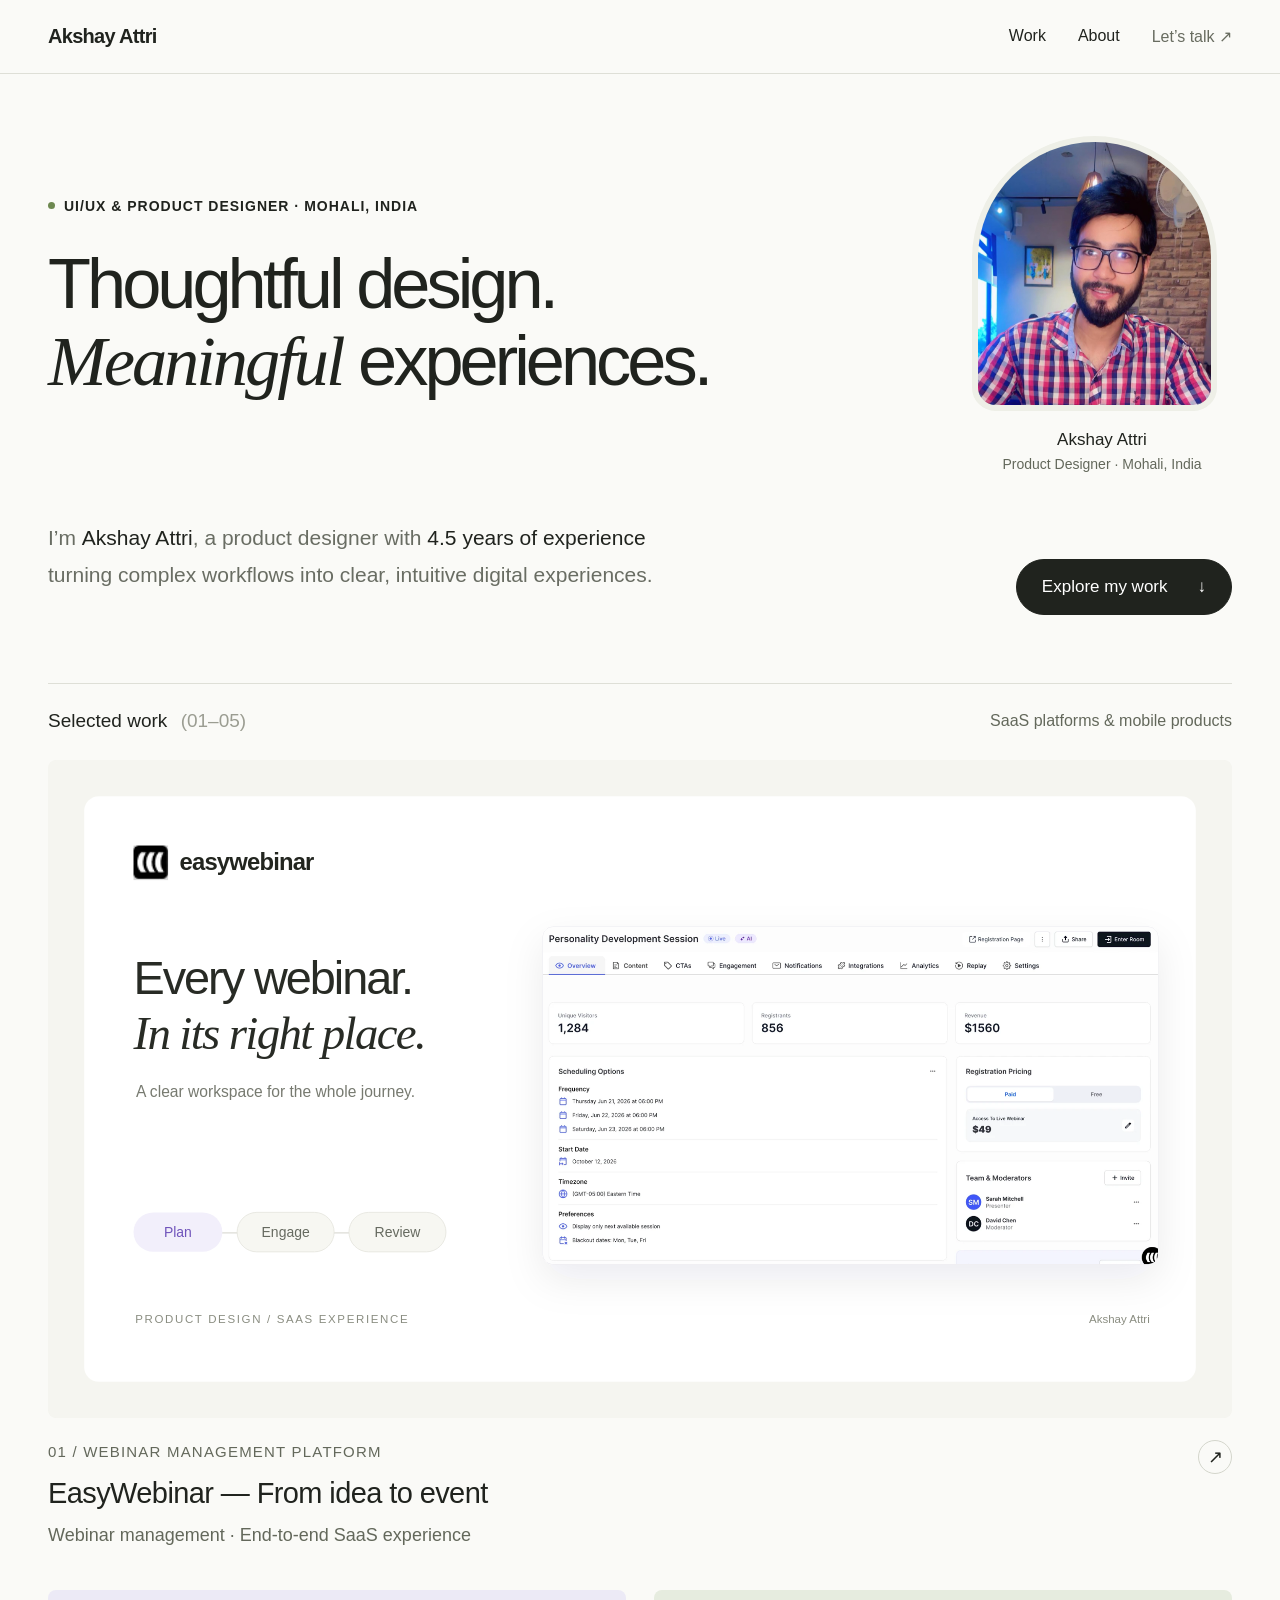
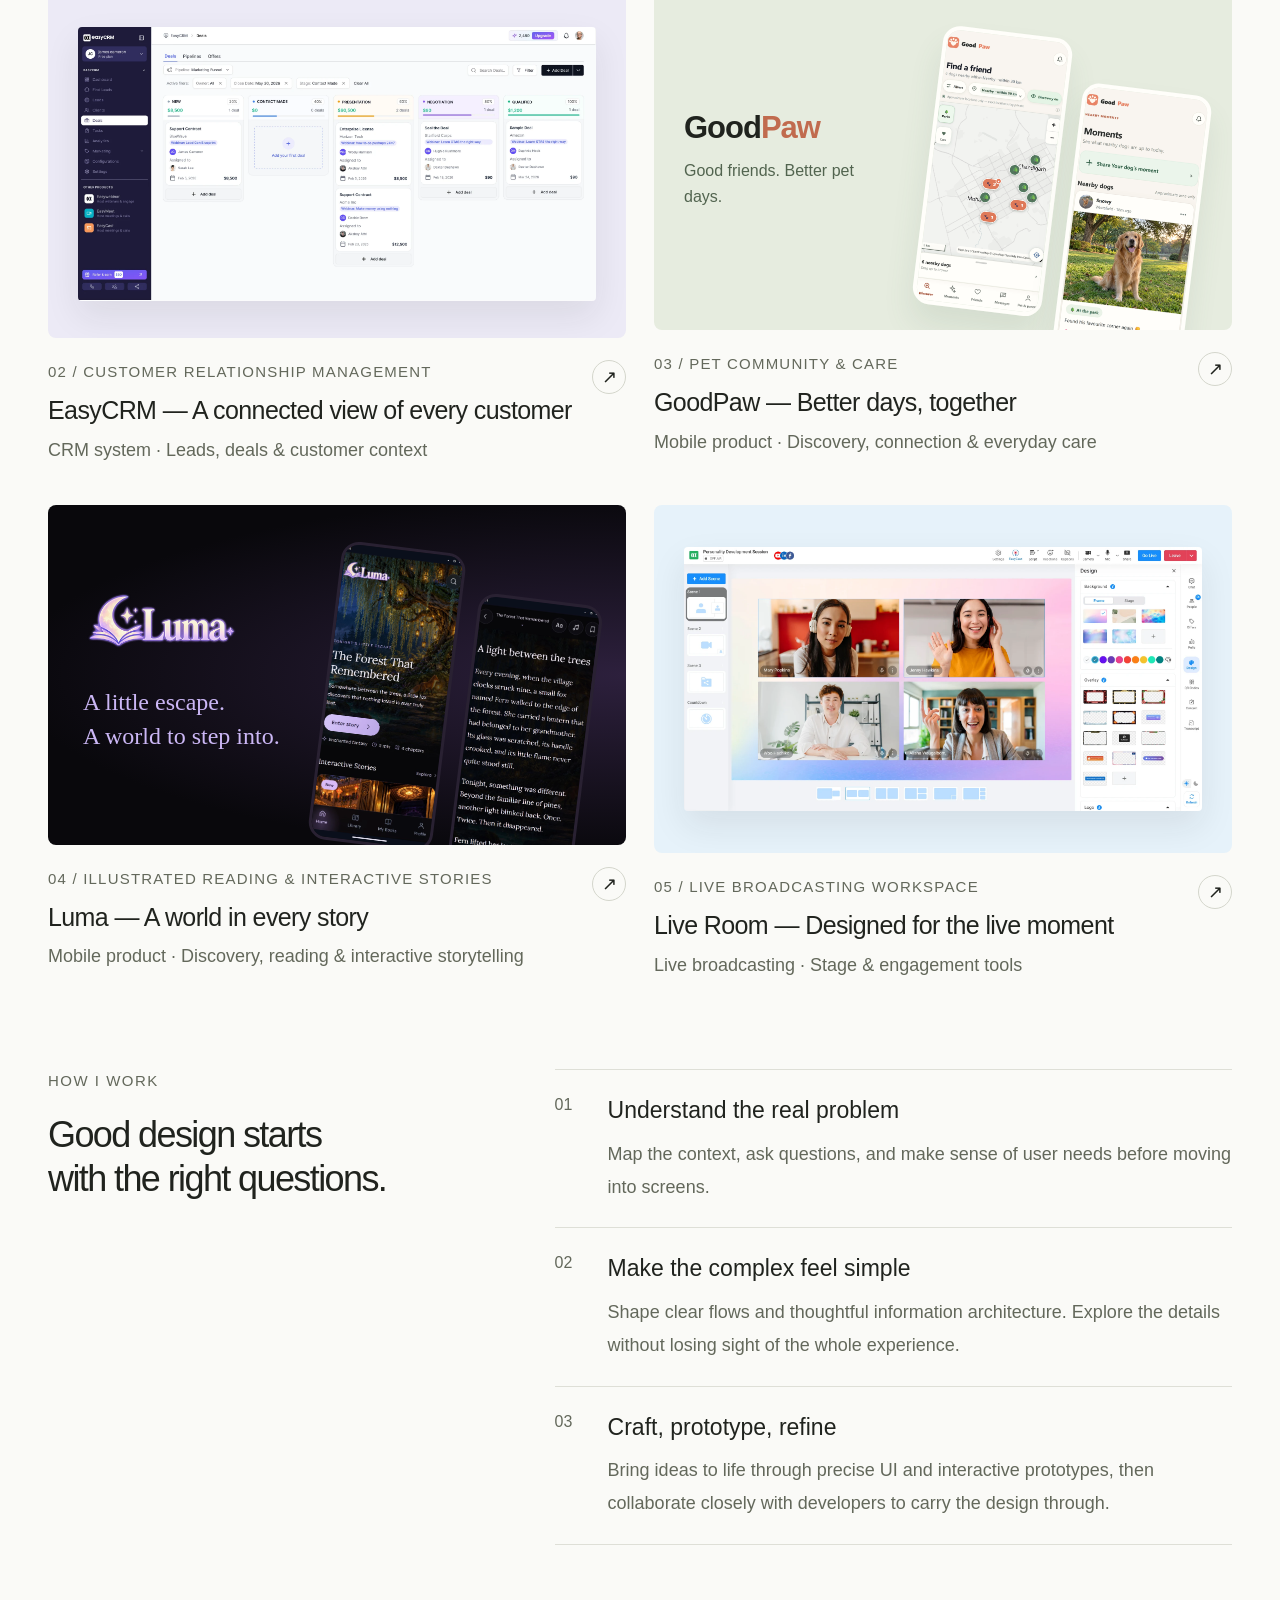
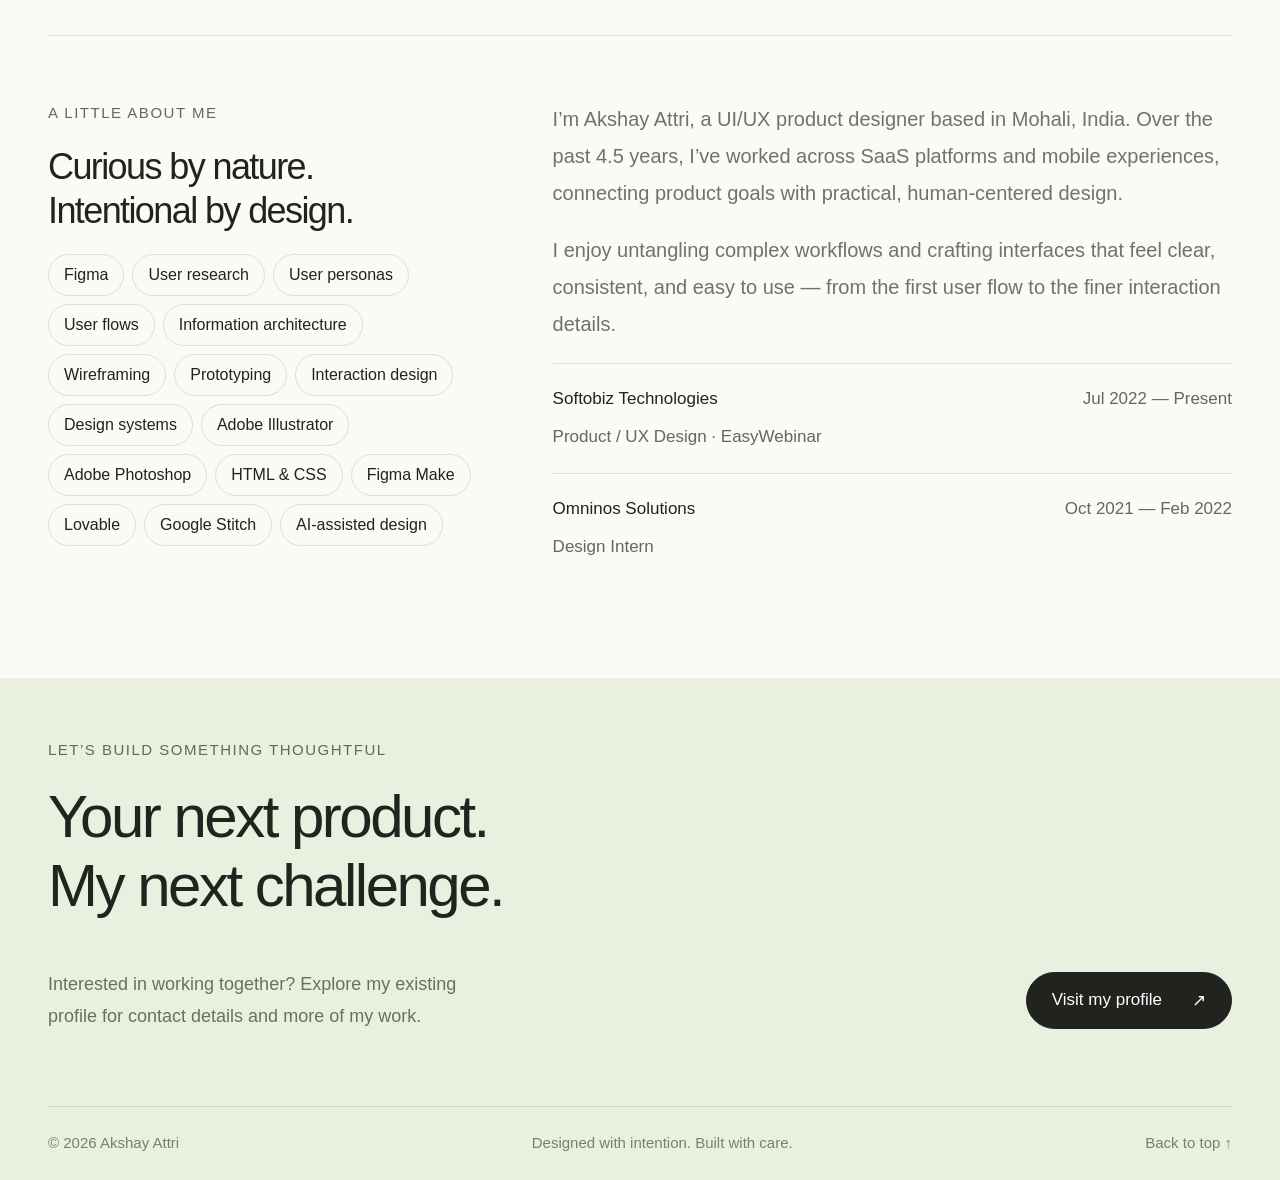
==== index.html @ a73fc848 "Update portfolio case studies, screen showcases, and project order" ====
<!doctype html><html lang="en"><head><meta charset="UTF-8"><meta name="viewport" content="width=device-width,initial-scale=1"><meta name="description" content="Akshay Attri, UI/UX Product Designer with 4.5 years of experience. Explore selected SaaS and mobile design projects."><title>Akshay Attri — Product Designer</title><style>
:root{--ink:#20231e;--muted:#74766e;--paper:#fafaf7;--line:#dedfd7;--accent:#d9f27e}*{box-sizing:border-box}html{scroll-behavior:smooth;scroll-padding-top:90px}body{margin:0;background:var(--paper);color:var(--ink);font-family:Arial,Helvetica,sans-serif;-webkit-font-smoothing:antialiased}a{color:inherit;text-decoration:none}button{font:inherit;cursor:pointer}header{position:sticky;top:0;z-index:5;background:#fafaf7ed;backdrop-filter:blur(16px);border-bottom:1px solid var(--line)}nav{max-width:1280px;margin:auto;padding:25px 48px;display:flex;align-items:center;justify-content:space-between}.brand{font-size:19px;font-weight:700;letter-spacing:-.7px}.brand span{display:inline-grid;place-items:center;width:28px;height:28px;background:var(--ink);color:white;border-radius:50%;margin-right:9px;font-size:15px;letter-spacing:-1px}.links{display:flex;gap:32px;font-size:16px}.links a:hover{text-decoration:underline;text-underline-offset:6px}.links a:last-child{color:#686c60}main{max-width:1280px;margin:auto;padding:0 48px}.hero{padding:80px 0 68px;position:relative}.eyebrow{font-size:15px;text-transform:uppercase;letter-spacing:1.7px;font-weight:600;display:flex;gap:9px;align-items:center}.dot{width:7px;height:7px;border-radius:50%;background:#6d8850}.hero h1{font-size:clamp(48px,6.6vw,84px);font-weight:500;letter-spacing:-5px;line-height:1.06;max-width:920px;margin:28px 0}.hero h1 em{font-family:Georgia,serif;font-weight:400;letter-spacing:-4px}.hero-bottom{display:flex;justify-content:space-between;align-items:end}.intro{font-size:18px;line-height:1.75;color:#696d63;max-width:490px}.intro strong{color:var(--ink);font-weight:500}.pill{display:inline-flex;align-items:center;gap:30px;border:1px solid var(--ink);border-radius:40px;padding:15px 23px;font-size:16px}.pill.dark{background:var(--ink);color:white}.pill:hover{background:var(--accent);color:var(--ink)}.section-top{display:flex;justify-content:space-between;align-items:center;border-top:1px solid var(--line);padding:26px 0 28px}.section-top h2{font-size:16px;font-weight:500;margin:0}.section-top small{font-size:15px;color:var(--muted)}.work-grid{display:grid;grid-template-columns:1fr 1fr;gap:40px 28px}.project{display:block;border:0;background:none;text-align:left;padding:0;color:inherit}.project:first-child{grid-column:1/-1}.visual{height:340px;border-radius:8px;overflow:hidden;position:relative;display:flex;align-items:center;justify-content:center;padding:44px;background:#e9e9ef;transition:background .3s}.project:first-child .visual{height:500px;background:#e9e9ef}.project:hover .visual .mock{transform:translateY(-7px) rotate(-1deg)}.project .info{display:flex;justify-content:space-between;gap:14px;padding:20px 0 0}.info h3{font-size:20px;letter-spacing:-.6px;font-weight:500;margin:0 0 8px}.info p{font-size:15px;color:var(--muted);margin:0;line-height:1.5}.arrow{border:1px solid #d4d6cc;border-radius:50%;width:34px;height:34px;display:grid;place-items:center}.mock{transition:transform .3s;box-shadow:0 25px 60px #28273b20;background:white;border:1px solid #ffffffbb;border-radius:7px;width:100%;max-width:880px;font-size:15px;overflow:hidden}.appbar{display:flex;justify-content:space-between;border-bottom:1px solid #ececf1;padding:14px 17px;align-items:center;font-weight:bold;color:#3c3a4b}.appbar i{font-style:normal;color:#7565c7}.app-layout{display:flex;height:310px}.sidebar{width:136px;background:#fbfbfd;padding:18px 12px;border-right:1px solid #eee}.sidebar span{display:block;padding:10px;color:#888}.sidebar span.active{background:#efebfc;color:#6b53b9;border-radius:4px}.stage{background:#f0f0f5;flex:1;padding:20px;display:flex;flex-direction:column}.stage-head{display:flex;justify-content:space-between;margin-bottom:14px;color:#6e6d80}.feed{flex:1;background:linear-gradient(130deg,#364255,#16212d);border-radius:5px;position:relative;display:flex;justify-content:center;align-items:center;overflow:hidden}.person{height:140px;width:140px;border-radius:50%;background:#c6c2b4;position:relative;overflow:hidden}.person:before{content:'';position:absolute;left:47px;top:20px;width:49px;height:62px;background:#b98366;border-radius:46% 46% 42% 42%;box-shadow:0 -12px 0 3px #332e30}.person:after{content:'';position:absolute;bottom:-40px;left:8px;width:126px;height:100px;background:#525c72;border-radius:50%}.feed-label{position:absolute;bottom:12px;left:12px;background:#161f2bbd;color:white;border-radius:3px;padding:7px 12px}.live{position:absolute;top:13px;left:13px;background:#ef6b70;color:white;padding:4px 7px;font-size:15px;border-radius:3px}.controls{display:flex;justify-content:center;gap:10px;padding-top:13px}.controls b{background:white;padding:7px 12px;border-radius:4px;color:#616174}.controls b:last-child{background:#7863cb;color:white}.chat{width:165px;padding:16px 13px}.chat strong{font-size:15px}.chat p{line-height:1.6;color:#8a8995;margin:20px 0}.chat small{color:#625587}.caption{position:absolute;bottom:17px;left:22px;color:#7e7e8b;font-size:15px;letter-spacing:.5px}.phones{gap:18px;background:#e5eddf}.phone{border:5px solid #222a26;border-radius:27px;background:#fffdf6;width:152px;min-width:152px;height:275px;box-shadow:0 15px 30px #425d4820;overflow:hidden;position:relative;padding:20px 10px 10px;font-size:15px;transform:rotate(-8deg)}.phone.second{transform:translateY(20px) rotate(7deg)}.phone .island{position:absolute;top:5px;left:50%;transform:translateX(-50%);width:46px;height:9px;background:#222a26;border-radius:9px}.phone h4{font-size:18px;letter-spacing:-.7px;margin:13px 0 6px}.phone p{font-size:15px;color:#83877b;line-height:1.6}.map{height:140px;background:repeating-linear-gradient(25deg,transparent 0 22px,#fffaf1 23px 29px,transparent 30px 43px),repeating-linear-gradient(120deg,#e1e9d7 0 28px,#fffaf1 29px 34px,#e1e9d7 35px 52px);border-radius:9px;position:relative}.pin{position:absolute;background:#fff;border:3px solid #81966b;border-radius:50%;width:31px;height:31px;display:grid;place-items:center;font-size:17px;left:26px;top:35px}.pin:nth-child(2){top:80px;left:80px}.dog{height:130px;background:#e3d7bd;display:grid;place-items:center;font-size:75px;border-radius:10px}.tag{padding:4px 7px;background:#e9eddf;border-radius:10px;display:inline-block;margin-top:5px}.crm{background:#e5eaf0}.crm .mock{width:460px;min-width:400px;transform:rotate(-5deg);font-size:15px}.kanban{display:flex;gap:8px;background:#f6f8fa;padding:13px;height:180px}.column{flex:1;background:#edf0f3;padding:7px;border-radius:4px}.lead{background:white;padding:10px 7px;margin-top:9px;border-radius:4px;box-shadow:0 2px 4px #00000006}.lead b{display:block;font-size:15px;margin-bottom:8px}.lead small{color:#8b90a0}.bar{height:4px;width:35px;background:#dce7d0;border-radius:2px;margin-top:8px}.approach{padding:90px 0;display:grid;grid-template-columns:1fr 1.6fr;gap:80px}.label{font-size:15px;color:var(--muted);text-transform:uppercase;letter-spacing:1.5px}.approach h2,.about h2{font-size:36px;line-height:1.22;letter-spacing:-1.6px;font-weight:400;margin:20px 0}.steps{border-top:1px solid var(--line)}.step{display:grid;grid-template-columns:35px 1fr;gap:18px;border-bottom:1px solid var(--line);padding:23px 0}.step small{color:var(--muted);padding-top:3px}.step h3{font-size:18px;font-weight:500;margin:0 0 10px}.step p{font-size:16px;line-height:1.7;color:var(--muted);margin:0}.about{border-top:1px solid var(--line);padding:65px 0;display:grid;grid-template-columns:1fr 1.6fr;gap:80px}.about p{font-size:18px;line-height:1.9;color:#707367;margin-top:0}.skills{display:flex;gap:8px;flex-wrap:wrap;margin-top:22px}.skills span{border:1px solid var(--line);border-radius:30px;padding:9px 13px;font-size:15px}.experience{display:flex;justify-content:space-between;gap:15px;border-top:1px solid var(--line);padding:20px 0;font-size:15px}.experience span{color:var(--muted)}footer{background:#eaf0df;margin-top:30px}.footer-inner{max-width:1280px;margin:auto;padding:60px 48px 24px}.footer-inner h2{font-size:clamp(35px,5vw,60px);letter-spacing:-2.5px;font-weight:400;margin:20px 0 30px}.footer-row{display:flex;justify-content:space-between;align-items:center}.footer-note{font-size:15px;color:#66725c;line-height:1.8;max-width:420px}.bottom{border-top:1px solid #cdd6c1;margin-top:55px;padding-top:22px;display:flex;justify-content:space-between;font-size:15px;color:#75816b}dialog{border:1px solid var(--line);padding:0;border-radius:12px;width:min(850px,94vw);max-height:88vh;color:var(--ink);background:var(--paper)}dialog::backdrop{background:#171b19a8;backdrop-filter:blur(5px)}.modal-top{position:sticky;top:0;background:var(--paper);padding:18px 30px;border-bottom:1px solid var(--line);display:flex;justify-content:space-between;align-items:center;z-index:2}.close{border:1px solid var(--line);background:transparent;border-radius:50%;width:32px;height:32px}.case{padding:30px}.case h2{font-size:38px;letter-spacing:-1.4px;margin:10px 0 20px}.case h3{margin-top:30px;font-size:17px}.case p,.case li{color:#707367;font-size:16px;line-height:1.9}.case-meta{display:flex;gap:30px;border-block:1px solid var(--line);padding:20px 0;margin:25px 0;font-size:15px;flex-wrap:wrap}.case-meta span{display:block;color:var(--muted);font-size:15px;margin-bottom:8px;text-transform:uppercase}.notice{background:#eef0e8;padding:15px;border-radius:5px;font-size:15px!important}.case ul{padding-left:18px}a:focus-visible,button:focus-visible{outline:3px solid #7b9651;outline-offset:5px}@media(max-width:700px){nav{padding:19px 22px}.links{gap:18px;font-size:15px}.brand{font-size:18px}.brand span{display:none}main{padding:0 22px}.hero{padding:55px 0}.hero h1{letter-spacing:-2.8px}.hero h1 em{letter-spacing:-2.5px}.hero-bottom{display:block}.intro{font-size:16px;margin-bottom:25px}.work-grid{grid-template-columns:1fr;gap:30px}.project:first-child{grid-column:auto}.project:first-child .visual{height:300px}.visual{height:300px;padding:25px}.project:first-child .mock{min-width:530px;transform:scale(.8)}.project:hover .visual .mock{transform:scale(.8)}.app-layout{height:250px}.chat{display:none}.approach,.about{grid-template-columns:1fr;gap:26px;padding:55px 0}.approach h2,.about h2{font-size:31px}.footer-inner{padding:45px 22px 24px}.footer-row{display:block}.footer-note{margin-bottom:22px}.bottom{gap:20px;line-height:1.7}.section-top small{max-width:130px;text-align:right}.case{padding:22px}.case h2{font-size:30px}.info h3{font-size:18px}}

.case-page{--theme:#7356d8;--wash:#eeebf8}.case-wrap{max-width:1184px;margin:auto;padding:0 48px}.case-header{padding:60px 0 46px}.back{font-size:15px;color:#74766e}.case-header .eyebrow{margin-top:54px;color:var(--theme)}.case-header h1{font-size:clamp(44px,5.5vw,70px);line-height:1.08;letter-spacing:-3.8px;font-weight:400;max-width:950px;margin:22px 0}.case-deck{max-width:650px;font-size:17px;color:#72756d;line-height:1.8}.case-facts{display:grid;grid-template-columns:1fr 1fr 1.5fr;gap:35px;padding-top:30px;margin-top:35px;border-top:1px solid var(--line);font-size:15px;line-height:1.6}.case-facts span{display:block;font-size:15px;letter-spacing:1.4px;color:#898d82;margin-bottom:10px;text-transform:uppercase}.screen-stage{padding:55px;background:var(--wash);border-radius:8px}.screen-stage img{display:block;width:100%;height:auto;border-radius:4px;box-shadow:0 20px 45px #25233117}.image-open{display:block;border:0;background:none;padding:0;width:100%;cursor:zoom-in}.image-open:focus-visible{outline:3px solid var(--theme)}.figure-caption{display:flex;justify-content:space-between;font-size:15px;color:#85897e;padding-top:16px;letter-spacing:.2px;line-height:1.6}.editorial{display:grid;grid-template-columns:1fr 2fr;gap:90px;padding:100px 0}.editorial h2{font-size:36px;font-weight:400;letter-spacing:-1.4px;line-height:1.25;margin:0 0 24px}.editorial p{font-size:18px;line-height:1.9;color:#70756a;margin:0}.challenge{background:var(--ink);color:#fafaf7;padding:65px 70px;border-radius:8px}.challenge .label{color:#c3c9b8}.challenge h2{max-width:790px;font-size:clamp(30px,3.6vw,46px);letter-spacing:-1.6px;line-height:1.25;font-weight:400;margin:25px 0 0}.principles{display:grid;grid-template-columns:repeat(3,1fr);gap:40px;padding:65px 0 90px}.principles small{color:var(--theme);font-size:15px}.principles h3{font-size:18px;font-weight:500;margin:20px 0 12px;letter-spacing:-.4px}.principles p{font-size:16px;line-height:1.85;color:#74786e}.chapter{padding:65px 0 25px;border-top:1px solid var(--line)}.chapter-title{display:grid;grid-template-columns:1fr 2fr;gap:90px;margin-bottom:38px}.chapter-title .label{padding-top:9px;color:var(--theme)}.chapter h2{font-size:35px;letter-spacing:-1.3px;font-weight:400;line-height:1.25;margin:0 0 22px}.chapter p{font-size:16px;line-height:1.9;color:#74786e;max-width:640px;margin:0}.insight{display:grid;grid-template-columns:1fr 2fr;gap:90px;margin:35px 0 65px;padding-left:25px;border-left:2px solid var(--theme)}.insight strong{font-size:15px;font-weight:500}.insight p{font-size:16px;line-height:1.85}.case-end{border-top:1px solid var(--line);padding:75px 0}.case-end .editorial{padding:0}.case-end .evidence{font-size:15px;color:#92968b;margin-top:35px;line-height:1.8}.next-case{display:flex;justify-content:space-between;align-items:center;padding:50px 0;border-top:1px solid var(--line)}.next-case h2{font-size:30px;font-weight:400;letter-spacing:-1px;margin:12px 0}.next-case .arrow{width:50px;height:50px}#lightbox{width:97vw;max-width:1700px;background:#171b19;border:0;padding:45px 12px 12px;max-height:96vh}#lightbox img{width:100%;display:block}#lightbox .close{position:fixed;right:3vw;top:4vh;background:white;z-index:10} .project .visual.actual{height:auto!important;aspect-ratio:1.66;padding:30px;background:var(--cardwash);align-items:center}.project:first-child .visual.actual{aspect-ratio:1.96;padding:48px}.actual img{width:100%;display:block;box-shadow:0 15px 35px #22222216;transition:transform .35s;border-radius:4px}.project:hover .actual img{transform:translateY(-5px)}.project-type{font-size:15px;color:var(--muted);text-transform:uppercase;letter-spacing:1.2px;margin-bottom:10px}.project .info{padding-top:22px}.project:first-child .info h3{font-size:24px}.home-note{margin:35px 0 0;font-size:15px;color:var(--muted)}@media(max-width:700px){.case-wrap{padding:0 22px}.case-header{padding-top:30px}.case-header .eyebrow{margin-top:36px;line-height:1.7}.case-header h1{letter-spacing:-2px;font-size:42px}.case-deck{font-size:18px}.case-facts{grid-template-columns:1fr 1fr;gap:25px}.case-facts div:last-child{grid-column:1/-1}.screen-stage{padding:17px;border-radius:5px}.editorial,.chapter-title,.insight{grid-template-columns:1fr;gap:22px}.editorial{padding:60px 0}.editorial h2,.chapter h2{font-size:29px}.challenge{padding:38px 28px}.principles{grid-template-columns:1fr;gap:22px;padding:40px 0 55px}.principles h3{margin:12px 0 8px}.principles p{margin:0}.chapter{padding-top:45px}.insight{margin-bottom:40px}.figure-caption span:last-child{display:none}.project:first-child .visual.actual,.project .visual.actual{padding:17px;aspect-ratio:1.65}.project:first-child .info h3{font-size:20px}.next-case h2{font-size:24px}.case-end{padding:55px 0}}@media(prefers-reduced-motion:reduce){html{scroll-behavior:auto}*{transition:none!important}}

body{font-size:18px;--muted:#63685b}.intro{font-size:21px;line-height:1.8;max-width:650px}.hero-bottom{gap:35px}.pill{font-size:17px;padding:17px 25px;white-space:nowrap}.links{font-size:16px}.eyebrow,.label{font-size:15px;line-height:1.6}.section-top h2{font-size:19px}.section-top small{font-size:16px}.info p{font-size:18px;line-height:1.6}.project-type{font-size:15px;line-height:1.6}.info h3{font-size:25px;line-height:1.35}.project:first-child .info h3{font-size:29px}.step p{font-size:18px;line-height:1.85}.step h3{font-size:23px;line-height:1.5}.step small{font-size:16px}.about p{font-size:20px;line-height:1.85}.skills span{font-size:16px;padding:11px 15px}.experience{font-size:17px;line-height:1.8}.footer-note{font-size:18px;line-height:1.8}.bottom{font-size:15px;line-height:1.8}.approach{grid-template-columns:1fr 1.5fr;gap:55px}.brand{font-size:20px}.project .info{gap:20px}.footer-row{gap:30px}
@media(max-width:700px){.intro{font-size:20px}.hero-bottom{display:block}.links{font-size:15px;gap:16px}.brand{font-size:18px}.section-top small{font-size:15px;max-width:160px}.project-type{font-size:14px}.info h3,.project:first-child .info h3{font-size:23px}.info p{font-size:17px}.approach,.about{grid-template-columns:1fr;gap:30px}.step p{font-size:18px}.about p{font-size:19px}.experience{flex-direction:column;gap:8px}.footer-note{font-size:18px}.bottom{font-size:15px;flex-wrap:wrap}.eyebrow{font-size:14px;letter-spacing:1px}.skills span{font-size:16px}.pill{font-size:17px}}

/* Personal introduction portrait */
.hero-top{display:grid;grid-template-columns:minmax(0,1fr) 260px;gap:55px;align-items:center}.hero-copy{min-width:0}.hero-copy .eyebrow{font-size:14px;letter-spacing:1px}.hero-copy h1{font-size:clamp(48px,5.5vw,74px);letter-spacing:-4px;line-height:1.1;margin-bottom:24px}.hero-copy h1 em{letter-spacing:-3px}.hero-portrait{margin:0;padding:0 0 8px}.portrait-frame{width:245px;height:275px;overflow:hidden;border-radius:125px 125px 24px 24px;background:#e5e9dc;border:6px solid #eeefe7}.portrait-frame img{display:block;width:100%;height:100%;object-fit:cover;object-position:58% 38%;transform:scale(1.17)}.hero-portrait figcaption{text-align:center;margin-top:15px;line-height:1.6}.hero-portrait figcaption strong{display:block;font-size:17px;font-weight:500}.hero-portrait figcaption span{display:block;color:#63685b;font-size:14px}.hero-bottom{margin-top:14px}.hero{padding-top:62px}
@media(min-width:701px) and (max-width:1000px){.hero-top{grid-template-columns:minmax(0,1fr) 200px;gap:25px}.portrait-frame{width:195px;height:235px}.hero-copy h1{font-size:55px;letter-spacing:-3px}.hero-copy h1 em{letter-spacing:-2.5px}.hero-copy .eyebrow{font-size:14px}}
@media(max-width:700px){.hero-top{display:flex;flex-direction:column-reverse;align-items:flex-start;gap:32px}.hero-portrait{display:flex;gap:18px;align-items:center}.portrait-frame{width:110px;height:125px;border-width:3px;border-radius:60px 60px 18px 18px}.hero-portrait figcaption{text-align:left;margin:0}.hero-portrait figcaption strong{font-size:18px}.hero-portrait figcaption span{font-size:15px;max-width:190px}.hero-copy h1{font-size:clamp(44px,8vw,58px);letter-spacing:-2.7px;margin:22px 0}.hero-copy h1 em{letter-spacing:-2.4px}.hero-copy .eyebrow{font-size:14px}.hero{padding-top:35px}.hero-bottom{margin-top:0}}
.project .visual.goodpaw-cover{background:#e6ecdf;height:auto!important;aspect-ratio:1.7;padding:30px;display:flex;justify-content:space-between;gap:20px}.gp-cover-label{font-size:31px;font-weight:700;letter-spacing:-1px;align-self:center}.gp-cover-label>span{color:#c16b4e}.gp-cover-label small{font-size:16px;display:block;font-weight:400;letter-spacing:0;max-width:170px;line-height:1.6;margin-top:12px;color:#52644f}.gp-cover-phones{display:flex;gap:15px;height:280px;transform:rotate(7deg);align-self:flex-start;margin-top:20px}.gp-cover-phones img{width:130px;height:auto;object-fit:cover;object-position:top;border:4px solid #fffefa;border-radius:17px;box-shadow:0 20px 30px #4d69551c}.gp-cover-phones img:nth-child(2){transform:translateY(40px)}@media(max-width:700px){.project .visual.goodpaw-cover{padding:23px;aspect-ratio:1.55}.gp-cover-label{font-size:25px}.gp-cover-label small{font-size:15px;max-width:130px}.gp-cover-phones{height:250px;gap:10px}.gp-cover-phones img{width:105px}.gp-cover-phones img:nth-child(2){display:none}}.project .visual.luma-cover{height:auto!important;aspect-ratio:1.7;padding:35px;display:flex;gap:25px;justify-content:space-between;background:radial-gradient(ellipse at right,#2d203d,#09080c 75%)}.luma-cover-copy{align-self:center;color:#f1edf7}.luma-cover-copy>img{width:155px;height:85px;object-fit:contain}.luma-cover-copy p{font-family:Georgia,serif;color:#cbb7f5;font-size:24px;line-height:1.4;margin:20px 0}.luma-cover-phones{display:flex;gap:17px;transform:rotate(7deg);height:300px;flex-shrink:0;align-self:flex-start;margin-top:15px}.luma-cover-phones img{width:125px;height:auto;object-fit:cover;object-position:top;border:3px solid #292132;border-radius:18px}.luma-cover-phones img:nth-child(2){transform:translateY(35px)}@media(max-width:700px){.project .visual.luma-cover{padding:25px;aspect-ratio:1.55}.luma-cover-copy>img{width:125px}.luma-cover-copy p{font-size:23px}.luma-cover-phones img{width:105px}.luma-cover-phones img:nth-child(2){display:none}.luma-cover-phones{height:260px}}.project:first-child .visual.actual{padding:0;background:#f5f5f0;aspect-ratio:1.8}.project:first-child .actual img{box-shadow:none;border-radius:8px}@media(max-width:700px){.project:first-child .visual.actual{padding:0;aspect-ratio:1.8}} </style></head><body><header><nav><a class="brand" href="#">Akshay Attri</a><div class="links"><a href="#work">Work</a><a href="#about">About</a><a href="#contact">Let’s talk ↗</a></div></nav></header><main><section class="hero"><div class="hero-top"><div class="hero-copy"><div class="eyebrow"><span class="dot"></span>UI/UX & Product Designer · Mohali, India</div><h1>Thoughtful design.<br><em>Meaningful</em> experiences.</h1></div><figure class="hero-portrait"><div class="portrait-frame"><img src="assets/akshay-attri.jpg" alt="Akshay Attri, UI/UX product designer" width="1600" height="1556" fetchpriority="high"></div><figcaption><strong>Akshay Attri</strong><span>Product Designer · Mohali, India</span></figcaption></figure></div><div class="hero-bottom"><p class="intro">I’m <strong>Akshay Attri</strong>, a product designer with <strong>4.5 years of experience</strong> turning complex workflows into clear, intuitive digital experiences.</p><a class="pill dark" href="#work">Explore my work <span>↓</span></a></div></section><section id="work"><div class="section-top"><h2>Selected work <span style="color:#9b9d92;margin-left:8px">(01–05)</span></h2><small>SaaS platforms & mobile products</small></div><div class="work-grid"><a class="project" href="easywebinar.html"><div class="visual actual" style="--cardwash:#eeebf8"><img src="assets/easywebinar-cover.svg" alt="EasyWebinar: every webinar in its right place — organized overview, scheduling, and engagement" ></div><div class="info"><div><div class="project-type">01 / WEBINAR MANAGEMENT PLATFORM</div><h3>EasyWebinar — From idea to event</h3><p>Webinar management · End-to-end SaaS experience</p></div><span class="arrow">↗</span></div></a><a class="project" href="easycrm.html"><div class="visual actual" style="--cardwash:#eceaf6"><img src="assets/easycrm-hero.webp" alt="EasyCRM product interface" loading="lazy"></div><div class="info"><div><div class="project-type">02 / CUSTOMER RELATIONSHIP MANAGEMENT</div><h3>EasyCRM — A connected view of every customer</h3><p>CRM system · Leads, deals & customer context</p></div><span class="arrow">↗</span></div></a><a class="project" href="goodpaw.html"><div class="visual goodpaw-cover"><div class="gp-cover-label">Good<span>Paw</span><small>Good friends. Better pet days.</small></div><div class="gp-cover-phones"><img loading="lazy" src="assets/goodpaw/discover.webp" alt="GoodPaw nearby discovery"><img loading="lazy" src="assets/goodpaw/moments.webp" alt="GoodPaw Moments"></div></div><div class="info"><div><div class="project-type">03 / PET COMMUNITY & CARE</div><h3>GoodPaw — Better days, together</h3><p>Mobile product · Discovery, connection & everyday care</p></div><span class="arrow">↗</span></div></a><a class="project" href="luma.html"><div class="visual luma-cover"><div class="luma-cover-copy"><img src="assets/luma/logo.png" alt="Luma"><p>A little escape.<br>A world to step into.</p></div><div class="luma-cover-phones"><img loading="lazy" src="assets/luma/home.webp" alt="Luma illustrated home"><img loading="lazy" src="assets/luma/reader.webp" alt="Luma reading experience"></div></div><div class="info"><div><div class="project-type">04 / ILLUSTRATED READING & INTERACTIVE STORIES</div><h3>Luma — A world in every story</h3><p>Mobile product · Discovery, reading & interactive storytelling</p></div><span class="arrow">↗</span></div></a><a class="project" href="liveroom.html"><div class="visual actual" style="--cardwash:#e6f2fa"><img src="assets/liveroom-hero.webp" alt="EasyWebinar Live Room product interface" loading="lazy"></div><div class="info"><div><div class="project-type">05 / LIVE BROADCASTING WORKSPACE</div><h3>Live Room — Designed for the live moment</h3><p>Live broadcasting · Stage & engagement tools</p></div><span class="arrow">↗</span></div></a></div></section><section class="approach"><div><span class="label">How I work</span><h2>Good design starts<br>with the right questions.</h2></div><div class="steps"><div class="step"><small>01</small><div><h3>Understand the real problem</h3><p>Map the context, ask questions, and make sense of user needs before moving into screens.</p></div></div><div class="step"><small>02</small><div><h3>Make the complex feel simple</h3><p>Shape clear flows and thoughtful information architecture. Explore the details without losing sight of the whole experience.</p></div></div><div class="step"><small>03</small><div><h3>Craft, prototype, refine</h3><p>Bring ideas to life through precise UI and interactive prototypes, then collaborate closely with developers to carry the design through.</p></div></div></div></section><section class="about" id="about"><div><span class="label">A little about me</span><h2>Curious by nature.<br>Intentional by design.</h2><div class="skills"><span>Figma</span><span>User research</span><span>User personas</span><span>User flows</span><span>Information architecture</span><span>Wireframing</span><span>Prototyping</span><span>Interaction design</span><span>Design systems</span><span>Adobe Illustrator</span><span>Adobe Photoshop</span><span>HTML & CSS</span><span>Figma Make</span><span>Lovable</span><span>Google Stitch</span><span>AI-assisted design</span></div></div><div><p>I’m Akshay Attri, a UI/UX product designer based in Mohali, India. Over the past 4.5 years, I’ve worked across SaaS platforms and mobile experiences, connecting product goals with practical, human-centered design.</p><p>I enjoy untangling complex workflows and crafting interfaces that feel clear, consistent, and easy to use — from the first user flow to the finer interaction details.</p><div class="experience"><div>Softobiz Technologies<br><span style="display:block;margin-top:8px">Product / UX Design · EasyWebinar</span></div><span>Jul 2022 — Present</span></div><div class="experience"><div>Omninos Solutions<br><span style="display:block;margin-top:8px">Design Intern</span></div><span>Oct 2021 — Feb 2022</span></div></div></section></main><footer id="contact"><div class="footer-inner"><span class="label">Let’s build something thoughtful</span><h2>Your next product.<br>My next challenge.</h2><div class="footer-row"><p class="footer-note">Interested in working together? Explore my existing profile for contact details and more of my work.</p><a class="pill dark" href="https://akshay-attri.lovable.app" target="_blank" rel="noopener">Visit my profile <span>↗</span></a></div><div class="bottom"><span>© <span id="year"></span> Akshay Attri</span><span>Designed with intention. Built with care.</span><a href="#">Back to top ↑</a></div></div></footer><script>document.querySelector("#year").textContent=new Date().getFullYear()</script></body></html>
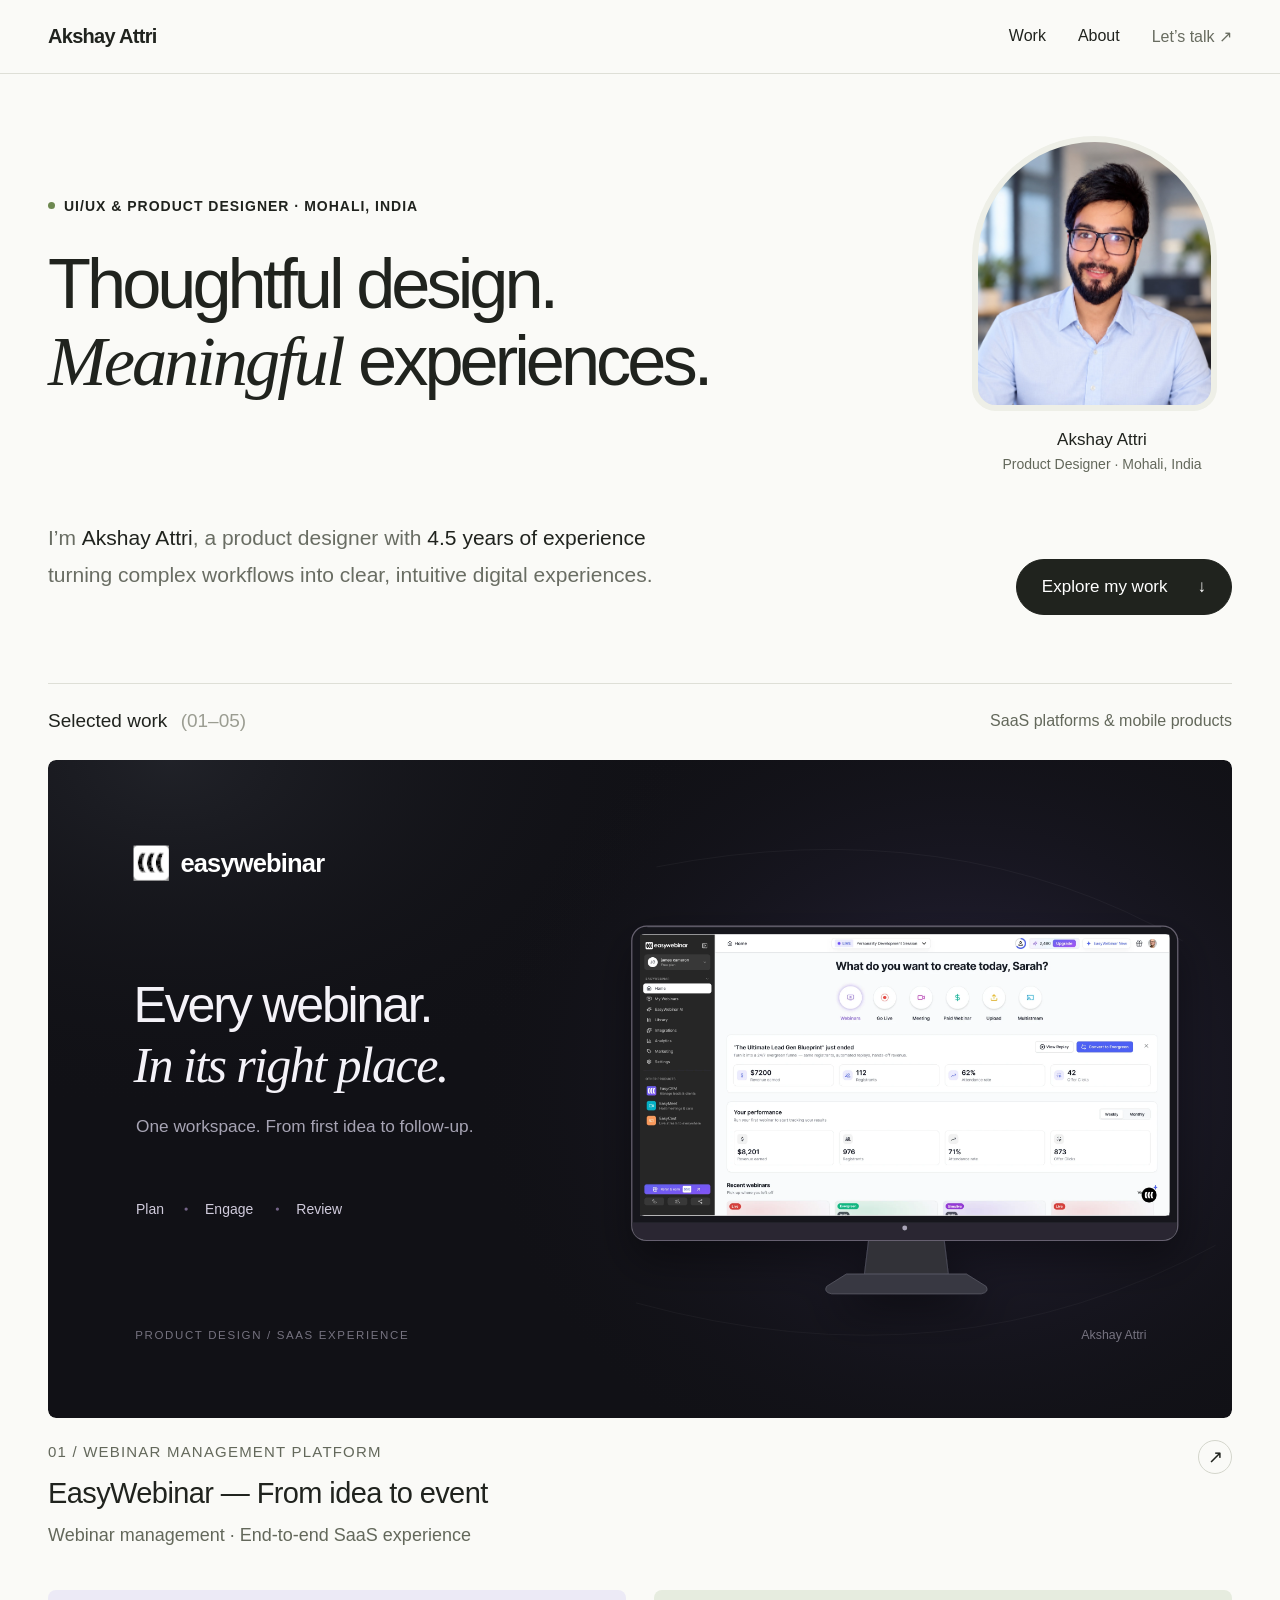
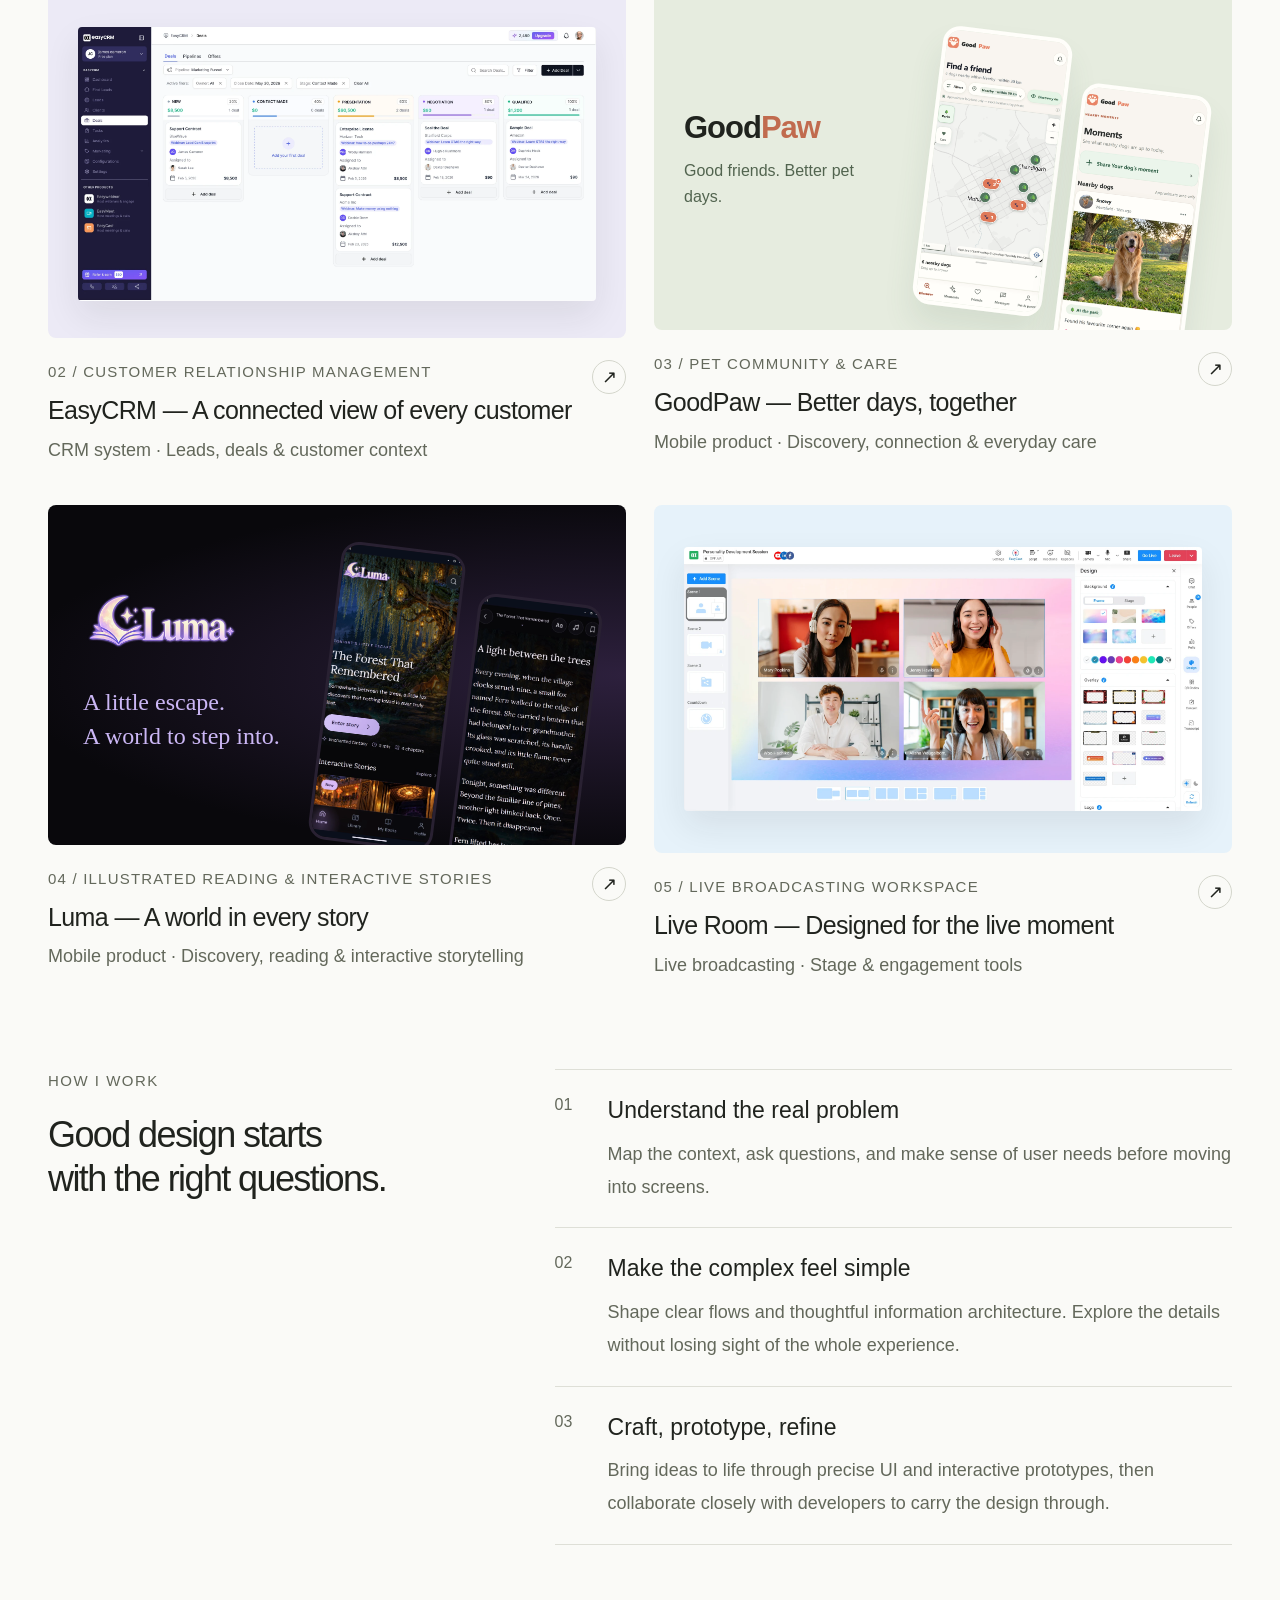
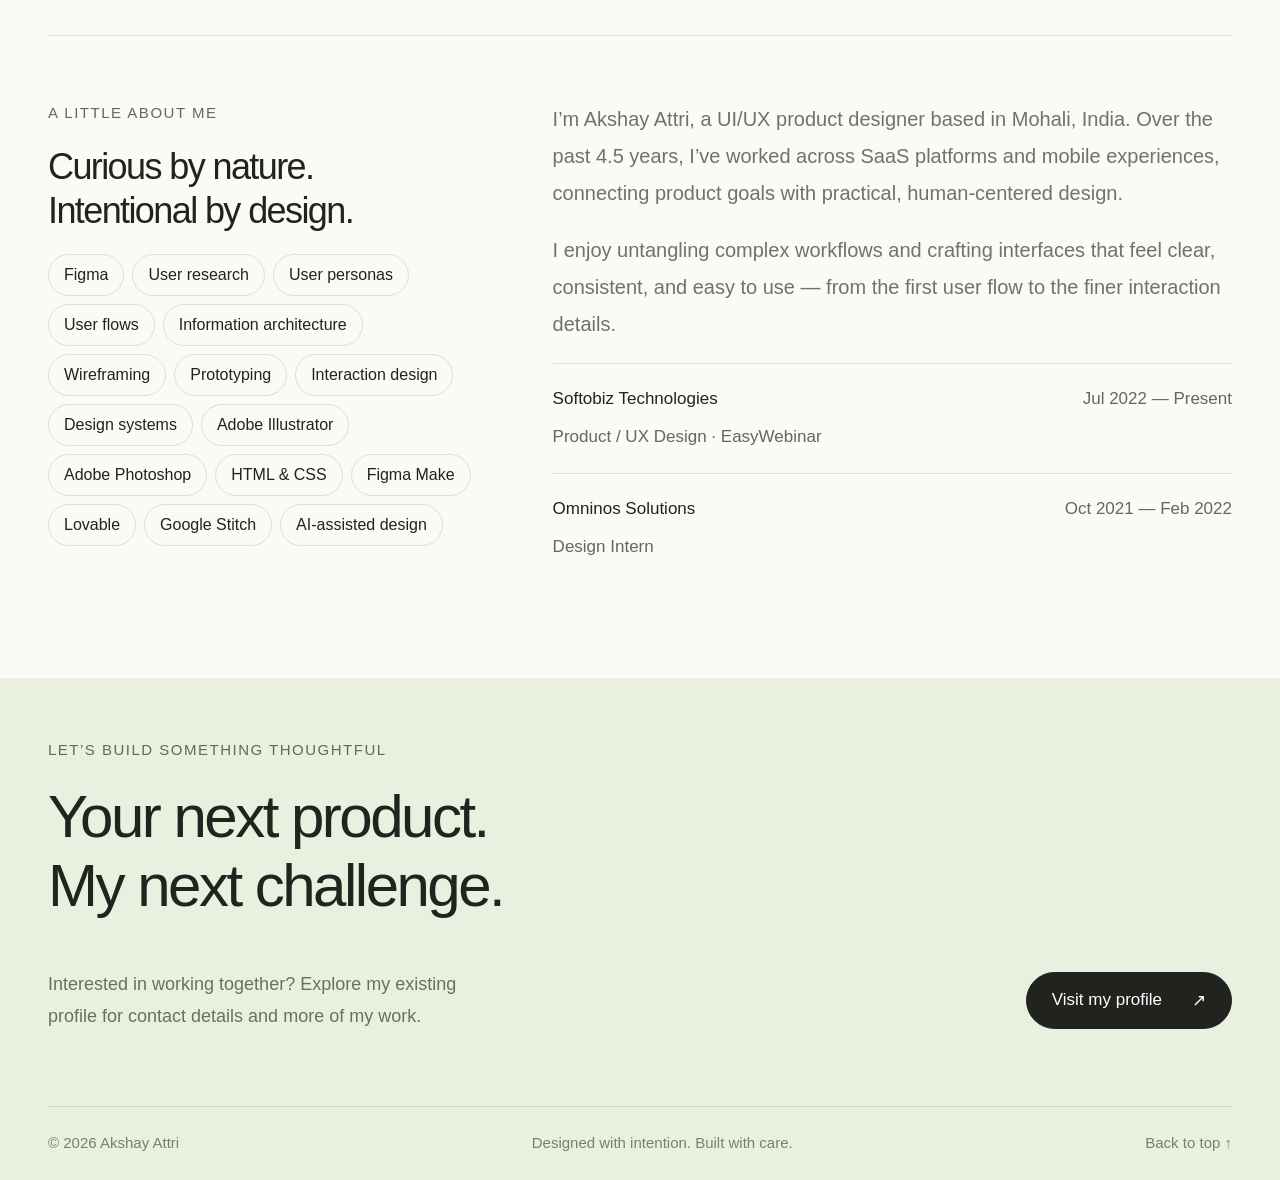
==== commit 8091caf6: "Update Akshay Attri portrait and hero framing" ====
--- a/index.html
+++ b/index.html
@@ -7,7 +7,7 @@
 @media(max-width:700px){.intro{font-size:20px}.hero-bottom{display:block}.links{font-size:15px;gap:16px}.brand{font-size:18px}.section-top small{font-size:15px;max-width:160px}.project-type{font-size:14px}.info h3,.project:first-child .info h3{font-size:23px}.info p{font-size:17px}.approach,.about{grid-template-columns:1fr;gap:30px}.step p{font-size:18px}.about p{font-size:19px}.experience{flex-direction:column;gap:8px}.footer-note{font-size:18px}.bottom{font-size:15px;flex-wrap:wrap}.eyebrow{font-size:14px;letter-spacing:1px}.skills span{font-size:16px}.pill{font-size:17px}}
 
 /* Personal introduction portrait */
-.hero-top{display:grid;grid-template-columns:minmax(0,1fr) 260px;gap:55px;align-items:center}.hero-copy{min-width:0}.hero-copy .eyebrow{font-size:14px;letter-spacing:1px}.hero-copy h1{font-size:clamp(48px,5.5vw,74px);letter-spacing:-4px;line-height:1.1;margin-bottom:24px}.hero-copy h1 em{letter-spacing:-3px}.hero-portrait{margin:0;padding:0 0 8px}.portrait-frame{width:245px;height:275px;overflow:hidden;border-radius:125px 125px 24px 24px;background:#e5e9dc;border:6px solid #eeefe7}.portrait-frame img{display:block;width:100%;height:100%;object-fit:cover;object-position:58% 38%;transform:scale(1.17)}.hero-portrait figcaption{text-align:center;margin-top:15px;line-height:1.6}.hero-portrait figcaption strong{display:block;font-size:17px;font-weight:500}.hero-portrait figcaption span{display:block;color:#63685b;font-size:14px}.hero-bottom{margin-top:14px}.hero{padding-top:62px}
+.hero-top{display:grid;grid-template-columns:minmax(0,1fr) 260px;gap:55px;align-items:center}.hero-copy{min-width:0}.hero-copy .eyebrow{font-size:14px;letter-spacing:1px}.hero-copy h1{font-size:clamp(48px,5.5vw,74px);letter-spacing:-4px;line-height:1.1;margin-bottom:24px}.hero-copy h1 em{letter-spacing:-3px}.hero-portrait{margin:0;padding:0 0 8px}.portrait-frame{width:245px;height:275px;overflow:hidden;border-radius:125px 125px 24px 24px;background:#e5e9dc;border:6px solid #eeefe7}.portrait-frame img{display:block;width:100%;height:100%;object-fit:cover;object-position:50% 35%;transform:scale(1)}.hero-portrait figcaption{text-align:center;margin-top:15px;line-height:1.6}.hero-portrait figcaption strong{display:block;font-size:17px;font-weight:500}.hero-portrait figcaption span{display:block;color:#63685b;font-size:14px}.hero-bottom{margin-top:14px}.hero{padding-top:62px}
 @media(min-width:701px) and (max-width:1000px){.hero-top{grid-template-columns:minmax(0,1fr) 200px;gap:25px}.portrait-frame{width:195px;height:235px}.hero-copy h1{font-size:55px;letter-spacing:-3px}.hero-copy h1 em{letter-spacing:-2.5px}.hero-copy .eyebrow{font-size:14px}}
 @media(max-width:700px){.hero-top{display:flex;flex-direction:column-reverse;align-items:flex-start;gap:32px}.hero-portrait{display:flex;gap:18px;align-items:center}.portrait-frame{width:110px;height:125px;border-width:3px;border-radius:60px 60px 18px 18px}.hero-portrait figcaption{text-align:left;margin:0}.hero-portrait figcaption strong{font-size:18px}.hero-portrait figcaption span{font-size:15px;max-width:190px}.hero-copy h1{font-size:clamp(44px,8vw,58px);letter-spacing:-2.7px;margin:22px 0}.hero-copy h1 em{letter-spacing:-2.4px}.hero-copy .eyebrow{font-size:14px}.hero{padding-top:35px}.hero-bottom{margin-top:0}}
-.project .visual.goodpaw-cover{background:#e6ecdf;height:auto!important;aspect-ratio:1.7;padding:30px;display:flex;justify-content:space-between;gap:20px}.gp-cover-label{font-size:31px;font-weight:700;letter-spacing:-1px;align-self:center}.gp-cover-label>span{color:#c16b4e}.gp-cover-label small{font-size:16px;display:block;font-weight:400;letter-spacing:0;max-width:170px;line-height:1.6;margin-top:12px;color:#52644f}.gp-cover-phones{display:flex;gap:15px;height:280px;transform:rotate(7deg);align-self:flex-start;margin-top:20px}.gp-cover-phones img{width:130px;height:auto;object-fit:cover;object-position:top;border:4px solid #fffefa;border-radius:17px;box-shadow:0 20px 30px #4d69551c}.gp-cover-phones img:nth-child(2){transform:translateY(40px)}@media(max-width:700px){.project .visual.goodpaw-cover{padding:23px;aspect-ratio:1.55}.gp-cover-label{font-size:25px}.gp-cover-label small{font-size:15px;max-width:130px}.gp-cover-phones{height:250px;gap:10px}.gp-cover-phones img{width:105px}.gp-cover-phones img:nth-child(2){display:none}}.project .visual.luma-cover{height:auto!important;aspect-ratio:1.7;padding:35px;display:flex;gap:25px;justify-content:space-between;background:radial-gradient(ellipse at right,#2d203d,#09080c 75%)}.luma-cover-copy{align-self:center;color:#f1edf7}.luma-cover-copy>img{width:155px;height:85px;object-fit:contain}.luma-cover-copy p{font-family:Georgia,serif;color:#cbb7f5;font-size:24px;line-height:1.4;margin:20px 0}.luma-cover-phones{display:flex;gap:17px;transform:rotate(7deg);height:300px;flex-shrink:0;align-self:flex-start;margin-top:15px}.luma-cover-phones img{width:125px;height:auto;object-fit:cover;object-position:top;border:3px solid #292132;border-radius:18px}.luma-cover-phones img:nth-child(2){transform:translateY(35px)}@media(max-width:700px){.project .visual.luma-cover{padding:25px;aspect-ratio:1.55}.luma-cover-copy>img{width:125px}.luma-cover-copy p{font-size:23px}.luma-cover-phones img{width:105px}.luma-cover-phones img:nth-child(2){display:none}.luma-cover-phones{height:260px}}.project:first-child .visual.actual{padding:0;background:#f5f5f0;aspect-ratio:1.8}.project:first-child .actual img{box-shadow:none;border-radius:8px}@media(max-width:700px){.project:first-child .visual.actual{padding:0;aspect-ratio:1.8}} </style></head><body><header><nav><a class="brand" href="#">Akshay Attri</a><div class="links"><a href="#work">Work</a><a href="#about">About</a><a href="#contact">Let’s talk ↗</a></div></nav></header><main><section class="hero"><div class="hero-top"><div class="hero-copy"><div class="eyebrow"><span class="dot"></span>UI/UX & Product Designer · Mohali, India</div><h1>Thoughtful design.<br><em>Meaningful</em> experiences.</h1></div><figure class="hero-portrait"><div class="portrait-frame"><img src="assets/akshay-attri.jpg" alt="Akshay Attri, UI/UX product designer" width="1600" height="1556" fetchpriority="high"></div><figcaption><strong>Akshay Attri</strong><span>Product Designer · Mohali, India</span></figcaption></figure></div><div class="hero-bottom"><p class="intro">I’m <strong>Akshay Attri</strong>, a product designer with <strong>4.5 years of experience</strong> turning complex workflows into clear, intuitive digital experiences.</p><a class="pill dark" href="#work">Explore my work <span>↓</span></a></div></section><section id="work"><div class="section-top"><h2>Selected work <span style="color:#9b9d92;margin-left:8px">(01–05)</span></h2><small>SaaS platforms & mobile products</small></div><div class="work-grid"><a class="project" href="easywebinar.html"><div class="visual actual" style="--cardwash:#eeebf8"><img src="assets/easywebinar-cover.svg" alt="EasyWebinar: every webinar in its right place — organized overview, scheduling, and engagement" ></div><div class="info"><div><div class="project-type">01 / WEBINAR MANAGEMENT PLATFORM</div><h3>EasyWebinar — From idea to event</h3><p>Webinar management · End-to-end SaaS experience</p></div><span class="arrow">↗</span></div></a><a class="project" href="easycrm.html"><div class="visual actual" style="--cardwash:#eceaf6"><img src="assets/easycrm-hero.webp" alt="EasyCRM product interface" loading="lazy"></div><div class="info"><div><div class="project-type">02 / CUSTOMER RELATIONSHIP MANAGEMENT</div><h3>EasyCRM — A connected view of every customer</h3><p>CRM system · Leads, deals & customer context</p></div><span class="arrow">↗</span></div></a><a class="project" href="goodpaw.html"><div class="visual goodpaw-cover"><div class="gp-cover-label">Good<span>Paw</span><small>Good friends. Better pet days.</small></div><div class="gp-cover-phones"><img loading="lazy" src="assets/goodpaw/discover.webp" alt="GoodPaw nearby discovery"><img loading="lazy" src="assets/goodpaw/moments.webp" alt="GoodPaw Moments"></div></div><div class="info"><div><div class="project-type">03 / PET COMMUNITY & CARE</div><h3>GoodPaw — Better days, together</h3><p>Mobile product · Discovery, connection & everyday care</p></div><span class="arrow">↗</span></div></a><a class="project" href="luma.html"><div class="visual luma-cover"><div class="luma-cover-copy"><img src="assets/luma/logo.png" alt="Luma"><p>A little escape.<br>A world to step into.</p></div><div class="luma-cover-phones"><img loading="lazy" src="assets/luma/home.webp" alt="Luma illustrated home"><img loading="lazy" src="assets/luma/reader.webp" alt="Luma reading experience"></div></div><div class="info"><div><div class="project-type">04 / ILLUSTRATED READING & INTERACTIVE STORIES</div><h3>Luma — A world in every story</h3><p>Mobile product · Discovery, reading & interactive storytelling</p></div><span class="arrow">↗</span></div></a><a class="project" href="liveroom.html"><div class="visual actual" style="--cardwash:#e6f2fa"><img src="assets/liveroom-hero.webp" alt="EasyWebinar Live Room product interface" loading="lazy"></div><div class="info"><div><div class="project-type">05 / LIVE BROADCASTING WORKSPACE</div><h3>Live Room — Designed for the live moment</h3><p>Live broadcasting · Stage & engagement tools</p></div><span class="arrow">↗</span></div></a></div></section><section class="approach"><div><span class="label">How I work</span><h2>Good design starts<br>with the right questions.</h2></div><div class="steps"><div class="step"><small>01</small><div><h3>Understand the real problem</h3><p>Map the context, ask questions, and make sense of user needs before moving into screens.</p></div></div><div class="step"><small>02</small><div><h3>Make the complex feel simple</h3><p>Shape clear flows and thoughtful information architecture. Explore the details without losing sight of the whole experience.</p></div></div><div class="step"><small>03</small><div><h3>Craft, prototype, refine</h3><p>Bring ideas to life through precise UI and interactive prototypes, then collaborate closely with developers to carry the design through.</p></div></div></div></section><section class="about" id="about"><div><span class="label">A little about me</span><h2>Curious by nature.<br>Intentional by design.</h2><div class="skills"><span>Figma</span><span>User research</span><span>User personas</span><span>User flows</span><span>Information architecture</span><span>Wireframing</span><span>Prototyping</span><span>Interaction design</span><span>Design systems</span><span>Adobe Illustrator</span><span>Adobe Photoshop</span><span>HTML & CSS</span><span>Figma Make</span><span>Lovable</span><span>Google Stitch</span><span>AI-assisted design</span></div></div><div><p>I’m Akshay Attri, a UI/UX product designer based in Mohali, India. Over the past 4.5 years, I’ve worked across SaaS platforms and mobile experiences, connecting product goals with practical, human-centered design.</p><p>I enjoy untangling complex workflows and crafting interfaces that feel clear, consistent, and easy to use — from the first user flow to the finer interaction details.</p><div class="experience"><div>Softobiz Technologies<br><span style="display:block;margin-top:8px">Product / UX Design · EasyWebinar</span></div><span>Jul 2022 — Present</span></div><div class="experience"><div>Omninos Solutions<br><span style="display:block;margin-top:8px">Design Intern</span></div><span>Oct 2021 — Feb 2022</span></div></div></section></main><footer id="contact"><div class="footer-inner"><span class="label">Let’s build something thoughtful</span><h2>Your next product.<br>My next challenge.</h2><div class="footer-row"><p class="footer-note">Interested in working together? Explore my existing profile for contact details and more of my work.</p><a class="pill dark" href="https://akshay-attri.lovable.app" target="_blank" rel="noopener">Visit my profile <span>↗</span></a></div><div class="bottom"><span>© <span id="year"></span> Akshay Attri</span><span>Designed with intention. Built with care.</span><a href="#">Back to top ↑</a></div></div></footer><script>document.querySelector("#year").textContent=new Date().getFullYear()</script></body></html>+.project .visual.goodpaw-cover{background:#e6ecdf;height:auto!important;aspect-ratio:1.7;padding:30px;display:flex;justify-content:space-between;gap:20px}.gp-cover-label{font-size:31px;font-weight:700;letter-spacing:-1px;align-self:center}.gp-cover-label>span{color:#c16b4e}.gp-cover-label small{font-size:16px;display:block;font-weight:400;letter-spacing:0;max-width:170px;line-height:1.6;margin-top:12px;color:#52644f}.gp-cover-phones{display:flex;gap:15px;height:280px;transform:rotate(7deg);align-self:flex-start;margin-top:20px}.gp-cover-phones img{width:130px;height:auto;object-fit:cover;object-position:top;border:4px solid #fffefa;border-radius:17px;box-shadow:0 20px 30px #4d69551c}.gp-cover-phones img:nth-child(2){transform:translateY(40px)}@media(max-width:700px){.project .visual.goodpaw-cover{padding:23px;aspect-ratio:1.55}.gp-cover-label{font-size:25px}.gp-cover-label small{font-size:15px;max-width:130px}.gp-cover-phones{height:250px;gap:10px}.gp-cover-phones img{width:105px}.gp-cover-phones img:nth-child(2){display:none}}.project .visual.luma-cover{height:auto!important;aspect-ratio:1.7;padding:35px;display:flex;gap:25px;justify-content:space-between;background:radial-gradient(ellipse at right,#2d203d,#09080c 75%)}.luma-cover-copy{align-self:center;color:#f1edf7}.luma-cover-copy>img{width:155px;height:85px;object-fit:contain}.luma-cover-copy p{font-family:Georgia,serif;color:#cbb7f5;font-size:24px;line-height:1.4;margin:20px 0}.luma-cover-phones{display:flex;gap:17px;transform:rotate(7deg);height:300px;flex-shrink:0;align-self:flex-start;margin-top:15px}.luma-cover-phones img{width:125px;height:auto;object-fit:cover;object-position:top;border:3px solid #292132;border-radius:18px}.luma-cover-phones img:nth-child(2){transform:translateY(35px)}@media(max-width:700px){.project .visual.luma-cover{padding:25px;aspect-ratio:1.55}.luma-cover-copy>img{width:125px}.luma-cover-copy p{font-size:23px}.luma-cover-phones img{width:105px}.luma-cover-phones img:nth-child(2){display:none}.luma-cover-phones{height:260px}}.project:first-child .visual.actual{padding:0;background:#f5f5f0;aspect-ratio:1.8}.project:first-child .actual img{box-shadow:none;border-radius:8px}@media(max-width:700px){.project:first-child .visual.actual{padding:0;aspect-ratio:1.8}} </style></head><body><header><nav><a class="brand" href="#">Akshay Attri</a><div class="links"><a href="#work">Work</a><a href="#about">About</a><a href="#contact">Let’s talk ↗</a></div></nav></header><main><section class="hero"><div class="hero-top"><div class="hero-copy"><div class="eyebrow"><span class="dot"></span>UI/UX & Product Designer · Mohali, India</div><h1>Thoughtful design.<br><em>Meaningful</em> experiences.</h1></div><figure class="hero-portrait"><div class="portrait-frame"><img src="assets/akshay-attri.jpg" alt="Akshay Attri, UI/UX product designer" width="1272" height="1236" fetchpriority="high"></div><figcaption><strong>Akshay Attri</strong><span>Product Designer · Mohali, India</span></figcaption></figure></div><div class="hero-bottom"><p class="intro">I’m <strong>Akshay Attri</strong>, a product designer with <strong>4.5 years of experience</strong> turning complex workflows into clear, intuitive digital experiences.</p><a class="pill dark" href="#work">Explore my work <span>↓</span></a></div></section><section id="work"><div class="section-top"><h2>Selected work <span style="color:#9b9d92;margin-left:8px">(01–05)</span></h2><small>SaaS platforms & mobile products</small></div><div class="work-grid"><a class="project" href="easywebinar.html"><div class="visual actual" style="--cardwash:#eeebf8"><img src="assets/easywebinar-cover.svg" alt="EasyWebinar: every webinar in its right place — organized overview, scheduling, and engagement" ></div><div class="info"><div><div class="project-type">01 / WEBINAR MANAGEMENT PLATFORM</div><h3>EasyWebinar — From idea to event</h3><p>Webinar management · End-to-end SaaS experience</p></div><span class="arrow">↗</span></div></a><a class="project" href="easycrm.html"><div class="visual actual" style="--cardwash:#eceaf6"><img src="assets/easycrm-hero.webp" alt="EasyCRM product interface" loading="lazy"></div><div class="info"><div><div class="project-type">02 / CUSTOMER RELATIONSHIP MANAGEMENT</div><h3>EasyCRM — A connected view of every customer</h3><p>CRM system · Leads, deals & customer context</p></div><span class="arrow">↗</span></div></a><a class="project" href="goodpaw.html"><div class="visual goodpaw-cover"><div class="gp-cover-label">Good<span>Paw</span><small>Good friends. Better pet days.</small></div><div class="gp-cover-phones"><img loading="lazy" src="assets/goodpaw/discover.webp" alt="GoodPaw nearby discovery"><img loading="lazy" src="assets/goodpaw/moments.webp" alt="GoodPaw Moments"></div></div><div class="info"><div><div class="project-type">03 / PET COMMUNITY & CARE</div><h3>GoodPaw — Better days, together</h3><p>Mobile product · Discovery, connection & everyday care</p></div><span class="arrow">↗</span></div></a><a class="project" href="luma.html"><div class="visual luma-cover"><div class="luma-cover-copy"><img src="assets/luma/logo.png" alt="Luma"><p>A little escape.<br>A world to step into.</p></div><div class="luma-cover-phones"><img loading="lazy" src="assets/luma/home.webp" alt="Luma illustrated home"><img loading="lazy" src="assets/luma/reader.webp" alt="Luma reading experience"></div></div><div class="info"><div><div class="project-type">04 / ILLUSTRATED READING & INTERACTIVE STORIES</div><h3>Luma — A world in every story</h3><p>Mobile product · Discovery, reading & interactive storytelling</p></div><span class="arrow">↗</span></div></a><a class="project" href="liveroom.html"><div class="visual actual" style="--cardwash:#e6f2fa"><img src="assets/liveroom-hero.webp" alt="EasyWebinar Live Room product interface" loading="lazy"></div><div class="info"><div><div class="project-type">05 / LIVE BROADCASTING WORKSPACE</div><h3>Live Room — Designed for the live moment</h3><p>Live broadcasting · Stage & engagement tools</p></div><span class="arrow">↗</span></div></a></div></section><section class="approach"><div><span class="label">How I work</span><h2>Good design starts<br>with the right questions.</h2></div><div class="steps"><div class="step"><small>01</small><div><h3>Understand the real problem</h3><p>Map the context, ask questions, and make sense of user needs before moving into screens.</p></div></div><div class="step"><small>02</small><div><h3>Make the complex feel simple</h3><p>Shape clear flows and thoughtful information architecture. Explore the details without losing sight of the whole experience.</p></div></div><div class="step"><small>03</small><div><h3>Craft, prototype, refine</h3><p>Bring ideas to life through precise UI and interactive prototypes, then collaborate closely with developers to carry the design through.</p></div></div></div></section><section class="about" id="about"><div><span class="label">A little about me</span><h2>Curious by nature.<br>Intentional by design.</h2><div class="skills"><span>Figma</span><span>User research</span><span>User personas</span><span>User flows</span><span>Information architecture</span><span>Wireframing</span><span>Prototyping</span><span>Interaction design</span><span>Design systems</span><span>Adobe Illustrator</span><span>Adobe Photoshop</span><span>HTML & CSS</span><span>Figma Make</span><span>Lovable</span><span>Google Stitch</span><span>AI-assisted design</span></div></div><div><p>I’m Akshay Attri, a UI/UX product designer based in Mohali, India. Over the past 4.5 years, I’ve worked across SaaS platforms and mobile experiences, connecting product goals with practical, human-centered design.</p><p>I enjoy untangling complex workflows and crafting interfaces that feel clear, consistent, and easy to use — from the first user flow to the finer interaction details.</p><div class="experience"><div>Softobiz Technologies<br><span style="display:block;margin-top:8px">Product / UX Design · EasyWebinar</span></div><span>Jul 2022 — Present</span></div><div class="experience"><div>Omninos Solutions<br><span style="display:block;margin-top:8px">Design Intern</span></div><span>Oct 2021 — Feb 2022</span></div></div></section></main><footer id="contact"><div class="footer-inner"><span class="label">Let’s build something thoughtful</span><h2>Your next product.<br>My next challenge.</h2><div class="footer-row"><p class="footer-note">Interested in working together? Explore my existing profile for contact details and more of my work.</p><a class="pill dark" href="https://akshay-attri.lovable.app" target="_blank" rel="noopener">Visit my profile <span>↗</span></a></div><div class="bottom"><span>© <span id="year"></span> Akshay Attri</span><span>Designed with intention. Built with care.</span><a href="#">Back to top ↑</a></div></div></footer><script>document.querySelector("#year").textContent=new Date().getFullYear()</script></body></html>
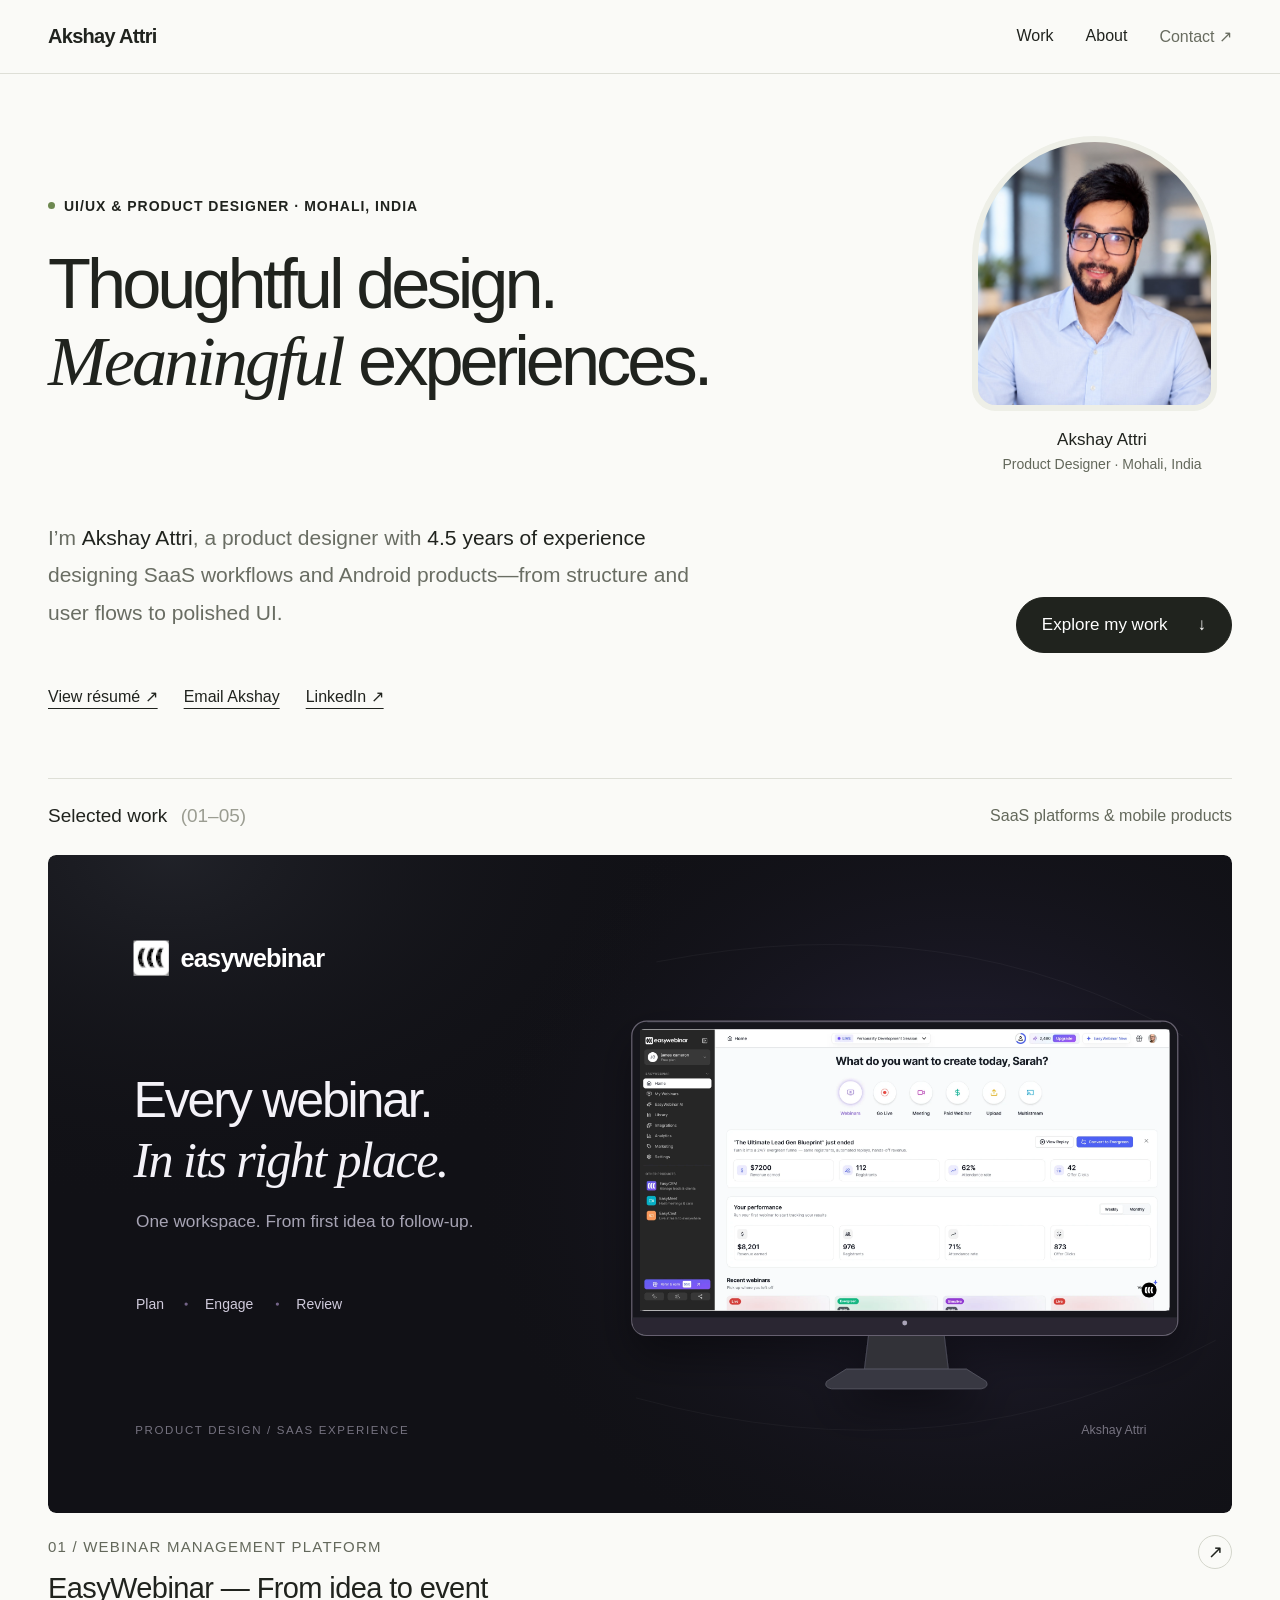
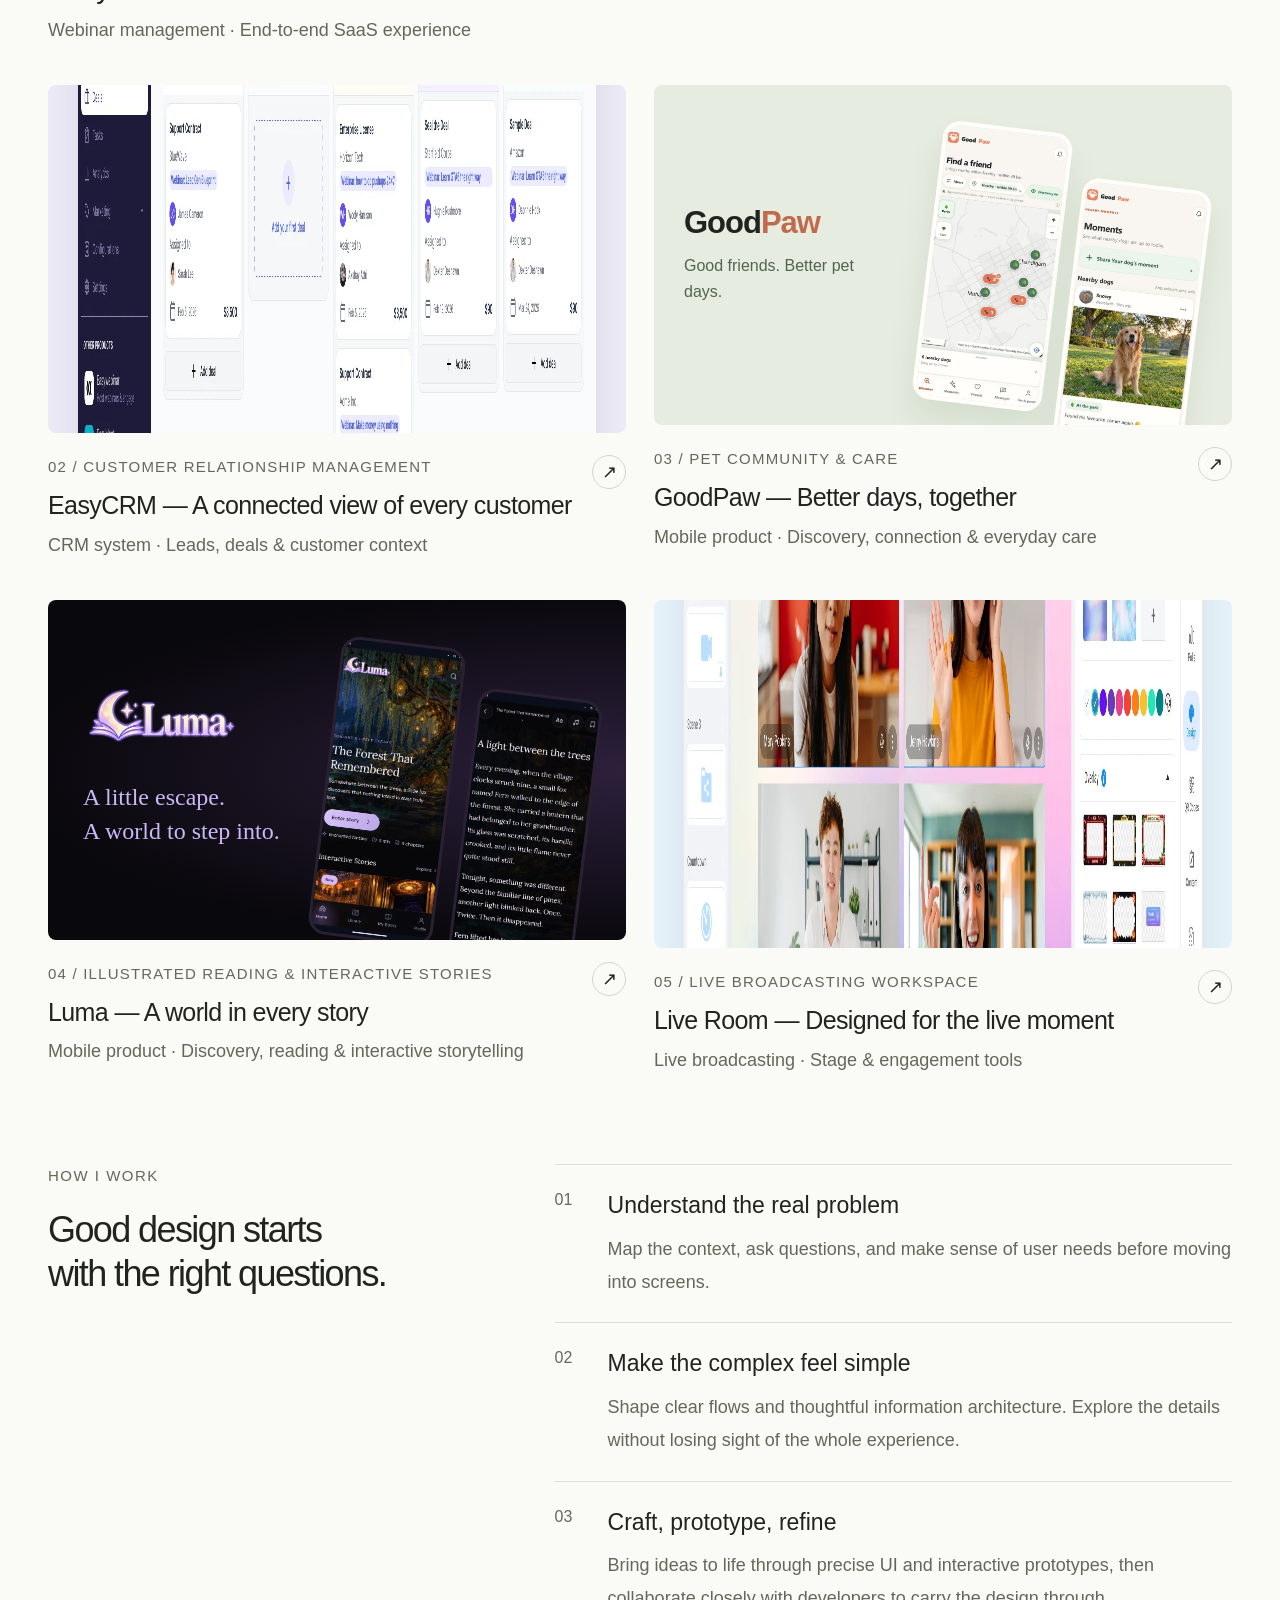
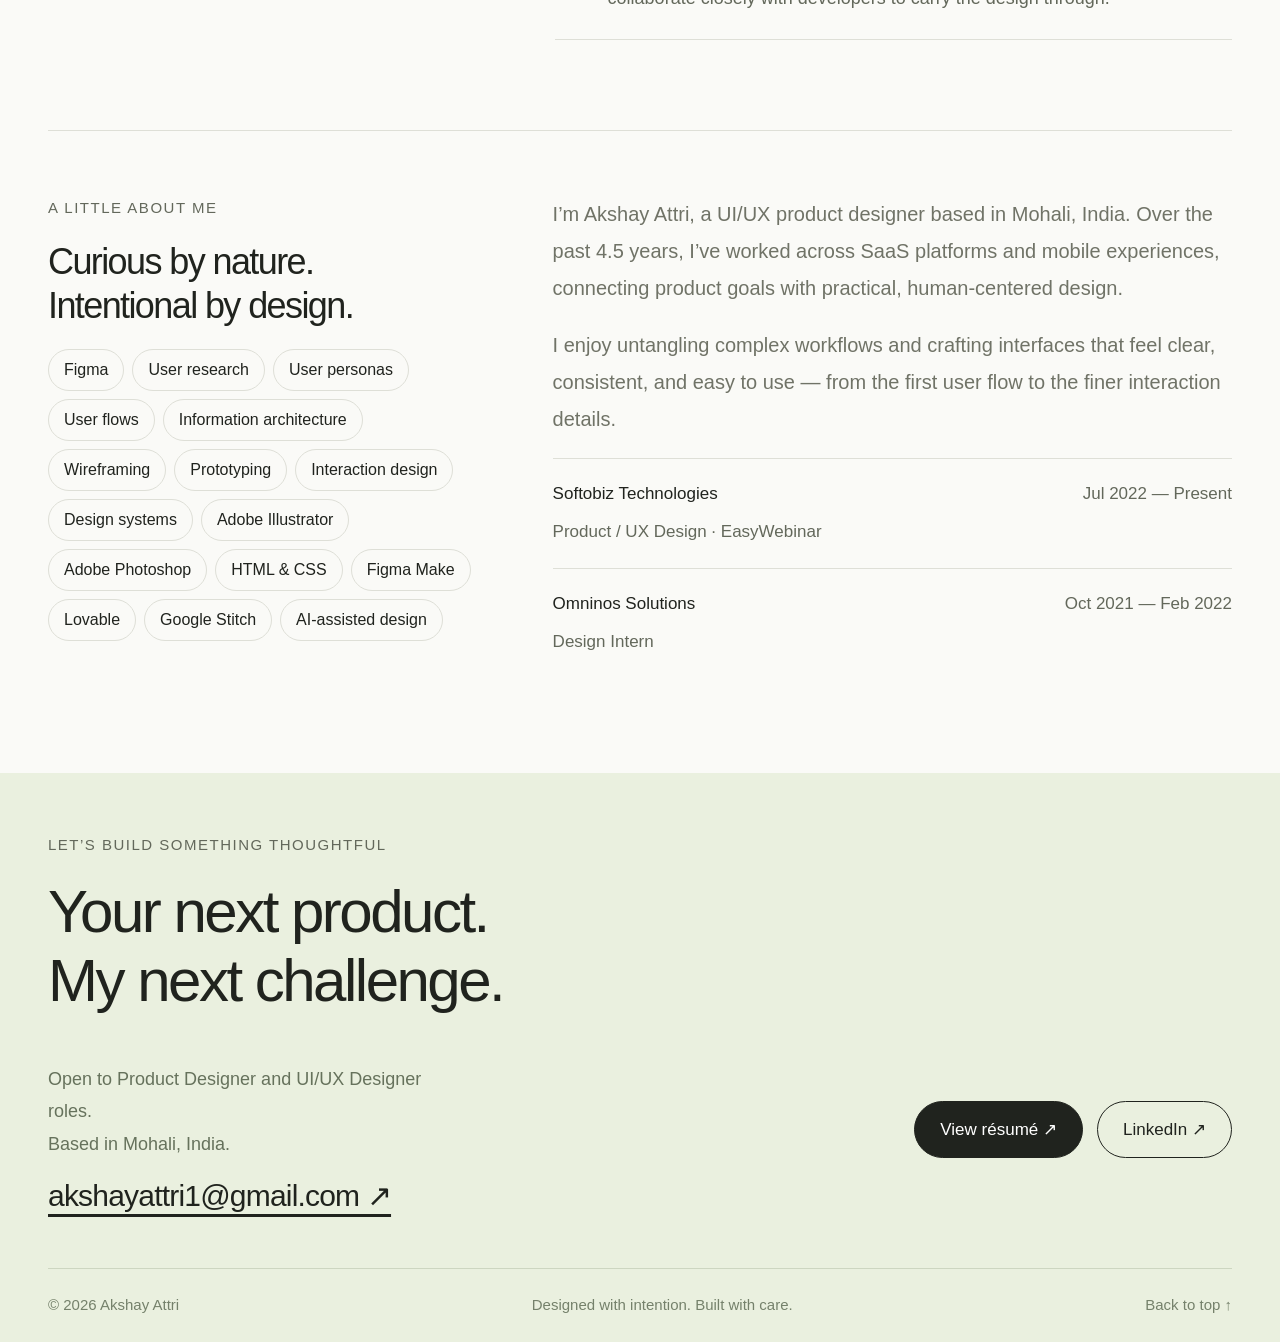
==== commit 63bfcd53: "Polish recruiter experience, clarify project ownership, and shorten case studies" ====
--- a/index.html
+++ b/index.html
@@ -10,4 +10,4 @@
 .hero-top{display:grid;grid-template-columns:minmax(0,1fr) 260px;gap:55px;align-items:center}.hero-copy{min-width:0}.hero-copy .eyebrow{font-size:14px;letter-spacing:1px}.hero-copy h1{font-size:clamp(48px,5.5vw,74px);letter-spacing:-4px;line-height:1.1;margin-bottom:24px}.hero-copy h1 em{letter-spacing:-3px}.hero-portrait{margin:0;padding:0 0 8px}.portrait-frame{width:245px;height:275px;overflow:hidden;border-radius:125px 125px 24px 24px;background:#e5e9dc;border:6px solid #eeefe7}.portrait-frame img{display:block;width:100%;height:100%;object-fit:cover;object-position:50% 35%;transform:scale(1)}.hero-portrait figcaption{text-align:center;margin-top:15px;line-height:1.6}.hero-portrait figcaption strong{display:block;font-size:17px;font-weight:500}.hero-portrait figcaption span{display:block;color:#63685b;font-size:14px}.hero-bottom{margin-top:14px}.hero{padding-top:62px}
 @media(min-width:701px) and (max-width:1000px){.hero-top{grid-template-columns:minmax(0,1fr) 200px;gap:25px}.portrait-frame{width:195px;height:235px}.hero-copy h1{font-size:55px;letter-spacing:-3px}.hero-copy h1 em{letter-spacing:-2.5px}.hero-copy .eyebrow{font-size:14px}}
 @media(max-width:700px){.hero-top{display:flex;flex-direction:column-reverse;align-items:flex-start;gap:32px}.hero-portrait{display:flex;gap:18px;align-items:center}.portrait-frame{width:110px;height:125px;border-width:3px;border-radius:60px 60px 18px 18px}.hero-portrait figcaption{text-align:left;margin:0}.hero-portrait figcaption strong{font-size:18px}.hero-portrait figcaption span{font-size:15px;max-width:190px}.hero-copy h1{font-size:clamp(44px,8vw,58px);letter-spacing:-2.7px;margin:22px 0}.hero-copy h1 em{letter-spacing:-2.4px}.hero-copy .eyebrow{font-size:14px}.hero{padding-top:35px}.hero-bottom{margin-top:0}}
-.project .visual.goodpaw-cover{background:#e6ecdf;height:auto!important;aspect-ratio:1.7;padding:30px;display:flex;justify-content:space-between;gap:20px}.gp-cover-label{font-size:31px;font-weight:700;letter-spacing:-1px;align-self:center}.gp-cover-label>span{color:#c16b4e}.gp-cover-label small{font-size:16px;display:block;font-weight:400;letter-spacing:0;max-width:170px;line-height:1.6;margin-top:12px;color:#52644f}.gp-cover-phones{display:flex;gap:15px;height:280px;transform:rotate(7deg);align-self:flex-start;margin-top:20px}.gp-cover-phones img{width:130px;height:auto;object-fit:cover;object-position:top;border:4px solid #fffefa;border-radius:17px;box-shadow:0 20px 30px #4d69551c}.gp-cover-phones img:nth-child(2){transform:translateY(40px)}@media(max-width:700px){.project .visual.goodpaw-cover{padding:23px;aspect-ratio:1.55}.gp-cover-label{font-size:25px}.gp-cover-label small{font-size:15px;max-width:130px}.gp-cover-phones{height:250px;gap:10px}.gp-cover-phones img{width:105px}.gp-cover-phones img:nth-child(2){display:none}}.project .visual.luma-cover{height:auto!important;aspect-ratio:1.7;padding:35px;display:flex;gap:25px;justify-content:space-between;background:radial-gradient(ellipse at right,#2d203d,#09080c 75%)}.luma-cover-copy{align-self:center;color:#f1edf7}.luma-cover-copy>img{width:155px;height:85px;object-fit:contain}.luma-cover-copy p{font-family:Georgia,serif;color:#cbb7f5;font-size:24px;line-height:1.4;margin:20px 0}.luma-cover-phones{display:flex;gap:17px;transform:rotate(7deg);height:300px;flex-shrink:0;align-self:flex-start;margin-top:15px}.luma-cover-phones img{width:125px;height:auto;object-fit:cover;object-position:top;border:3px solid #292132;border-radius:18px}.luma-cover-phones img:nth-child(2){transform:translateY(35px)}@media(max-width:700px){.project .visual.luma-cover{padding:25px;aspect-ratio:1.55}.luma-cover-copy>img{width:125px}.luma-cover-copy p{font-size:23px}.luma-cover-phones img{width:105px}.luma-cover-phones img:nth-child(2){display:none}.luma-cover-phones{height:260px}}.project:first-child .visual.actual{padding:0;background:#f5f5f0;aspect-ratio:1.8}.project:first-child .actual img{box-shadow:none;border-radius:8px}@media(max-width:700px){.project:first-child .visual.actual{padding:0;aspect-ratio:1.8}} </style></head><body><header><nav><a class="brand" href="#">Akshay Attri</a><div class="links"><a href="#work">Work</a><a href="#about">About</a><a href="#contact">Let’s talk ↗</a></div></nav></header><main><section class="hero"><div class="hero-top"><div class="hero-copy"><div class="eyebrow"><span class="dot"></span>UI/UX & Product Designer · Mohali, India</div><h1>Thoughtful design.<br><em>Meaningful</em> experiences.</h1></div><figure class="hero-portrait"><div class="portrait-frame"><img src="assets/akshay-attri.jpg" alt="Akshay Attri, UI/UX product designer" width="1272" height="1236" fetchpriority="high"></div><figcaption><strong>Akshay Attri</strong><span>Product Designer · Mohali, India</span></figcaption></figure></div><div class="hero-bottom"><p class="intro">I’m <strong>Akshay Attri</strong>, a product designer with <strong>4.5 years of experience</strong> turning complex workflows into clear, intuitive digital experiences.</p><a class="pill dark" href="#work">Explore my work <span>↓</span></a></div></section><section id="work"><div class="section-top"><h2>Selected work <span style="color:#9b9d92;margin-left:8px">(01–05)</span></h2><small>SaaS platforms & mobile products</small></div><div class="work-grid"><a class="project" href="easywebinar.html"><div class="visual actual" style="--cardwash:#eeebf8"><img src="assets/easywebinar-cover.svg" alt="EasyWebinar: every webinar in its right place — organized overview, scheduling, and engagement" ></div><div class="info"><div><div class="project-type">01 / WEBINAR MANAGEMENT PLATFORM</div><h3>EasyWebinar — From idea to event</h3><p>Webinar management · End-to-end SaaS experience</p></div><span class="arrow">↗</span></div></a><a class="project" href="easycrm.html"><div class="visual actual" style="--cardwash:#eceaf6"><img src="assets/easycrm-hero.webp" alt="EasyCRM product interface" loading="lazy"></div><div class="info"><div><div class="project-type">02 / CUSTOMER RELATIONSHIP MANAGEMENT</div><h3>EasyCRM — A connected view of every customer</h3><p>CRM system · Leads, deals & customer context</p></div><span class="arrow">↗</span></div></a><a class="project" href="goodpaw.html"><div class="visual goodpaw-cover"><div class="gp-cover-label">Good<span>Paw</span><small>Good friends. Better pet days.</small></div><div class="gp-cover-phones"><img loading="lazy" src="assets/goodpaw/discover.webp" alt="GoodPaw nearby discovery"><img loading="lazy" src="assets/goodpaw/moments.webp" alt="GoodPaw Moments"></div></div><div class="info"><div><div class="project-type">03 / PET COMMUNITY & CARE</div><h3>GoodPaw — Better days, together</h3><p>Mobile product · Discovery, connection & everyday care</p></div><span class="arrow">↗</span></div></a><a class="project" href="luma.html"><div class="visual luma-cover"><div class="luma-cover-copy"><img src="assets/luma/logo.png" alt="Luma"><p>A little escape.<br>A world to step into.</p></div><div class="luma-cover-phones"><img loading="lazy" src="assets/luma/home.webp" alt="Luma illustrated home"><img loading="lazy" src="assets/luma/reader.webp" alt="Luma reading experience"></div></div><div class="info"><div><div class="project-type">04 / ILLUSTRATED READING & INTERACTIVE STORIES</div><h3>Luma — A world in every story</h3><p>Mobile product · Discovery, reading & interactive storytelling</p></div><span class="arrow">↗</span></div></a><a class="project" href="liveroom.html"><div class="visual actual" style="--cardwash:#e6f2fa"><img src="assets/liveroom-hero.webp" alt="EasyWebinar Live Room product interface" loading="lazy"></div><div class="info"><div><div class="project-type">05 / LIVE BROADCASTING WORKSPACE</div><h3>Live Room — Designed for the live moment</h3><p>Live broadcasting · Stage & engagement tools</p></div><span class="arrow">↗</span></div></a></div></section><section class="approach"><div><span class="label">How I work</span><h2>Good design starts<br>with the right questions.</h2></div><div class="steps"><div class="step"><small>01</small><div><h3>Understand the real problem</h3><p>Map the context, ask questions, and make sense of user needs before moving into screens.</p></div></div><div class="step"><small>02</small><div><h3>Make the complex feel simple</h3><p>Shape clear flows and thoughtful information architecture. Explore the details without losing sight of the whole experience.</p></div></div><div class="step"><small>03</small><div><h3>Craft, prototype, refine</h3><p>Bring ideas to life through precise UI and interactive prototypes, then collaborate closely with developers to carry the design through.</p></div></div></div></section><section class="about" id="about"><div><span class="label">A little about me</span><h2>Curious by nature.<br>Intentional by design.</h2><div class="skills"><span>Figma</span><span>User research</span><span>User personas</span><span>User flows</span><span>Information architecture</span><span>Wireframing</span><span>Prototyping</span><span>Interaction design</span><span>Design systems</span><span>Adobe Illustrator</span><span>Adobe Photoshop</span><span>HTML & CSS</span><span>Figma Make</span><span>Lovable</span><span>Google Stitch</span><span>AI-assisted design</span></div></div><div><p>I’m Akshay Attri, a UI/UX product designer based in Mohali, India. Over the past 4.5 years, I’ve worked across SaaS platforms and mobile experiences, connecting product goals with practical, human-centered design.</p><p>I enjoy untangling complex workflows and crafting interfaces that feel clear, consistent, and easy to use — from the first user flow to the finer interaction details.</p><div class="experience"><div>Softobiz Technologies<br><span style="display:block;margin-top:8px">Product / UX Design · EasyWebinar</span></div><span>Jul 2022 — Present</span></div><div class="experience"><div>Omninos Solutions<br><span style="display:block;margin-top:8px">Design Intern</span></div><span>Oct 2021 — Feb 2022</span></div></div></section></main><footer id="contact"><div class="footer-inner"><span class="label">Let’s build something thoughtful</span><h2>Your next product.<br>My next challenge.</h2><div class="footer-row"><p class="footer-note">Interested in working together? Explore my existing profile for contact details and more of my work.</p><a class="pill dark" href="https://akshay-attri.lovable.app" target="_blank" rel="noopener">Visit my profile <span>↗</span></a></div><div class="bottom"><span>© <span id="year"></span> Akshay Attri</span><span>Designed with intention. Built with care.</span><a href="#">Back to top ↑</a></div></div></footer><script>document.querySelector("#year").textContent=new Date().getFullYear()</script></body></html>+.project .visual.goodpaw-cover{background:#e6ecdf;height:auto!important;aspect-ratio:1.7;padding:30px;display:flex;justify-content:space-between;gap:20px}.gp-cover-label{font-size:31px;font-weight:700;letter-spacing:-1px;align-self:center}.gp-cover-label>span{color:#c16b4e}.gp-cover-label small{font-size:16px;display:block;font-weight:400;letter-spacing:0;max-width:170px;line-height:1.6;margin-top:12px;color:#52644f}.gp-cover-phones{display:flex;gap:15px;height:280px;transform:rotate(7deg);align-self:flex-start;margin-top:20px}.gp-cover-phones img{width:130px;height:auto;object-fit:cover;object-position:top;border:4px solid #fffefa;border-radius:17px;box-shadow:0 20px 30px #4d69551c}.gp-cover-phones img:nth-child(2){transform:translateY(40px)}@media(max-width:700px){.project .visual.goodpaw-cover{padding:23px;aspect-ratio:1.55}.gp-cover-label{font-size:25px}.gp-cover-label small{font-size:15px;max-width:130px}.gp-cover-phones{height:250px;gap:10px}.gp-cover-phones img{width:105px}.gp-cover-phones img:nth-child(2){display:none}}.project .visual.luma-cover{height:auto!important;aspect-ratio:1.7;padding:35px;display:flex;gap:25px;justify-content:space-between;background:radial-gradient(ellipse at right,#2d203d,#09080c 75%)}.luma-cover-copy{align-self:center;color:#f1edf7}.luma-cover-copy>img{width:155px;height:85px;object-fit:contain}.luma-cover-copy p{font-family:Georgia,serif;color:#cbb7f5;font-size:24px;line-height:1.4;margin:20px 0}.luma-cover-phones{display:flex;gap:17px;transform:rotate(7deg);height:300px;flex-shrink:0;align-self:flex-start;margin-top:15px}.luma-cover-phones img{width:125px;height:auto;object-fit:cover;object-position:top;border:3px solid #292132;border-radius:18px}.luma-cover-phones img:nth-child(2){transform:translateY(35px)}@media(max-width:700px){.project .visual.luma-cover{padding:25px;aspect-ratio:1.55}.luma-cover-copy>img{width:125px}.luma-cover-copy p{font-size:23px}.luma-cover-phones img{width:105px}.luma-cover-phones img:nth-child(2){display:none}.luma-cover-phones{height:260px}}.project:first-child .visual.actual{padding:0;background:#f5f5f0;aspect-ratio:1.8}.project:first-child .actual img{box-shadow:none;border-radius:8px}@media(max-width:700px){.project:first-child .visual.actual{padding:0;aspect-ratio:1.8}} </style><link rel="stylesheet" href="portfolio-polish.css"></head><body><header><nav><a class="brand" href="#">Akshay Attri</a><div class="links"><a href="#work">Work</a><a href="#about">About</a><a href="#contact">Contact ↗</a></div></nav></header><main><section class="hero"><div class="hero-top"><div class="hero-copy"><div class="eyebrow"><span class="dot"></span>UI/UX &amp; Product Designer · Mohali, India</div><h1>Thoughtful design.<br><em>Meaningful</em> experiences.</h1></div><figure class="hero-portrait"><div class="portrait-frame"><img src="assets/akshay-attri.jpg" alt="Akshay Attri, UI/UX product designer" width="1272" height="1236" fetchpriority="high"></div><figcaption><strong>Akshay Attri</strong><span>Product Designer · Mohali, India</span></figcaption></figure></div><div class="hero-bottom"><p class="intro"><span>I’m <strong>Akshay Attri</strong>, a product designer with <strong>4.5 years of experience</strong> designing SaaS workflows and Android products—from structure and user flows to polished UI.</span></p><a class="pill dark" href="#work">Explore my work <span>↓</span></a></div><div class="recruiter-links"><a href="assets/Akshay-Attri-Resume.pdf" target="_blank" rel="noopener">View résumé ↗</a><a href="mailto:akshayattri1@gmail.com">Email Akshay</a><a href="https://www.linkedin.com/in/akshay-attri-a3823b136/" target="_blank" rel="noopener">LinkedIn ↗</a></div></section><section id="work"><div class="section-top"><h2>Selected work <span style="color:#9b9d92;margin-left:8px">(01–05)</span></h2><small>SaaS platforms &amp; mobile products</small></div><div class="work-grid"><a class="project" href="easywebinar.html"><div class="visual actual" style="--cardwash:#eeebf8"><img src="assets/easywebinar-cover.svg" alt="EasyWebinar: every webinar in its right place — organized overview, scheduling, and engagement"></div><div class="info"><div><div class="project-type">01 / WEBINAR MANAGEMENT PLATFORM</div><h3>EasyWebinar — From idea to event</h3><p>Webinar management · End-to-end SaaS experience</p></div><span class="arrow">↗</span></div></a><a class="project" href="easycrm.html"><div class="visual actual" style="--cardwash:#eceaf6"><img src="assets/easycrm-hero.webp" alt="EasyCRM product interface" loading="lazy" width="1920" height="1018"></div><div class="info"><div><div class="project-type">02 / CUSTOMER RELATIONSHIP MANAGEMENT</div><h3>EasyCRM — A connected view of every customer</h3><p>CRM system · Leads, deals &amp; customer context</p></div><span class="arrow">↗</span></div></a><a class="project" href="goodpaw.html"><div class="visual goodpaw-cover"><div class="gp-cover-label">Good<span>Paw</span><small>Good friends. Better pet days.</small></div><div class="gp-cover-phones"><img loading="lazy" src="assets/goodpaw/discover.webp" alt="GoodPaw nearby discovery" width="980" height="2051"><img loading="lazy" src="assets/goodpaw/moments.webp" alt="GoodPaw Moments" width="980" height="2051"></div></div><div class="info"><div><div class="project-type">03 / PET COMMUNITY &amp; CARE</div><h3>GoodPaw — Better days, together</h3><p>Mobile product · Discovery, connection &amp; everyday care</p></div><span class="arrow">↗</span></div></a><a class="project" href="luma.html"><div class="visual luma-cover"><div class="luma-cover-copy"><img src="assets/luma/logo.png" alt="Luma" width="1200" height="484"><p>A little escape.<br>A world to step into.</p></div><div class="luma-cover-phones"><img loading="lazy" src="assets/luma/home.webp" alt="Luma illustrated home" width="824" height="1830"><img loading="lazy" src="assets/luma/reader.webp" alt="Luma reading experience" width="824" height="1830"></div></div><div class="info"><div><div class="project-type">04 / ILLUSTRATED READING &amp; INTERACTIVE STORIES</div><h3>Luma — A world in every story</h3><p>Mobile product · Discovery, reading &amp; interactive storytelling</p></div><span class="arrow">↗</span></div></a><a class="project" href="liveroom.html"><div class="visual actual" style="--cardwash:#e6f2fa"><img src="assets/liveroom-hero.webp" alt="EasyWebinar Live Room product interface" loading="lazy" width="1920" height="980"></div><div class="info"><div><div class="project-type">05 / LIVE BROADCASTING WORKSPACE</div><h3>Live Room — Designed for the live moment</h3><p>Live broadcasting · Stage &amp; engagement tools</p></div><span class="arrow">↗</span></div></a></div></section><section class="approach"><div><span class="label">How I work</span><h2>Good design starts<br>with the right questions.</h2></div><div class="steps"><div class="step"><small>01</small><div><h3>Understand the real problem</h3><p>Map the context, ask questions, and make sense of user needs before moving into screens.</p></div></div><div class="step"><small>02</small><div><h3>Make the complex feel simple</h3><p>Shape clear flows and thoughtful information architecture. Explore the details without losing sight of the whole experience.</p></div></div><div class="step"><small>03</small><div><h3>Craft, prototype, refine</h3><p>Bring ideas to life through precise UI and interactive prototypes, then collaborate closely with developers to carry the design through.</p></div></div></div></section><section class="about" id="about"><div><span class="label">A little about me</span><h2>Curious by nature.<br>Intentional by design.</h2><div class="skills"><span>Figma</span><span>User research</span><span>User personas</span><span>User flows</span><span>Information architecture</span><span>Wireframing</span><span>Prototyping</span><span>Interaction design</span><span>Design systems</span><span>Adobe Illustrator</span><span>Adobe Photoshop</span><span>HTML &amp; CSS</span><span>Figma Make</span><span>Lovable</span><span>Google Stitch</span><span>AI-assisted design</span></div></div><div><p>I’m Akshay Attri, a UI/UX product designer based in Mohali, India. Over the past 4.5 years, I’ve worked across SaaS platforms and mobile experiences, connecting product goals with practical, human-centered design.</p><p>I enjoy untangling complex workflows and crafting interfaces that feel clear, consistent, and easy to use — from the first user flow to the finer interaction details.</p><div class="experience"><div>Softobiz Technologies<br><span style="display:block;margin-top:8px">Product / UX Design · EasyWebinar</span></div><span>Jul 2022 — Present</span></div><div class="experience"><div>Omninos Solutions<br><span style="display:block;margin-top:8px">Design Intern</span></div><span>Oct 2021 — Feb 2022</span></div></div></section></main><footer id="contact"><div class="footer-inner"><span class="label">Let’s build something thoughtful</span><h2>Your next product.<br>My next challenge.</h2><div class="footer-row"><div><p class="footer-note">Open to Product Designer and UI/UX Designer roles.<br>Based in Mohali, India.</p><a class="contact-email" href="mailto:akshayattri1@gmail.com">akshayattri1@gmail.com ↗</a></div><div class="contact-actions"><a class="pill dark" href="assets/Akshay-Attri-Resume.pdf" target="_blank" rel="noopener">View résumé ↗</a><a class="pill" href="https://www.linkedin.com/in/akshay-attri-a3823b136/" target="_blank" rel="noopener">LinkedIn ↗</a></div></div><div class="bottom"><span>© <span id="year"></span> Akshay Attri</span><span>Designed with intention. Built with care.</span><a href="#">Back to top ↑</a></div></div></footer><script>document.querySelector("#year").textContent=new Date().getFullYear()</script></body></html>
--- a/portfolio-polish.css
+++ b/portfolio-polish.css
@@ -0,0 +1,6 @@
+
+/* Recruiter reading layer; each case study retains its own visual language. */
+.case-brief{max-width:1154px;margin:0 auto 55px;padding:30px 0 35px;border-block:1px solid #8c87952f;font-family:Arial,Helvetica,sans-serif}.wrap>.case-brief{width:100%}.hero+.case-brief{width:calc(100% - 96px)}.wrap>.hero+.case-brief{width:100%}.case-reading,.brief-top{display:flex;justify-content:space-between;align-items:center;gap:20px;font-size:15px;line-height:1.7;color:#756d7b}.case-reading{margin-bottom:22px}.case-reading a{text-decoration:underline;text-underline-offset:5px}.brief-eyebrow{text-transform:uppercase;font-size:13px;letter-spacing:1.5px;font-weight:600;color:#685371}.brief-period{text-align:right}.brief-facts{display:grid;grid-template-columns:1.1fr 1fr 1.2fr;gap:30px;margin:25px 0 30px}.brief-facts dt{font-size:14px;color:#77707b;margin-bottom:8px}.brief-facts dd{font-size:17px;line-height:1.6;margin:0;color:inherit}.brief-story{display:grid;grid-template-columns:repeat(3,minmax(0,1fr));gap:35px}.brief-story h2{font:500 18px/1.5 Arial,sans-serif;letter-spacing:0;margin:0 0 12px}.brief-story p{font:400 17px/1.85 Arial,sans-serif;margin:0;color:inherit;opacity:.78}.brief-constraint{font-size:16px!important;line-height:1.8!important;margin:27px 0 0!important;padding-top:22px;border-top:1px solid #8c87952f;max-width:none!important}.brief-constraint strong{font-weight:500;color:inherit}.compact-support{padding:22px 0!important;border-top:0!important}.supporting-detail{border:1px solid #b6adbd55;border-radius:14px;padding:0 28px}.supporting-detail summary{display:flex;justify-content:space-between;align-items:center;gap:20px;list-style:none;padding:25px 0;cursor:pointer;font-size:20px;line-height:1.5}.supporting-detail summary::-webkit-details-marker{display:none}.supporting-detail .detail-hint{font-size:15px;white-space:nowrap;opacity:.65}.supporting-detail[open]{padding-bottom:28px}.supporting-detail[open] .detail-hint{font-size:0}.supporting-detail[open] .detail-hint:after{content:'Close −';font-size:15px}.detail-intro{font-size:17px!important;margin:0 0 30px!important}.supporting-detail .section-head,.supporting-detail .gp-process-heading{margin-bottom:28px}.supporting-detail .section-head h2{font-size:34px}.supporting-detail .gp-empathy-layout{gap:35px}.decision-comparison{grid-column:1/-1;display:grid;grid-template-columns:repeat(3,minmax(0,1fr));gap:25px;border-top:1px solid #b6adbd55;padding-top:30px;margin-top:32px}.comparison-label{grid-column:1/-1;font-size:14px;letter-spacing:1px;text-transform:uppercase;color:#8b789a}.decision-comparison h3{font-size:20px;line-height:1.5;margin-bottom:13px}.decision-comparison p{font-size:17px;line-height:1.8;margin:0}.case-decision{row-gap:30px!important}.concise-problem{border:0;padding:0;margin:0;max-width:850px}.compact-outcome{padding:65px 0!important}.compact-outcome h2{font-size:38px;margin:22px 0}.compact-outcome p{max-width:850px}.compact-luma{padding:65px 0!important}.concise-care-flow{grid-template-columns:1fr 1fr;max-width:720px;margin-inline:auto}.recruiter-links{display:flex;flex-wrap:wrap;gap:26px;margin-top:30px;font-size:16px;line-height:1.7}.recruiter-links a{text-decoration:underline;text-underline-offset:6px}.contact-email{font-size:clamp(21px,2.4vw,30px);letter-spacing:-.8px;text-decoration:underline;text-underline-offset:8px}.contact-actions{display:flex;gap:14px;flex-wrap:wrap}.case-brief+.section{padding-top:55px}.gp-design-goal{margin-top:30px}.gp-empathy-notes>div{padding:23px 0}.studio .case-brief{color:#edeef4}.studio .brief-period,.studio .case-reading,.studio .brief-facts dt{color:#a9adbf}.studio .brief-eyebrow,.studio .comparison-label{color:#91baf6}.studio .brief-constraint{color:#a9adbf}.studio .decision-comparison{border-color:#ffffff25}body:not(.webinar):not(.crm):not(.studio) .case-brief{color:inherit}body:has(.luma-atlas) .case-brief{color:#f1edf7}body:has(.luma-atlas) .brief-eyebrow{color:#cbb7f5}body:has(.luma-atlas) .case-reading,body:has(.luma-atlas) .brief-period,body:has(.luma-atlas) .brief-facts dt{color:#adb2c8}body:has(.paw-word) .brief-eyebrow{color:#4d6955}body:has(.paw-word) .supporting-detail{border-color:#d8dece;background:#fffefa}body:has(.paw-word) .compact-support .gp-persona h2{font-size:35px}.section .caption,.figure-caption,.flow-caption,.gp-map-note,.ew-method{font-size:16px!important}a:focus-visible,summary:focus-visible{outline:3px solid #a08bc4;outline-offset:5px}
+@media(max-width:800px){.case-brief,.hero+.case-brief{width:calc(100% - 44px);margin-bottom:30px;padding-block:25px}.wrap>.case-brief,.wrap>.hero+.case-brief{width:100%}.brief-story{grid-template-columns:1fr;gap:22px}.brief-facts{grid-template-columns:1fr 1fr;gap:22px}.brief-facts>div:last-child{grid-column:1/-1}.brief-top{align-items:start}.brief-period{max-width:180px;font-size:14px}.case-reading{font-size:14px}.brief-story p{font-size:18px}.supporting-detail{padding-inline:20px}.supporting-detail summary{font-size:18px}.decision-comparison{grid-template-columns:1fr;gap:22px}.compact-outcome h2{font-size:32px}.contact-actions{margin-top:25px}.recruiter-links{gap:20px;font-size:16px}.concise-care-flow{grid-template-columns:1fr}.compact-support .gp-empathy-layout{grid-template-columns:1fr}.case-reading a{white-space:nowrap}.compact-luma h2{font-size:35px}.supporting-detail .section-head h2{font-size:30px}}
+
+@media(max-width:800px){.gp-process-heading h2{font-size:32px}.supporting-detail .gp-persona{max-width:100%;padding:25px}.supporting-detail .gp-persona h2{font-size:30px}.brief-facts dd{font-size:17px}.brief-period{max-width:160px}}
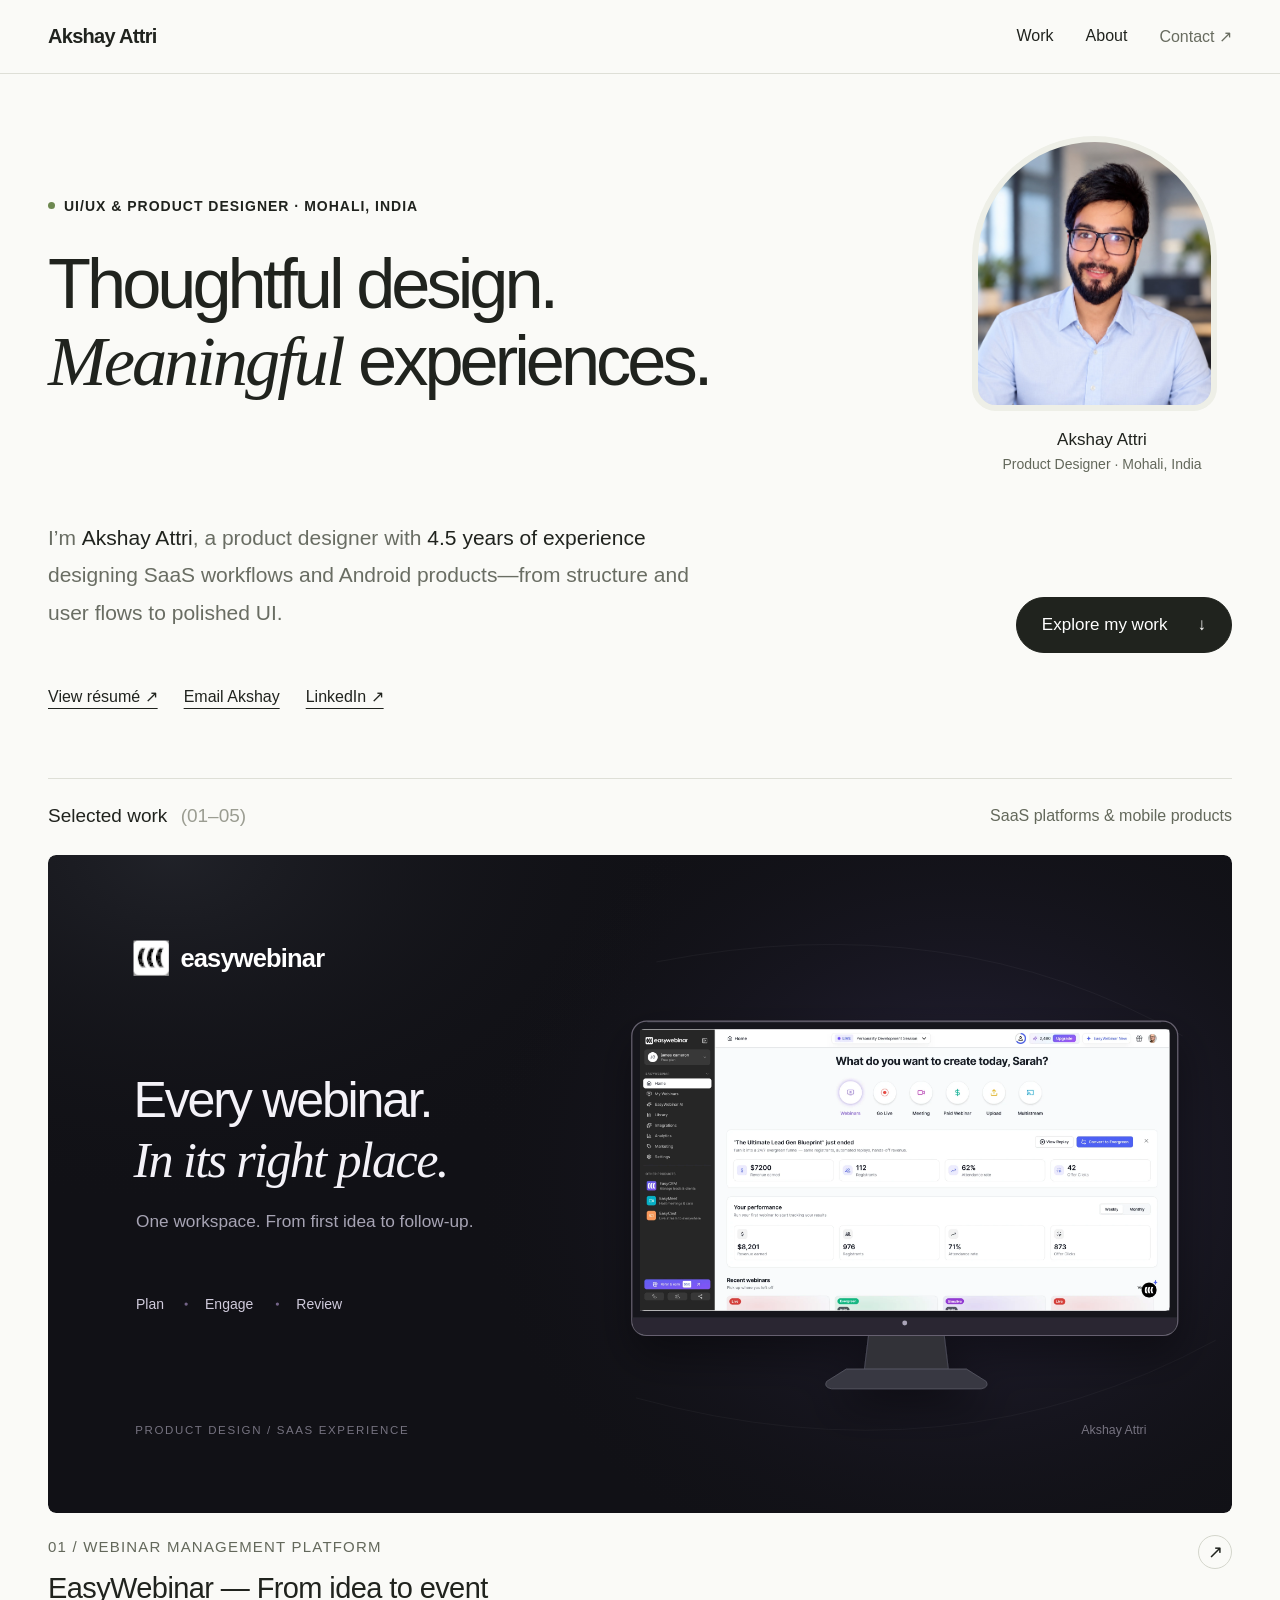
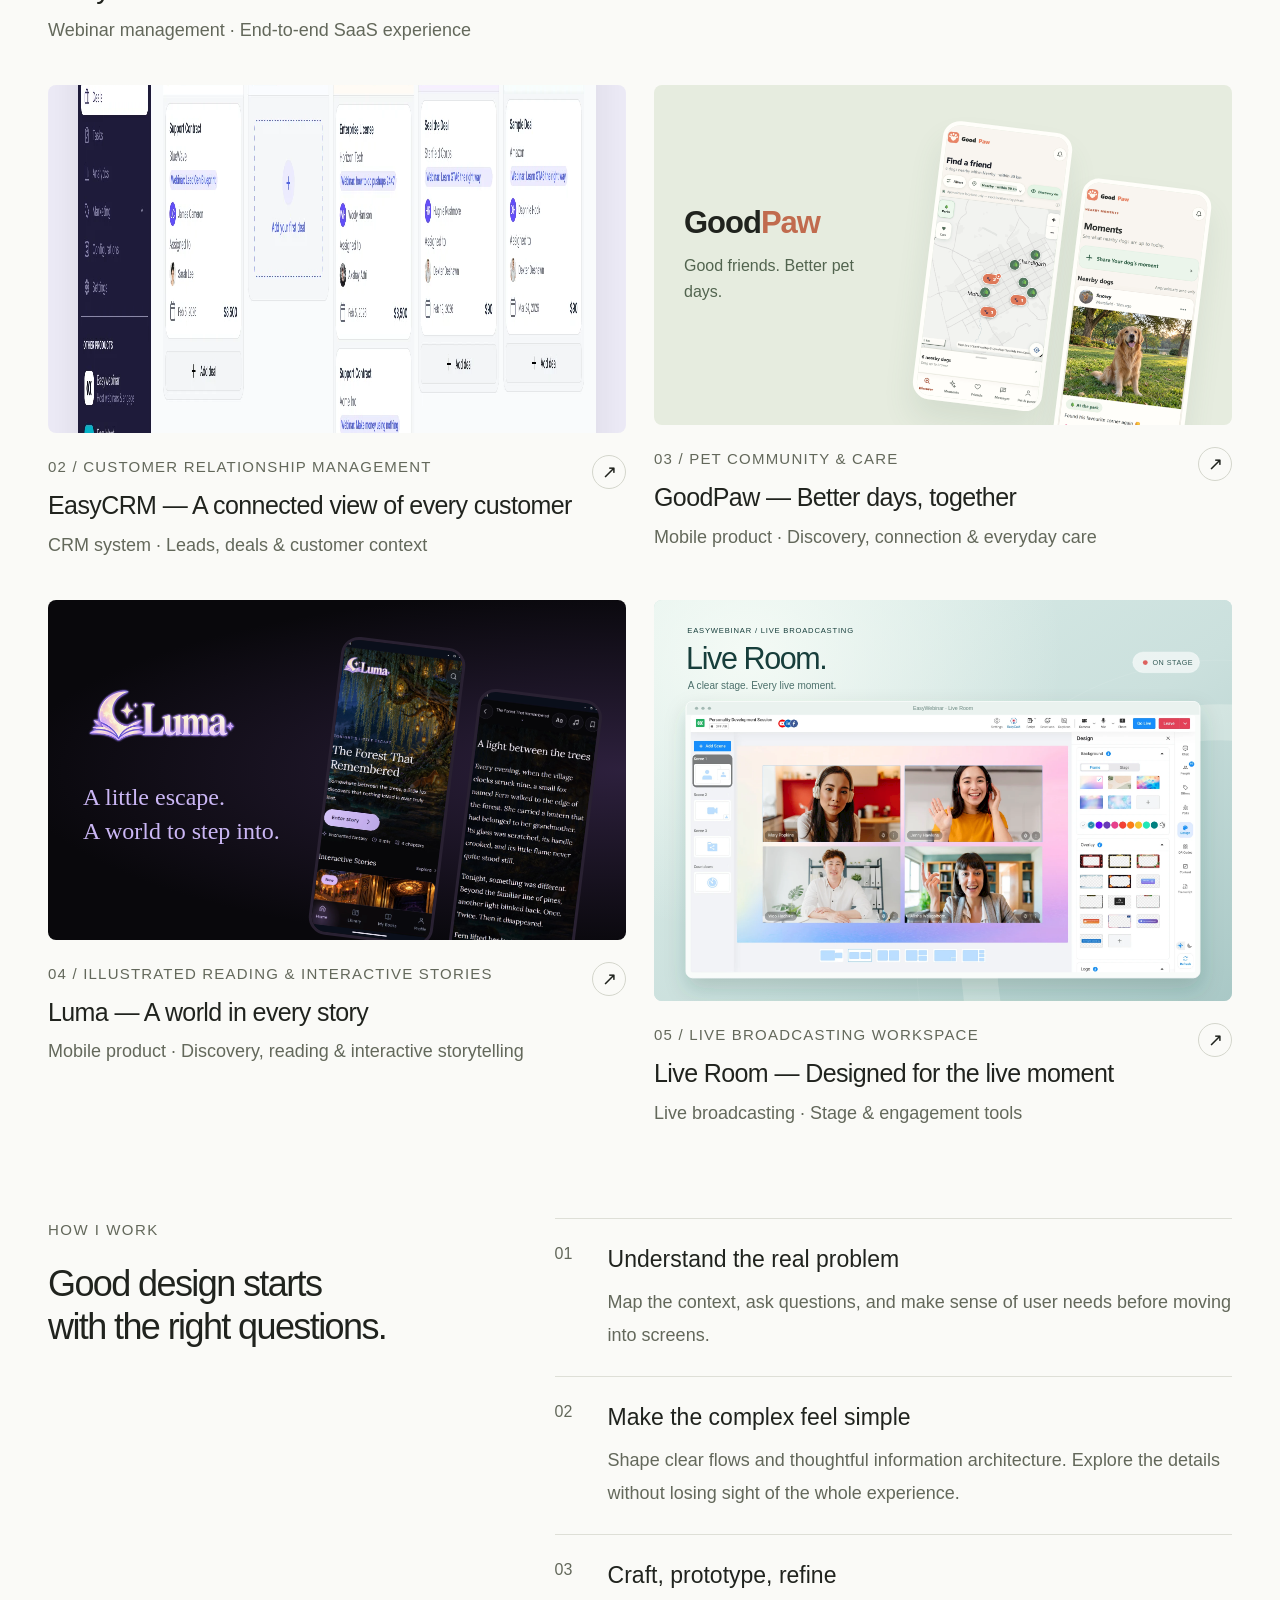
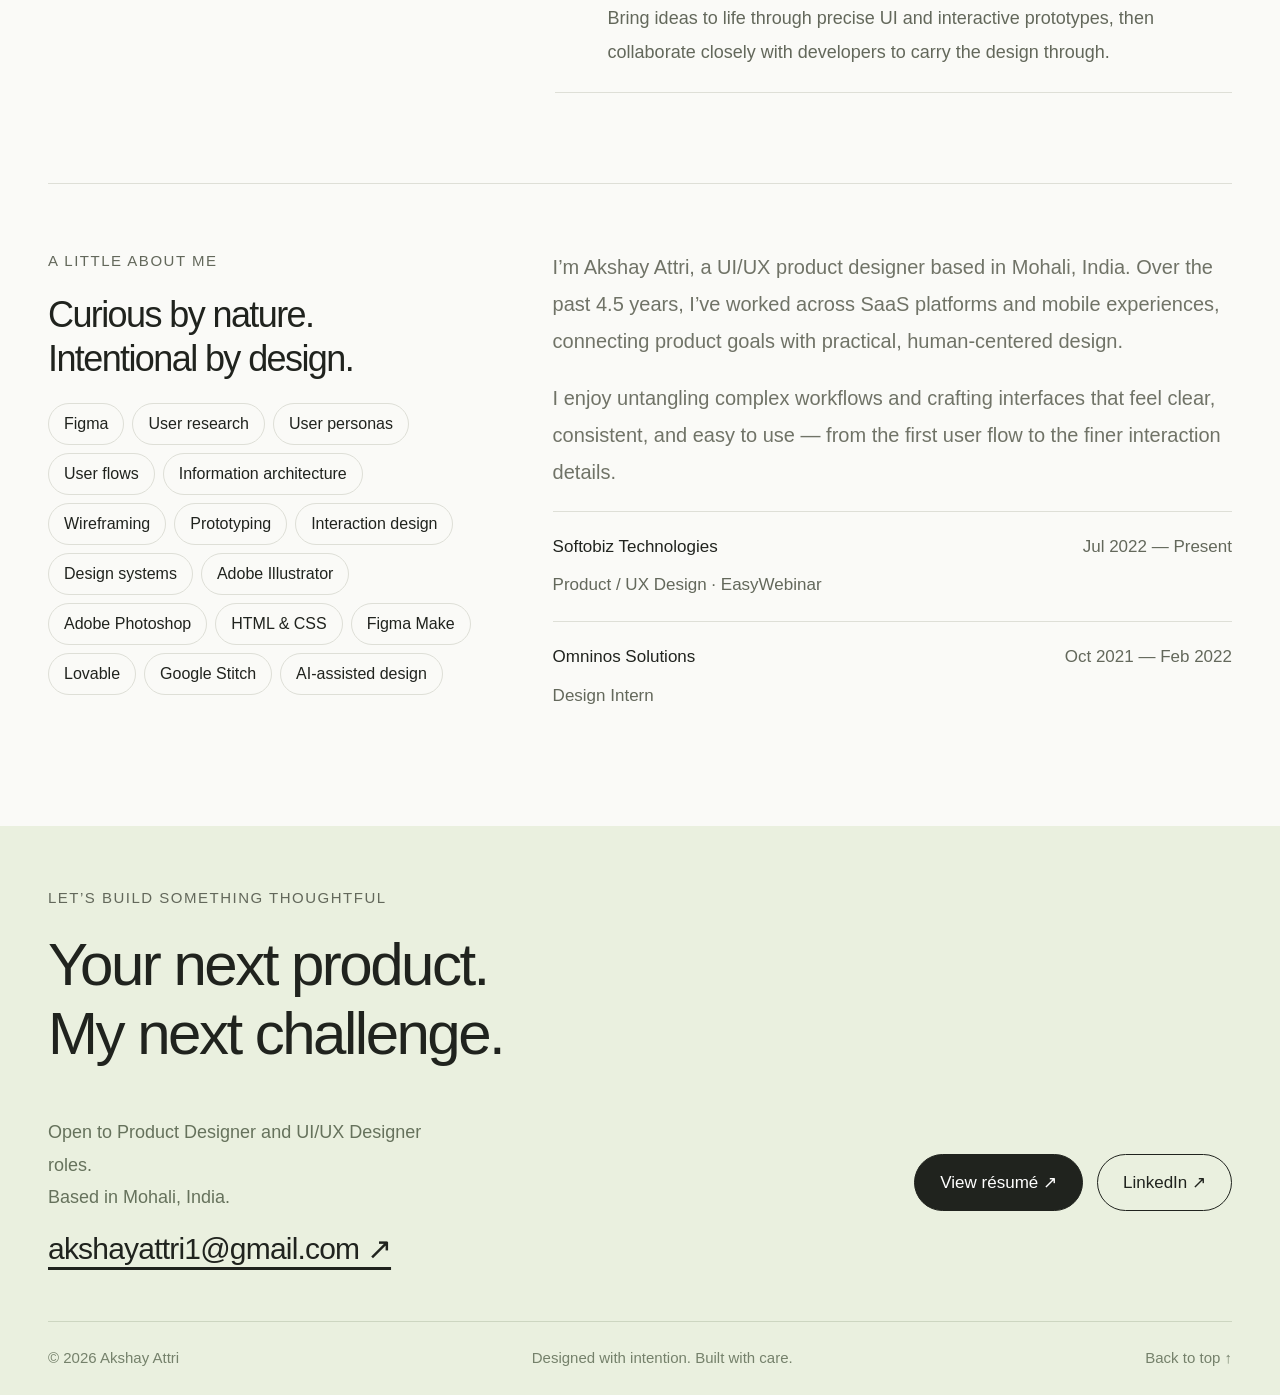
==== commit 2969900b: "Use redesigned Live Room cover on portfolio" ====
--- a/index.html
+++ b/index.html
@@ -10,4 +10,4 @@
 .hero-top{display:grid;grid-template-columns:minmax(0,1fr) 260px;gap:55px;align-items:center}.hero-copy{min-width:0}.hero-copy .eyebrow{font-size:14px;letter-spacing:1px}.hero-copy h1{font-size:clamp(48px,5.5vw,74px);letter-spacing:-4px;line-height:1.1;margin-bottom:24px}.hero-copy h1 em{letter-spacing:-3px}.hero-portrait{margin:0;padding:0 0 8px}.portrait-frame{width:245px;height:275px;overflow:hidden;border-radius:125px 125px 24px 24px;background:#e5e9dc;border:6px solid #eeefe7}.portrait-frame img{display:block;width:100%;height:100%;object-fit:cover;object-position:50% 35%;transform:scale(1)}.hero-portrait figcaption{text-align:center;margin-top:15px;line-height:1.6}.hero-portrait figcaption strong{display:block;font-size:17px;font-weight:500}.hero-portrait figcaption span{display:block;color:#63685b;font-size:14px}.hero-bottom{margin-top:14px}.hero{padding-top:62px}
 @media(min-width:701px) and (max-width:1000px){.hero-top{grid-template-columns:minmax(0,1fr) 200px;gap:25px}.portrait-frame{width:195px;height:235px}.hero-copy h1{font-size:55px;letter-spacing:-3px}.hero-copy h1 em{letter-spacing:-2.5px}.hero-copy .eyebrow{font-size:14px}}
 @media(max-width:700px){.hero-top{display:flex;flex-direction:column-reverse;align-items:flex-start;gap:32px}.hero-portrait{display:flex;gap:18px;align-items:center}.portrait-frame{width:110px;height:125px;border-width:3px;border-radius:60px 60px 18px 18px}.hero-portrait figcaption{text-align:left;margin:0}.hero-portrait figcaption strong{font-size:18px}.hero-portrait figcaption span{font-size:15px;max-width:190px}.hero-copy h1{font-size:clamp(44px,8vw,58px);letter-spacing:-2.7px;margin:22px 0}.hero-copy h1 em{letter-spacing:-2.4px}.hero-copy .eyebrow{font-size:14px}.hero{padding-top:35px}.hero-bottom{margin-top:0}}
-.project .visual.goodpaw-cover{background:#e6ecdf;height:auto!important;aspect-ratio:1.7;padding:30px;display:flex;justify-content:space-between;gap:20px}.gp-cover-label{font-size:31px;font-weight:700;letter-spacing:-1px;align-self:center}.gp-cover-label>span{color:#c16b4e}.gp-cover-label small{font-size:16px;display:block;font-weight:400;letter-spacing:0;max-width:170px;line-height:1.6;margin-top:12px;color:#52644f}.gp-cover-phones{display:flex;gap:15px;height:280px;transform:rotate(7deg);align-self:flex-start;margin-top:20px}.gp-cover-phones img{width:130px;height:auto;object-fit:cover;object-position:top;border:4px solid #fffefa;border-radius:17px;box-shadow:0 20px 30px #4d69551c}.gp-cover-phones img:nth-child(2){transform:translateY(40px)}@media(max-width:700px){.project .visual.goodpaw-cover{padding:23px;aspect-ratio:1.55}.gp-cover-label{font-size:25px}.gp-cover-label small{font-size:15px;max-width:130px}.gp-cover-phones{height:250px;gap:10px}.gp-cover-phones img{width:105px}.gp-cover-phones img:nth-child(2){display:none}}.project .visual.luma-cover{height:auto!important;aspect-ratio:1.7;padding:35px;display:flex;gap:25px;justify-content:space-between;background:radial-gradient(ellipse at right,#2d203d,#09080c 75%)}.luma-cover-copy{align-self:center;color:#f1edf7}.luma-cover-copy>img{width:155px;height:85px;object-fit:contain}.luma-cover-copy p{font-family:Georgia,serif;color:#cbb7f5;font-size:24px;line-height:1.4;margin:20px 0}.luma-cover-phones{display:flex;gap:17px;transform:rotate(7deg);height:300px;flex-shrink:0;align-self:flex-start;margin-top:15px}.luma-cover-phones img{width:125px;height:auto;object-fit:cover;object-position:top;border:3px solid #292132;border-radius:18px}.luma-cover-phones img:nth-child(2){transform:translateY(35px)}@media(max-width:700px){.project .visual.luma-cover{padding:25px;aspect-ratio:1.55}.luma-cover-copy>img{width:125px}.luma-cover-copy p{font-size:23px}.luma-cover-phones img{width:105px}.luma-cover-phones img:nth-child(2){display:none}.luma-cover-phones{height:260px}}.project:first-child .visual.actual{padding:0;background:#f5f5f0;aspect-ratio:1.8}.project:first-child .actual img{box-shadow:none;border-radius:8px}@media(max-width:700px){.project:first-child .visual.actual{padding:0;aspect-ratio:1.8}} </style><link rel="stylesheet" href="portfolio-polish.css"></head><body><header><nav><a class="brand" href="#">Akshay Attri</a><div class="links"><a href="#work">Work</a><a href="#about">About</a><a href="#contact">Contact ↗</a></div></nav></header><main><section class="hero"><div class="hero-top"><div class="hero-copy"><div class="eyebrow"><span class="dot"></span>UI/UX &amp; Product Designer · Mohali, India</div><h1>Thoughtful design.<br><em>Meaningful</em> experiences.</h1></div><figure class="hero-portrait"><div class="portrait-frame"><img src="assets/akshay-attri.jpg" alt="Akshay Attri, UI/UX product designer" width="1272" height="1236" fetchpriority="high"></div><figcaption><strong>Akshay Attri</strong><span>Product Designer · Mohali, India</span></figcaption></figure></div><div class="hero-bottom"><p class="intro"><span>I’m <strong>Akshay Attri</strong>, a product designer with <strong>4.5 years of experience</strong> designing SaaS workflows and Android products—from structure and user flows to polished UI.</span></p><a class="pill dark" href="#work">Explore my work <span>↓</span></a></div><div class="recruiter-links"><a href="assets/Akshay-Attri-Resume.pdf" target="_blank" rel="noopener">View résumé ↗</a><a href="mailto:akshayattri1@gmail.com">Email Akshay</a><a href="https://www.linkedin.com/in/akshay-attri-a3823b136/" target="_blank" rel="noopener">LinkedIn ↗</a></div></section><section id="work"><div class="section-top"><h2>Selected work <span style="color:#9b9d92;margin-left:8px">(01–05)</span></h2><small>SaaS platforms &amp; mobile products</small></div><div class="work-grid"><a class="project" href="easywebinar.html"><div class="visual actual" style="--cardwash:#eeebf8"><img src="assets/easywebinar-cover.svg" alt="EasyWebinar: every webinar in its right place — organized overview, scheduling, and engagement"></div><div class="info"><div><div class="project-type">01 / WEBINAR MANAGEMENT PLATFORM</div><h3>EasyWebinar — From idea to event</h3><p>Webinar management · End-to-end SaaS experience</p></div><span class="arrow">↗</span></div></a><a class="project" href="easycrm.html"><div class="visual actual" style="--cardwash:#eceaf6"><img src="assets/easycrm-hero.webp" alt="EasyCRM product interface" loading="lazy" width="1920" height="1018"></div><div class="info"><div><div class="project-type">02 / CUSTOMER RELATIONSHIP MANAGEMENT</div><h3>EasyCRM — A connected view of every customer</h3><p>CRM system · Leads, deals &amp; customer context</p></div><span class="arrow">↗</span></div></a><a class="project" href="goodpaw.html"><div class="visual goodpaw-cover"><div class="gp-cover-label">Good<span>Paw</span><small>Good friends. Better pet days.</small></div><div class="gp-cover-phones"><img loading="lazy" src="assets/goodpaw/discover.webp" alt="GoodPaw nearby discovery" width="980" height="2051"><img loading="lazy" src="assets/goodpaw/moments.webp" alt="GoodPaw Moments" width="980" height="2051"></div></div><div class="info"><div><div class="project-type">03 / PET COMMUNITY &amp; CARE</div><h3>GoodPaw — Better days, together</h3><p>Mobile product · Discovery, connection &amp; everyday care</p></div><span class="arrow">↗</span></div></a><a class="project" href="luma.html"><div class="visual luma-cover"><div class="luma-cover-copy"><img src="assets/luma/logo.png" alt="Luma" width="1200" height="484"><p>A little escape.<br>A world to step into.</p></div><div class="luma-cover-phones"><img loading="lazy" src="assets/luma/home.webp" alt="Luma illustrated home" width="824" height="1830"><img loading="lazy" src="assets/luma/reader.webp" alt="Luma reading experience" width="824" height="1830"></div></div><div class="info"><div><div class="project-type">04 / ILLUSTRATED READING &amp; INTERACTIVE STORIES</div><h3>Luma — A world in every story</h3><p>Mobile product · Discovery, reading &amp; interactive storytelling</p></div><span class="arrow">↗</span></div></a><a class="project" href="liveroom.html"><div class="visual actual" style="--cardwash:#e6f2fa"><img src="assets/liveroom-hero.webp" alt="EasyWebinar Live Room product interface" loading="lazy" width="1920" height="980"></div><div class="info"><div><div class="project-type">05 / LIVE BROADCASTING WORKSPACE</div><h3>Live Room — Designed for the live moment</h3><p>Live broadcasting · Stage &amp; engagement tools</p></div><span class="arrow">↗</span></div></a></div></section><section class="approach"><div><span class="label">How I work</span><h2>Good design starts<br>with the right questions.</h2></div><div class="steps"><div class="step"><small>01</small><div><h3>Understand the real problem</h3><p>Map the context, ask questions, and make sense of user needs before moving into screens.</p></div></div><div class="step"><small>02</small><div><h3>Make the complex feel simple</h3><p>Shape clear flows and thoughtful information architecture. Explore the details without losing sight of the whole experience.</p></div></div><div class="step"><small>03</small><div><h3>Craft, prototype, refine</h3><p>Bring ideas to life through precise UI and interactive prototypes, then collaborate closely with developers to carry the design through.</p></div></div></div></section><section class="about" id="about"><div><span class="label">A little about me</span><h2>Curious by nature.<br>Intentional by design.</h2><div class="skills"><span>Figma</span><span>User research</span><span>User personas</span><span>User flows</span><span>Information architecture</span><span>Wireframing</span><span>Prototyping</span><span>Interaction design</span><span>Design systems</span><span>Adobe Illustrator</span><span>Adobe Photoshop</span><span>HTML &amp; CSS</span><span>Figma Make</span><span>Lovable</span><span>Google Stitch</span><span>AI-assisted design</span></div></div><div><p>I’m Akshay Attri, a UI/UX product designer based in Mohali, India. Over the past 4.5 years, I’ve worked across SaaS platforms and mobile experiences, connecting product goals with practical, human-centered design.</p><p>I enjoy untangling complex workflows and crafting interfaces that feel clear, consistent, and easy to use — from the first user flow to the finer interaction details.</p><div class="experience"><div>Softobiz Technologies<br><span style="display:block;margin-top:8px">Product / UX Design · EasyWebinar</span></div><span>Jul 2022 — Present</span></div><div class="experience"><div>Omninos Solutions<br><span style="display:block;margin-top:8px">Design Intern</span></div><span>Oct 2021 — Feb 2022</span></div></div></section></main><footer id="contact"><div class="footer-inner"><span class="label">Let’s build something thoughtful</span><h2>Your next product.<br>My next challenge.</h2><div class="footer-row"><div><p class="footer-note">Open to Product Designer and UI/UX Designer roles.<br>Based in Mohali, India.</p><a class="contact-email" href="mailto:akshayattri1@gmail.com">akshayattri1@gmail.com ↗</a></div><div class="contact-actions"><a class="pill dark" href="assets/Akshay-Attri-Resume.pdf" target="_blank" rel="noopener">View résumé ↗</a><a class="pill" href="https://www.linkedin.com/in/akshay-attri-a3823b136/" target="_blank" rel="noopener">LinkedIn ↗</a></div></div><div class="bottom"><span>© <span id="year"></span> Akshay Attri</span><span>Designed with intention. Built with care.</span><a href="#">Back to top ↑</a></div></div></footer><script>document.querySelector("#year").textContent=new Date().getFullYear()</script></body></html>+.project .visual.goodpaw-cover{background:#e6ecdf;height:auto!important;aspect-ratio:1.7;padding:30px;display:flex;justify-content:space-between;gap:20px}.gp-cover-label{font-size:31px;font-weight:700;letter-spacing:-1px;align-self:center}.gp-cover-label>span{color:#c16b4e}.gp-cover-label small{font-size:16px;display:block;font-weight:400;letter-spacing:0;max-width:170px;line-height:1.6;margin-top:12px;color:#52644f}.gp-cover-phones{display:flex;gap:15px;height:280px;transform:rotate(7deg);align-self:flex-start;margin-top:20px}.gp-cover-phones img{width:130px;height:auto;object-fit:cover;object-position:top;border:4px solid #fffefa;border-radius:17px;box-shadow:0 20px 30px #4d69551c}.gp-cover-phones img:nth-child(2){transform:translateY(40px)}@media(max-width:700px){.project .visual.goodpaw-cover{padding:23px;aspect-ratio:1.55}.gp-cover-label{font-size:25px}.gp-cover-label small{font-size:15px;max-width:130px}.gp-cover-phones{height:250px;gap:10px}.gp-cover-phones img{width:105px}.gp-cover-phones img:nth-child(2){display:none}}.project .visual.luma-cover{height:auto!important;aspect-ratio:1.7;padding:35px;display:flex;gap:25px;justify-content:space-between;background:radial-gradient(ellipse at right,#2d203d,#09080c 75%)}.luma-cover-copy{align-self:center;color:#f1edf7}.luma-cover-copy>img{width:155px;height:85px;object-fit:contain}.luma-cover-copy p{font-family:Georgia,serif;color:#cbb7f5;font-size:24px;line-height:1.4;margin:20px 0}.luma-cover-phones{display:flex;gap:17px;transform:rotate(7deg);height:300px;flex-shrink:0;align-self:flex-start;margin-top:15px}.luma-cover-phones img{width:125px;height:auto;object-fit:cover;object-position:top;border:3px solid #292132;border-radius:18px}.luma-cover-phones img:nth-child(2){transform:translateY(35px)}@media(max-width:700px){.project .visual.luma-cover{padding:25px;aspect-ratio:1.55}.luma-cover-copy>img{width:125px}.luma-cover-copy p{font-size:23px}.luma-cover-phones img{width:105px}.luma-cover-phones img:nth-child(2){display:none}.luma-cover-phones{height:260px}}.project:first-child .visual.actual{padding:0;background:#f5f5f0;aspect-ratio:1.8}.project:first-child .actual img{box-shadow:none;border-radius:8px}@media(max-width:700px){.project:first-child .visual.actual{padding:0;aspect-ratio:1.8}} .project .visual.liveroom-cover{padding:0;height:auto;aspect-ratio:1.44;background:#cbe0dd}.project .visual.liveroom-cover img{display:block;width:100%;height:auto;box-shadow:none;transition:transform .35s}.project:hover .visual.liveroom-cover img{transform:scale(1.025)}@media(prefers-reduced-motion:reduce){.project .visual.liveroom-cover img{transition:none}}</style><link rel="stylesheet" href="portfolio-polish.css"></head><body><header><nav><a class="brand" href="#">Akshay Attri</a><div class="links"><a href="#work">Work</a><a href="#about">About</a><a href="#contact">Contact ↗</a></div></nav></header><main><section class="hero"><div class="hero-top"><div class="hero-copy"><div class="eyebrow"><span class="dot"></span>UI/UX &amp; Product Designer · Mohali, India</div><h1>Thoughtful design.<br><em>Meaningful</em> experiences.</h1></div><figure class="hero-portrait"><div class="portrait-frame"><img src="assets/akshay-attri.jpg" alt="Akshay Attri, UI/UX product designer" width="1272" height="1236" fetchpriority="high"></div><figcaption><strong>Akshay Attri</strong><span>Product Designer · Mohali, India</span></figcaption></figure></div><div class="hero-bottom"><p class="intro"><span>I’m <strong>Akshay Attri</strong>, a product designer with <strong>4.5 years of experience</strong> designing SaaS workflows and Android products—from structure and user flows to polished UI.</span></p><a class="pill dark" href="#work">Explore my work <span>↓</span></a></div><div class="recruiter-links"><a href="assets/Akshay-Attri-Resume.pdf" target="_blank" rel="noopener">View résumé ↗</a><a href="mailto:akshayattri1@gmail.com">Email Akshay</a><a href="https://www.linkedin.com/in/akshay-attri-a3823b136/" target="_blank" rel="noopener">LinkedIn ↗</a></div></section><section id="work"><div class="section-top"><h2>Selected work <span style="color:#9b9d92;margin-left:8px">(01–05)</span></h2><small>SaaS platforms &amp; mobile products</small></div><div class="work-grid"><a class="project" href="easywebinar.html"><div class="visual actual" style="--cardwash:#eeebf8"><img src="assets/easywebinar-cover.svg" alt="EasyWebinar: every webinar in its right place — organized overview, scheduling, and engagement"></div><div class="info"><div><div class="project-type">01 / WEBINAR MANAGEMENT PLATFORM</div><h3>EasyWebinar — From idea to event</h3><p>Webinar management · End-to-end SaaS experience</p></div><span class="arrow">↗</span></div></a><a class="project" href="easycrm.html"><div class="visual actual" style="--cardwash:#eceaf6"><img src="assets/easycrm-hero.webp" alt="EasyCRM product interface" loading="lazy" width="1920" height="1018"></div><div class="info"><div><div class="project-type">02 / CUSTOMER RELATIONSHIP MANAGEMENT</div><h3>EasyCRM — A connected view of every customer</h3><p>CRM system · Leads, deals &amp; customer context</p></div><span class="arrow">↗</span></div></a><a class="project" href="goodpaw.html"><div class="visual goodpaw-cover"><div class="gp-cover-label">Good<span>Paw</span><small>Good friends. Better pet days.</small></div><div class="gp-cover-phones"><img loading="lazy" src="assets/goodpaw/discover.webp" alt="GoodPaw nearby discovery" width="980" height="2051"><img loading="lazy" src="assets/goodpaw/moments.webp" alt="GoodPaw Moments" width="980" height="2051"></div></div><div class="info"><div><div class="project-type">03 / PET COMMUNITY &amp; CARE</div><h3>GoodPaw — Better days, together</h3><p>Mobile product · Discovery, connection &amp; everyday care</p></div><span class="arrow">↗</span></div></a><a class="project" href="luma.html"><div class="visual luma-cover"><div class="luma-cover-copy"><img src="assets/luma/logo.png" alt="Luma" width="1200" height="484"><p>A little escape.<br>A world to step into.</p></div><div class="luma-cover-phones"><img loading="lazy" src="assets/luma/home.webp" alt="Luma illustrated home" width="824" height="1830"><img loading="lazy" src="assets/luma/reader.webp" alt="Luma reading experience" width="824" height="1830"></div></div><div class="info"><div><div class="project-type">04 / ILLUSTRATED READING &amp; INTERACTIVE STORIES</div><h3>Luma — A world in every story</h3><p>Mobile product · Discovery, reading &amp; interactive storytelling</p></div><span class="arrow">↗</span></div></a><a class="project" href="liveroom.html"><div class="visual liveroom-cover"><img src="assets/liveroom-cover.svg" alt="Live Room product showcase with the broadcasting workspace on a soft sea-glass background" loading="lazy" width="1920" height="980"></div><div class="info"><div><div class="project-type">05 / LIVE BROADCASTING WORKSPACE</div><h3>Live Room — Designed for the live moment</h3><p>Live broadcasting · Stage &amp; engagement tools</p></div><span class="arrow">↗</span></div></a></div></section><section class="approach"><div><span class="label">How I work</span><h2>Good design starts<br>with the right questions.</h2></div><div class="steps"><div class="step"><small>01</small><div><h3>Understand the real problem</h3><p>Map the context, ask questions, and make sense of user needs before moving into screens.</p></div></div><div class="step"><small>02</small><div><h3>Make the complex feel simple</h3><p>Shape clear flows and thoughtful information architecture. Explore the details without losing sight of the whole experience.</p></div></div><div class="step"><small>03</small><div><h3>Craft, prototype, refine</h3><p>Bring ideas to life through precise UI and interactive prototypes, then collaborate closely with developers to carry the design through.</p></div></div></div></section><section class="about" id="about"><div><span class="label">A little about me</span><h2>Curious by nature.<br>Intentional by design.</h2><div class="skills"><span>Figma</span><span>User research</span><span>User personas</span><span>User flows</span><span>Information architecture</span><span>Wireframing</span><span>Prototyping</span><span>Interaction design</span><span>Design systems</span><span>Adobe Illustrator</span><span>Adobe Photoshop</span><span>HTML &amp; CSS</span><span>Figma Make</span><span>Lovable</span><span>Google Stitch</span><span>AI-assisted design</span></div></div><div><p>I’m Akshay Attri, a UI/UX product designer based in Mohali, India. Over the past 4.5 years, I’ve worked across SaaS platforms and mobile experiences, connecting product goals with practical, human-centered design.</p><p>I enjoy untangling complex workflows and crafting interfaces that feel clear, consistent, and easy to use — from the first user flow to the finer interaction details.</p><div class="experience"><div>Softobiz Technologies<br><span style="display:block;margin-top:8px">Product / UX Design · EasyWebinar</span></div><span>Jul 2022 — Present</span></div><div class="experience"><div>Omninos Solutions<br><span style="display:block;margin-top:8px">Design Intern</span></div><span>Oct 2021 — Feb 2022</span></div></div></section></main><footer id="contact"><div class="footer-inner"><span class="label">Let’s build something thoughtful</span><h2>Your next product.<br>My next challenge.</h2><div class="footer-row"><div><p class="footer-note">Open to Product Designer and UI/UX Designer roles.<br>Based in Mohali, India.</p><a class="contact-email" href="mailto:akshayattri1@gmail.com">akshayattri1@gmail.com ↗</a></div><div class="contact-actions"><a class="pill dark" href="assets/Akshay-Attri-Resume.pdf" target="_blank" rel="noopener">View résumé ↗</a><a class="pill" href="https://www.linkedin.com/in/akshay-attri-a3823b136/" target="_blank" rel="noopener">LinkedIn ↗</a></div></div><div class="bottom"><span>© <span id="year"></span> Akshay Attri</span><span>Designed with intention. Built with care.</span><a href="#">Back to top ↑</a></div></div></footer><script>document.querySelector("#year").textContent=new Date().getFullYear()</script></body></html>
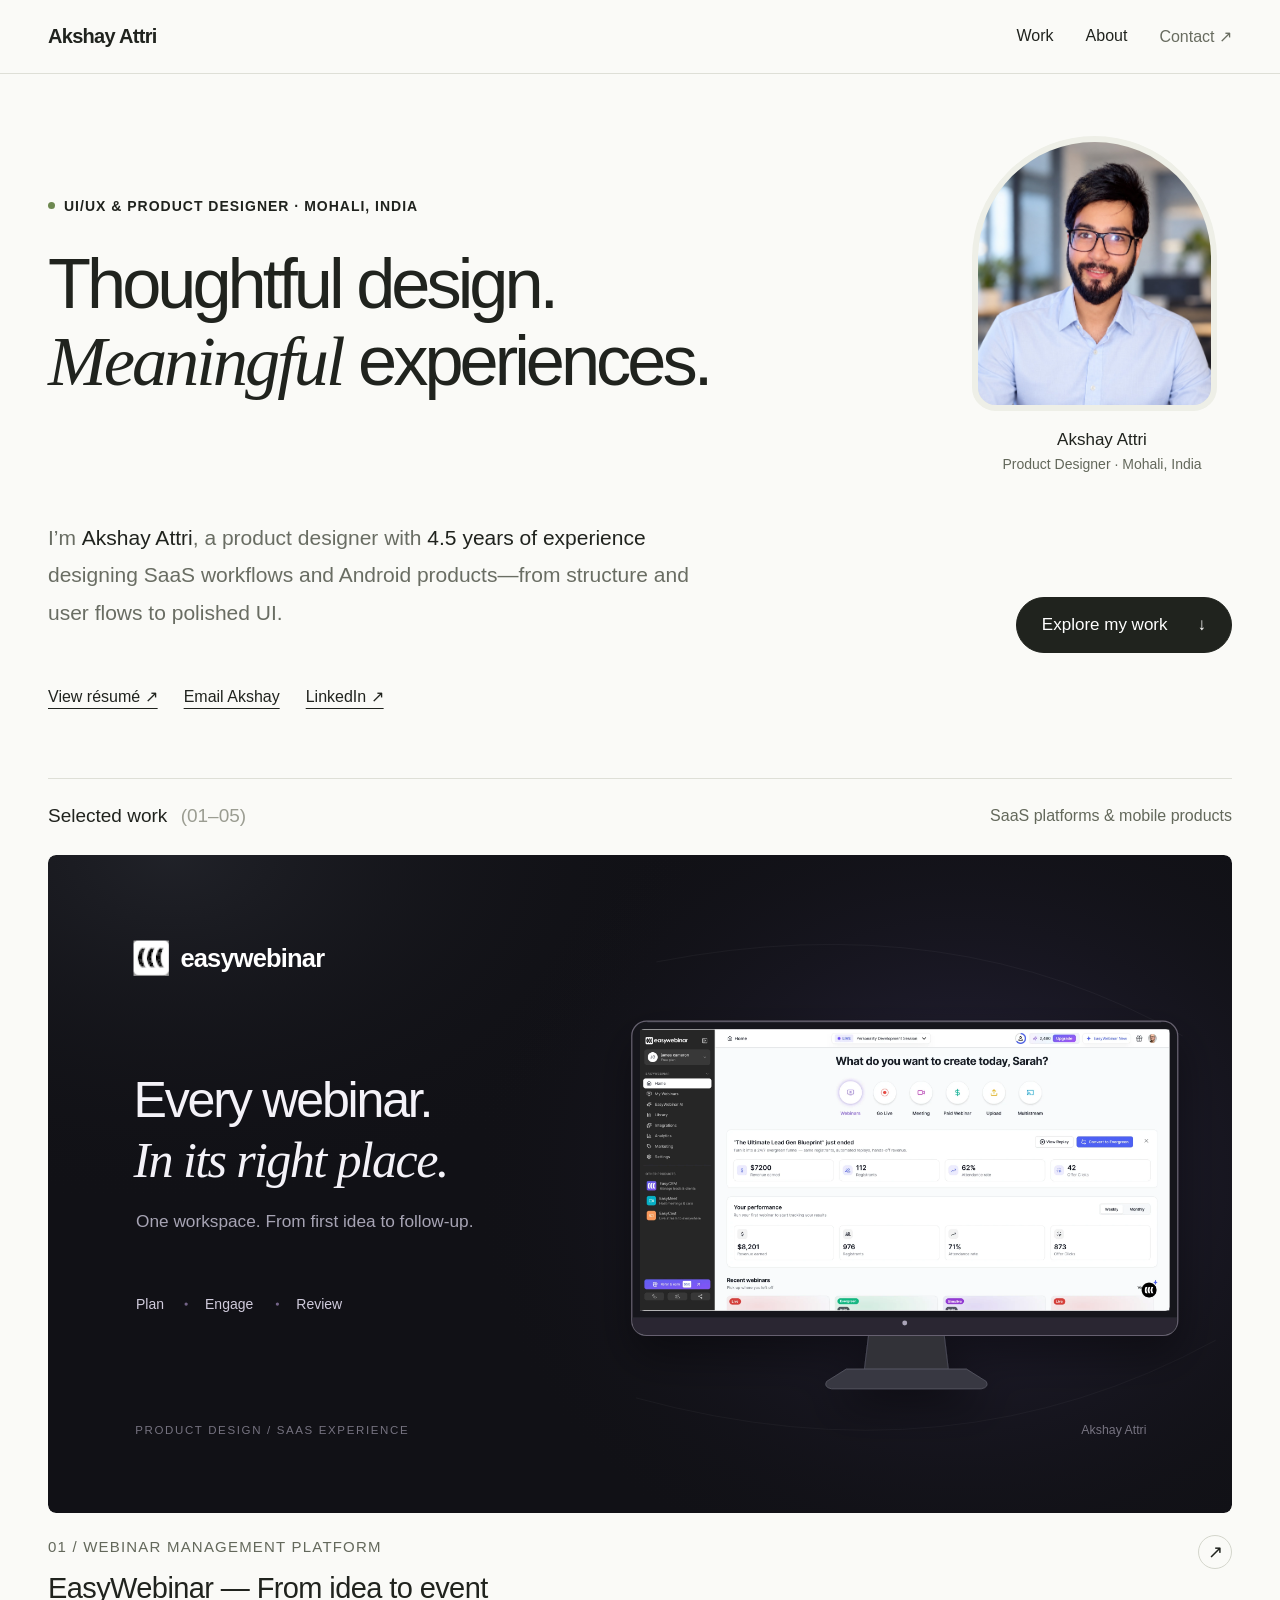
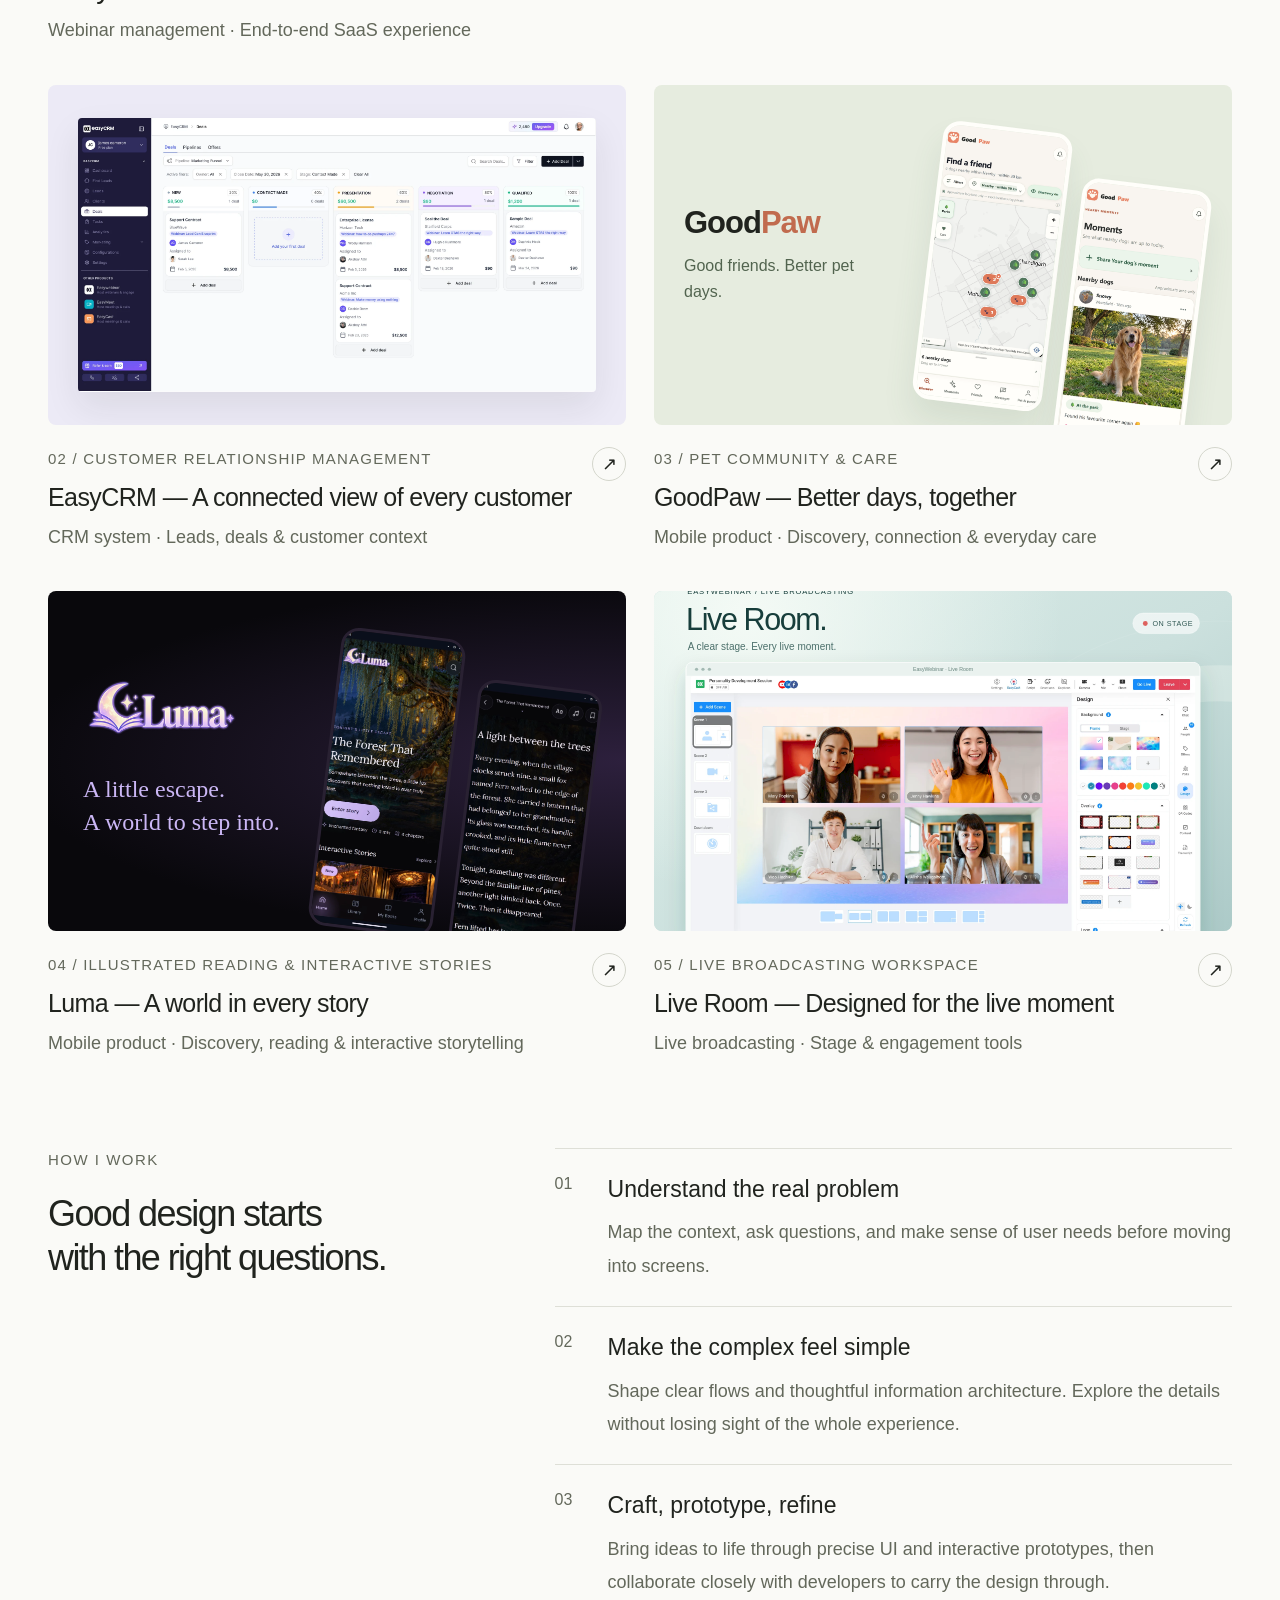
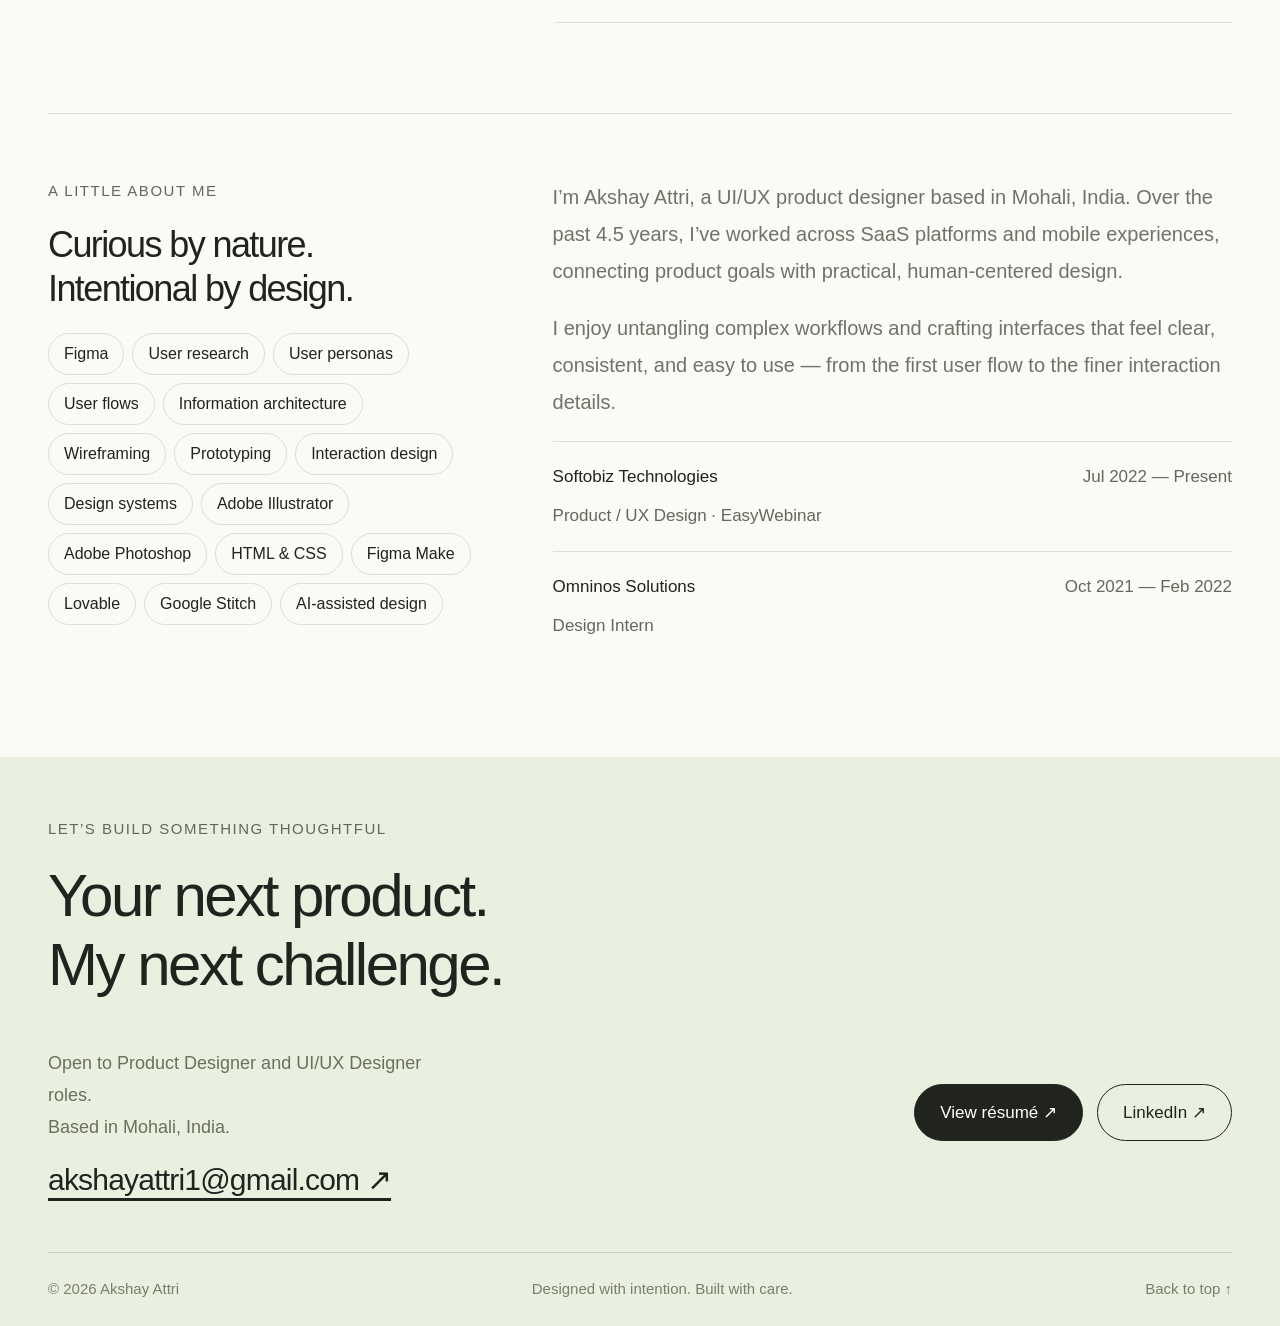
==== commit db4768d1: "Preserve EasyCRM cover proportions and unify project cover heights" ====
--- a/index.html
+++ b/index.html
@@ -10,4 +10,10 @@
 .hero-top{display:grid;grid-template-columns:minmax(0,1fr) 260px;gap:55px;align-items:center}.hero-copy{min-width:0}.hero-copy .eyebrow{font-size:14px;letter-spacing:1px}.hero-copy h1{font-size:clamp(48px,5.5vw,74px);letter-spacing:-4px;line-height:1.1;margin-bottom:24px}.hero-copy h1 em{letter-spacing:-3px}.hero-portrait{margin:0;padding:0 0 8px}.portrait-frame{width:245px;height:275px;overflow:hidden;border-radius:125px 125px 24px 24px;background:#e5e9dc;border:6px solid #eeefe7}.portrait-frame img{display:block;width:100%;height:100%;object-fit:cover;object-position:50% 35%;transform:scale(1)}.hero-portrait figcaption{text-align:center;margin-top:15px;line-height:1.6}.hero-portrait figcaption strong{display:block;font-size:17px;font-weight:500}.hero-portrait figcaption span{display:block;color:#63685b;font-size:14px}.hero-bottom{margin-top:14px}.hero{padding-top:62px}
 @media(min-width:701px) and (max-width:1000px){.hero-top{grid-template-columns:minmax(0,1fr) 200px;gap:25px}.portrait-frame{width:195px;height:235px}.hero-copy h1{font-size:55px;letter-spacing:-3px}.hero-copy h1 em{letter-spacing:-2.5px}.hero-copy .eyebrow{font-size:14px}}
 @media(max-width:700px){.hero-top{display:flex;flex-direction:column-reverse;align-items:flex-start;gap:32px}.hero-portrait{display:flex;gap:18px;align-items:center}.portrait-frame{width:110px;height:125px;border-width:3px;border-radius:60px 60px 18px 18px}.hero-portrait figcaption{text-align:left;margin:0}.hero-portrait figcaption strong{font-size:18px}.hero-portrait figcaption span{font-size:15px;max-width:190px}.hero-copy h1{font-size:clamp(44px,8vw,58px);letter-spacing:-2.7px;margin:22px 0}.hero-copy h1 em{letter-spacing:-2.4px}.hero-copy .eyebrow{font-size:14px}.hero{padding-top:35px}.hero-bottom{margin-top:0}}
-.project .visual.goodpaw-cover{background:#e6ecdf;height:auto!important;aspect-ratio:1.7;padding:30px;display:flex;justify-content:space-between;gap:20px}.gp-cover-label{font-size:31px;font-weight:700;letter-spacing:-1px;align-self:center}.gp-cover-label>span{color:#c16b4e}.gp-cover-label small{font-size:16px;display:block;font-weight:400;letter-spacing:0;max-width:170px;line-height:1.6;margin-top:12px;color:#52644f}.gp-cover-phones{display:flex;gap:15px;height:280px;transform:rotate(7deg);align-self:flex-start;margin-top:20px}.gp-cover-phones img{width:130px;height:auto;object-fit:cover;object-position:top;border:4px solid #fffefa;border-radius:17px;box-shadow:0 20px 30px #4d69551c}.gp-cover-phones img:nth-child(2){transform:translateY(40px)}@media(max-width:700px){.project .visual.goodpaw-cover{padding:23px;aspect-ratio:1.55}.gp-cover-label{font-size:25px}.gp-cover-label small{font-size:15px;max-width:130px}.gp-cover-phones{height:250px;gap:10px}.gp-cover-phones img{width:105px}.gp-cover-phones img:nth-child(2){display:none}}.project .visual.luma-cover{height:auto!important;aspect-ratio:1.7;padding:35px;display:flex;gap:25px;justify-content:space-between;background:radial-gradient(ellipse at right,#2d203d,#09080c 75%)}.luma-cover-copy{align-self:center;color:#f1edf7}.luma-cover-copy>img{width:155px;height:85px;object-fit:contain}.luma-cover-copy p{font-family:Georgia,serif;color:#cbb7f5;font-size:24px;line-height:1.4;margin:20px 0}.luma-cover-phones{display:flex;gap:17px;transform:rotate(7deg);height:300px;flex-shrink:0;align-self:flex-start;margin-top:15px}.luma-cover-phones img{width:125px;height:auto;object-fit:cover;object-position:top;border:3px solid #292132;border-radius:18px}.luma-cover-phones img:nth-child(2){transform:translateY(35px)}@media(max-width:700px){.project .visual.luma-cover{padding:25px;aspect-ratio:1.55}.luma-cover-copy>img{width:125px}.luma-cover-copy p{font-size:23px}.luma-cover-phones img{width:105px}.luma-cover-phones img:nth-child(2){display:none}.luma-cover-phones{height:260px}}.project:first-child .visual.actual{padding:0;background:#f5f5f0;aspect-ratio:1.8}.project:first-child .actual img{box-shadow:none;border-radius:8px}@media(max-width:700px){.project:first-child .visual.actual{padding:0;aspect-ratio:1.8}} .project .visual.liveroom-cover{padding:0;height:auto;aspect-ratio:1.44;background:#cbe0dd}.project .visual.liveroom-cover img{display:block;width:100%;height:auto;box-shadow:none;transition:transform .35s}.project:hover .visual.liveroom-cover img{transform:scale(1.025)}@media(prefers-reduced-motion:reduce){.project .visual.liveroom-cover img{transition:none}}</style><link rel="stylesheet" href="portfolio-polish.css"></head><body><header><nav><a class="brand" href="#">Akshay Attri</a><div class="links"><a href="#work">Work</a><a href="#about">About</a><a href="#contact">Contact ↗</a></div></nav></header><main><section class="hero"><div class="hero-top"><div class="hero-copy"><div class="eyebrow"><span class="dot"></span>UI/UX &amp; Product Designer · Mohali, India</div><h1>Thoughtful design.<br><em>Meaningful</em> experiences.</h1></div><figure class="hero-portrait"><div class="portrait-frame"><img src="assets/akshay-attri.jpg" alt="Akshay Attri, UI/UX product designer" width="1272" height="1236" fetchpriority="high"></div><figcaption><strong>Akshay Attri</strong><span>Product Designer · Mohali, India</span></figcaption></figure></div><div class="hero-bottom"><p class="intro"><span>I’m <strong>Akshay Attri</strong>, a product designer with <strong>4.5 years of experience</strong> designing SaaS workflows and Android products—from structure and user flows to polished UI.</span></p><a class="pill dark" href="#work">Explore my work <span>↓</span></a></div><div class="recruiter-links"><a href="assets/Akshay-Attri-Resume.pdf" target="_blank" rel="noopener">View résumé ↗</a><a href="mailto:akshayattri1@gmail.com">Email Akshay</a><a href="https://www.linkedin.com/in/akshay-attri-a3823b136/" target="_blank" rel="noopener">LinkedIn ↗</a></div></section><section id="work"><div class="section-top"><h2>Selected work <span style="color:#9b9d92;margin-left:8px">(01–05)</span></h2><small>SaaS platforms &amp; mobile products</small></div><div class="work-grid"><a class="project" href="easywebinar.html"><div class="visual actual" style="--cardwash:#eeebf8"><img src="assets/easywebinar-cover.svg" alt="EasyWebinar: every webinar in its right place — organized overview, scheduling, and engagement"></div><div class="info"><div><div class="project-type">01 / WEBINAR MANAGEMENT PLATFORM</div><h3>EasyWebinar — From idea to event</h3><p>Webinar management · End-to-end SaaS experience</p></div><span class="arrow">↗</span></div></a><a class="project" href="easycrm.html"><div class="visual actual" style="--cardwash:#eceaf6"><img src="assets/easycrm-hero.webp" alt="EasyCRM product interface" loading="lazy" width="1920" height="1018"></div><div class="info"><div><div class="project-type">02 / CUSTOMER RELATIONSHIP MANAGEMENT</div><h3>EasyCRM — A connected view of every customer</h3><p>CRM system · Leads, deals &amp; customer context</p></div><span class="arrow">↗</span></div></a><a class="project" href="goodpaw.html"><div class="visual goodpaw-cover"><div class="gp-cover-label">Good<span>Paw</span><small>Good friends. Better pet days.</small></div><div class="gp-cover-phones"><img loading="lazy" src="assets/goodpaw/discover.webp" alt="GoodPaw nearby discovery" width="980" height="2051"><img loading="lazy" src="assets/goodpaw/moments.webp" alt="GoodPaw Moments" width="980" height="2051"></div></div><div class="info"><div><div class="project-type">03 / PET COMMUNITY &amp; CARE</div><h3>GoodPaw — Better days, together</h3><p>Mobile product · Discovery, connection &amp; everyday care</p></div><span class="arrow">↗</span></div></a><a class="project" href="luma.html"><div class="visual luma-cover"><div class="luma-cover-copy"><img src="assets/luma/logo.png" alt="Luma" width="1200" height="484"><p>A little escape.<br>A world to step into.</p></div><div class="luma-cover-phones"><img loading="lazy" src="assets/luma/home.webp" alt="Luma illustrated home" width="824" height="1830"><img loading="lazy" src="assets/luma/reader.webp" alt="Luma reading experience" width="824" height="1830"></div></div><div class="info"><div><div class="project-type">04 / ILLUSTRATED READING &amp; INTERACTIVE STORIES</div><h3>Luma — A world in every story</h3><p>Mobile product · Discovery, reading &amp; interactive storytelling</p></div><span class="arrow">↗</span></div></a><a class="project" href="liveroom.html"><div class="visual liveroom-cover"><img src="assets/liveroom-cover.svg" alt="Live Room product showcase with the broadcasting workspace on a soft sea-glass background" loading="lazy" width="1920" height="980"></div><div class="info"><div><div class="project-type">05 / LIVE BROADCASTING WORKSPACE</div><h3>Live Room — Designed for the live moment</h3><p>Live broadcasting · Stage &amp; engagement tools</p></div><span class="arrow">↗</span></div></a></div></section><section class="approach"><div><span class="label">How I work</span><h2>Good design starts<br>with the right questions.</h2></div><div class="steps"><div class="step"><small>01</small><div><h3>Understand the real problem</h3><p>Map the context, ask questions, and make sense of user needs before moving into screens.</p></div></div><div class="step"><small>02</small><div><h3>Make the complex feel simple</h3><p>Shape clear flows and thoughtful information architecture. Explore the details without losing sight of the whole experience.</p></div></div><div class="step"><small>03</small><div><h3>Craft, prototype, refine</h3><p>Bring ideas to life through precise UI and interactive prototypes, then collaborate closely with developers to carry the design through.</p></div></div></div></section><section class="about" id="about"><div><span class="label">A little about me</span><h2>Curious by nature.<br>Intentional by design.</h2><div class="skills"><span>Figma</span><span>User research</span><span>User personas</span><span>User flows</span><span>Information architecture</span><span>Wireframing</span><span>Prototyping</span><span>Interaction design</span><span>Design systems</span><span>Adobe Illustrator</span><span>Adobe Photoshop</span><span>HTML &amp; CSS</span><span>Figma Make</span><span>Lovable</span><span>Google Stitch</span><span>AI-assisted design</span></div></div><div><p>I’m Akshay Attri, a UI/UX product designer based in Mohali, India. Over the past 4.5 years, I’ve worked across SaaS platforms and mobile experiences, connecting product goals with practical, human-centered design.</p><p>I enjoy untangling complex workflows and crafting interfaces that feel clear, consistent, and easy to use — from the first user flow to the finer interaction details.</p><div class="experience"><div>Softobiz Technologies<br><span style="display:block;margin-top:8px">Product / UX Design · EasyWebinar</span></div><span>Jul 2022 — Present</span></div><div class="experience"><div>Omninos Solutions<br><span style="display:block;margin-top:8px">Design Intern</span></div><span>Oct 2021 — Feb 2022</span></div></div></section></main><footer id="contact"><div class="footer-inner"><span class="label">Let’s build something thoughtful</span><h2>Your next product.<br>My next challenge.</h2><div class="footer-row"><div><p class="footer-note">Open to Product Designer and UI/UX Designer roles.<br>Based in Mohali, India.</p><a class="contact-email" href="mailto:akshayattri1@gmail.com">akshayattri1@gmail.com ↗</a></div><div class="contact-actions"><a class="pill dark" href="assets/Akshay-Attri-Resume.pdf" target="_blank" rel="noopener">View résumé ↗</a><a class="pill" href="https://www.linkedin.com/in/akshay-attri-a3823b136/" target="_blank" rel="noopener">LinkedIn ↗</a></div></div><div class="bottom"><span>© <span id="year"></span> Akshay Attri</span><span>Designed with intention. Built with care.</span><a href="#">Back to top ↑</a></div></div></footer><script>document.querySelector("#year").textContent=new Date().getFullYear()</script></body></html>+.project .visual.goodpaw-cover{background:#e6ecdf;height:auto!important;aspect-ratio:1.7;padding:30px;display:flex;justify-content:space-between;gap:20px}.gp-cover-label{font-size:31px;font-weight:700;letter-spacing:-1px;align-self:center}.gp-cover-label>span{color:#c16b4e}.gp-cover-label small{font-size:16px;display:block;font-weight:400;letter-spacing:0;max-width:170px;line-height:1.6;margin-top:12px;color:#52644f}.gp-cover-phones{display:flex;gap:15px;height:280px;transform:rotate(7deg);align-self:flex-start;margin-top:20px}.gp-cover-phones img{width:130px;height:auto;object-fit:cover;object-position:top;border:4px solid #fffefa;border-radius:17px;box-shadow:0 20px 30px #4d69551c}.gp-cover-phones img:nth-child(2){transform:translateY(40px)}@media(max-width:700px){.project .visual.goodpaw-cover{padding:23px;aspect-ratio:1.55}.gp-cover-label{font-size:25px}.gp-cover-label small{font-size:15px;max-width:130px}.gp-cover-phones{height:250px;gap:10px}.gp-cover-phones img{width:105px}.gp-cover-phones img:nth-child(2){display:none}}.project .visual.luma-cover{height:auto!important;aspect-ratio:1.7;padding:35px;display:flex;gap:25px;justify-content:space-between;background:radial-gradient(ellipse at right,#2d203d,#09080c 75%)}.luma-cover-copy{align-self:center;color:#f1edf7}.luma-cover-copy>img{width:155px;height:85px;object-fit:contain}.luma-cover-copy p{font-family:Georgia,serif;color:#cbb7f5;font-size:24px;line-height:1.4;margin:20px 0}.luma-cover-phones{display:flex;gap:17px;transform:rotate(7deg);height:300px;flex-shrink:0;align-self:flex-start;margin-top:15px}.luma-cover-phones img{width:125px;height:auto;object-fit:cover;object-position:top;border:3px solid #292132;border-radius:18px}.luma-cover-phones img:nth-child(2){transform:translateY(35px)}@media(max-width:700px){.project .visual.luma-cover{padding:25px;aspect-ratio:1.55}.luma-cover-copy>img{width:125px}.luma-cover-copy p{font-size:23px}.luma-cover-phones img{width:105px}.luma-cover-phones img:nth-child(2){display:none}.luma-cover-phones{height:260px}}.project:first-child .visual.actual{padding:0;background:#f5f5f0;aspect-ratio:1.8}.project:first-child .actual img{box-shadow:none;border-radius:8px}@media(max-width:700px){.project:first-child .visual.actual{padding:0;aspect-ratio:1.8}} .project .visual.liveroom-cover{padding:0;height:auto;aspect-ratio:1.44;background:#cbe0dd}.project .visual.liveroom-cover img{display:block;width:100%;height:auto;box-shadow:none;transition:transform .35s}.project:hover .visual.liveroom-cover img{transform:scale(1.025)}@media(prefers-reduced-motion:reduce){.project .visual.liveroom-cover img{transition:none}}
+/* Shared project-card dimensions; preserve desktop screenshot proportions. */
+.project:not(:first-child) .visual{height:auto!important;aspect-ratio:1.7;min-width:0;min-height:0}
+.project:not(:first-child) .visual.actual{display:grid;grid-template-columns:minmax(0,1fr);place-items:center;aspect-ratio:1.7;padding:30px}
+.project:not(:first-child) .visual.actual img{width:100%;height:auto;max-width:100%;max-height:100%;min-width:0;min-height:0;object-fit:contain;align-self:center;justify-self:center}
+@media(max-width:700px){.project:not(:first-child) .visual,.project:not(:first-child) .visual.actual{aspect-ratio:1.55}.project:not(:first-child) .visual.actual{padding:23px}}
+</style><link rel="stylesheet" href="portfolio-polish.css"></head><body><header><nav><a class="brand" href="#">Akshay Attri</a><div class="links"><a href="#work">Work</a><a href="#about">About</a><a href="#contact">Contact ↗</a></div></nav></header><main><section class="hero"><div class="hero-top"><div class="hero-copy"><div class="eyebrow"><span class="dot"></span>UI/UX &amp; Product Designer · Mohali, India</div><h1>Thoughtful design.<br><em>Meaningful</em> experiences.</h1></div><figure class="hero-portrait"><div class="portrait-frame"><img src="assets/akshay-attri.jpg" alt="Akshay Attri, UI/UX product designer" width="1272" height="1236" fetchpriority="high"></div><figcaption><strong>Akshay Attri</strong><span>Product Designer · Mohali, India</span></figcaption></figure></div><div class="hero-bottom"><p class="intro"><span>I’m <strong>Akshay Attri</strong>, a product designer with <strong>4.5 years of experience</strong> designing SaaS workflows and Android products—from structure and user flows to polished UI.</span></p><a class="pill dark" href="#work">Explore my work <span>↓</span></a></div><div class="recruiter-links"><a href="assets/Akshay-Attri-Resume.pdf" target="_blank" rel="noopener">View résumé ↗</a><a href="mailto:akshayattri1@gmail.com">Email Akshay</a><a href="https://www.linkedin.com/in/akshay-attri-a3823b136/" target="_blank" rel="noopener">LinkedIn ↗</a></div></section><section id="work"><div class="section-top"><h2>Selected work <span style="color:#9b9d92;margin-left:8px">(01–05)</span></h2><small>SaaS platforms &amp; mobile products</small></div><div class="work-grid"><a class="project" href="easywebinar.html"><div class="visual actual" style="--cardwash:#eeebf8"><img src="assets/easywebinar-cover.svg" alt="EasyWebinar: every webinar in its right place — organized overview, scheduling, and engagement"></div><div class="info"><div><div class="project-type">01 / WEBINAR MANAGEMENT PLATFORM</div><h3>EasyWebinar — From idea to event</h3><p>Webinar management · End-to-end SaaS experience</p></div><span class="arrow">↗</span></div></a><a class="project" href="easycrm.html"><div class="visual actual" style="--cardwash:#eceaf6"><img src="assets/easycrm-hero.webp" alt="EasyCRM product interface" loading="lazy" width="1920" height="1018"></div><div class="info"><div><div class="project-type">02 / CUSTOMER RELATIONSHIP MANAGEMENT</div><h3>EasyCRM — A connected view of every customer</h3><p>CRM system · Leads, deals &amp; customer context</p></div><span class="arrow">↗</span></div></a><a class="project" href="goodpaw.html"><div class="visual goodpaw-cover"><div class="gp-cover-label">Good<span>Paw</span><small>Good friends. Better pet days.</small></div><div class="gp-cover-phones"><img loading="lazy" src="assets/goodpaw/discover.webp" alt="GoodPaw nearby discovery" width="980" height="2051"><img loading="lazy" src="assets/goodpaw/moments.webp" alt="GoodPaw Moments" width="980" height="2051"></div></div><div class="info"><div><div class="project-type">03 / PET COMMUNITY &amp; CARE</div><h3>GoodPaw — Better days, together</h3><p>Mobile product · Discovery, connection &amp; everyday care</p></div><span class="arrow">↗</span></div></a><a class="project" href="luma.html"><div class="visual luma-cover"><div class="luma-cover-copy"><img src="assets/luma/logo.png" alt="Luma" width="1200" height="484"><p>A little escape.<br>A world to step into.</p></div><div class="luma-cover-phones"><img loading="lazy" src="assets/luma/home.webp" alt="Luma illustrated home" width="824" height="1830"><img loading="lazy" src="assets/luma/reader.webp" alt="Luma reading experience" width="824" height="1830"></div></div><div class="info"><div><div class="project-type">04 / ILLUSTRATED READING &amp; INTERACTIVE STORIES</div><h3>Luma — A world in every story</h3><p>Mobile product · Discovery, reading &amp; interactive storytelling</p></div><span class="arrow">↗</span></div></a><a class="project" href="liveroom.html"><div class="visual liveroom-cover"><img src="assets/liveroom-cover.svg" alt="Live Room product showcase with the broadcasting workspace on a soft sea-glass background" loading="lazy" width="1920" height="980"></div><div class="info"><div><div class="project-type">05 / LIVE BROADCASTING WORKSPACE</div><h3>Live Room — Designed for the live moment</h3><p>Live broadcasting · Stage &amp; engagement tools</p></div><span class="arrow">↗</span></div></a></div></section><section class="approach"><div><span class="label">How I work</span><h2>Good design starts<br>with the right questions.</h2></div><div class="steps"><div class="step"><small>01</small><div><h3>Understand the real problem</h3><p>Map the context, ask questions, and make sense of user needs before moving into screens.</p></div></div><div class="step"><small>02</small><div><h3>Make the complex feel simple</h3><p>Shape clear flows and thoughtful information architecture. Explore the details without losing sight of the whole experience.</p></div></div><div class="step"><small>03</small><div><h3>Craft, prototype, refine</h3><p>Bring ideas to life through precise UI and interactive prototypes, then collaborate closely with developers to carry the design through.</p></div></div></div></section><section class="about" id="about"><div><span class="label">A little about me</span><h2>Curious by nature.<br>Intentional by design.</h2><div class="skills"><span>Figma</span><span>User research</span><span>User personas</span><span>User flows</span><span>Information architecture</span><span>Wireframing</span><span>Prototyping</span><span>Interaction design</span><span>Design systems</span><span>Adobe Illustrator</span><span>Adobe Photoshop</span><span>HTML &amp; CSS</span><span>Figma Make</span><span>Lovable</span><span>Google Stitch</span><span>AI-assisted design</span></div></div><div><p>I’m Akshay Attri, a UI/UX product designer based in Mohali, India. Over the past 4.5 years, I’ve worked across SaaS platforms and mobile experiences, connecting product goals with practical, human-centered design.</p><p>I enjoy untangling complex workflows and crafting interfaces that feel clear, consistent, and easy to use — from the first user flow to the finer interaction details.</p><div class="experience"><div>Softobiz Technologies<br><span style="display:block;margin-top:8px">Product / UX Design · EasyWebinar</span></div><span>Jul 2022 — Present</span></div><div class="experience"><div>Omninos Solutions<br><span style="display:block;margin-top:8px">Design Intern</span></div><span>Oct 2021 — Feb 2022</span></div></div></section></main><footer id="contact"><div class="footer-inner"><span class="label">Let’s build something thoughtful</span><h2>Your next product.<br>My next challenge.</h2><div class="footer-row"><div><p class="footer-note">Open to Product Designer and UI/UX Designer roles.<br>Based in Mohali, India.</p><a class="contact-email" href="mailto:akshayattri1@gmail.com">akshayattri1@gmail.com ↗</a></div><div class="contact-actions"><a class="pill dark" href="assets/Akshay-Attri-Resume.pdf" target="_blank" rel="noopener">View résumé ↗</a><a class="pill" href="https://www.linkedin.com/in/akshay-attri-a3823b136/" target="_blank" rel="noopener">LinkedIn ↗</a></div></div><div class="bottom"><span>© <span id="year"></span> Akshay Attri</span><span>Designed with intention. Built with care.</span><a href="#">Back to top ↑</a></div></div></footer><script>document.querySelector("#year").textContent=new Date().getFullYear()</script></body></html>
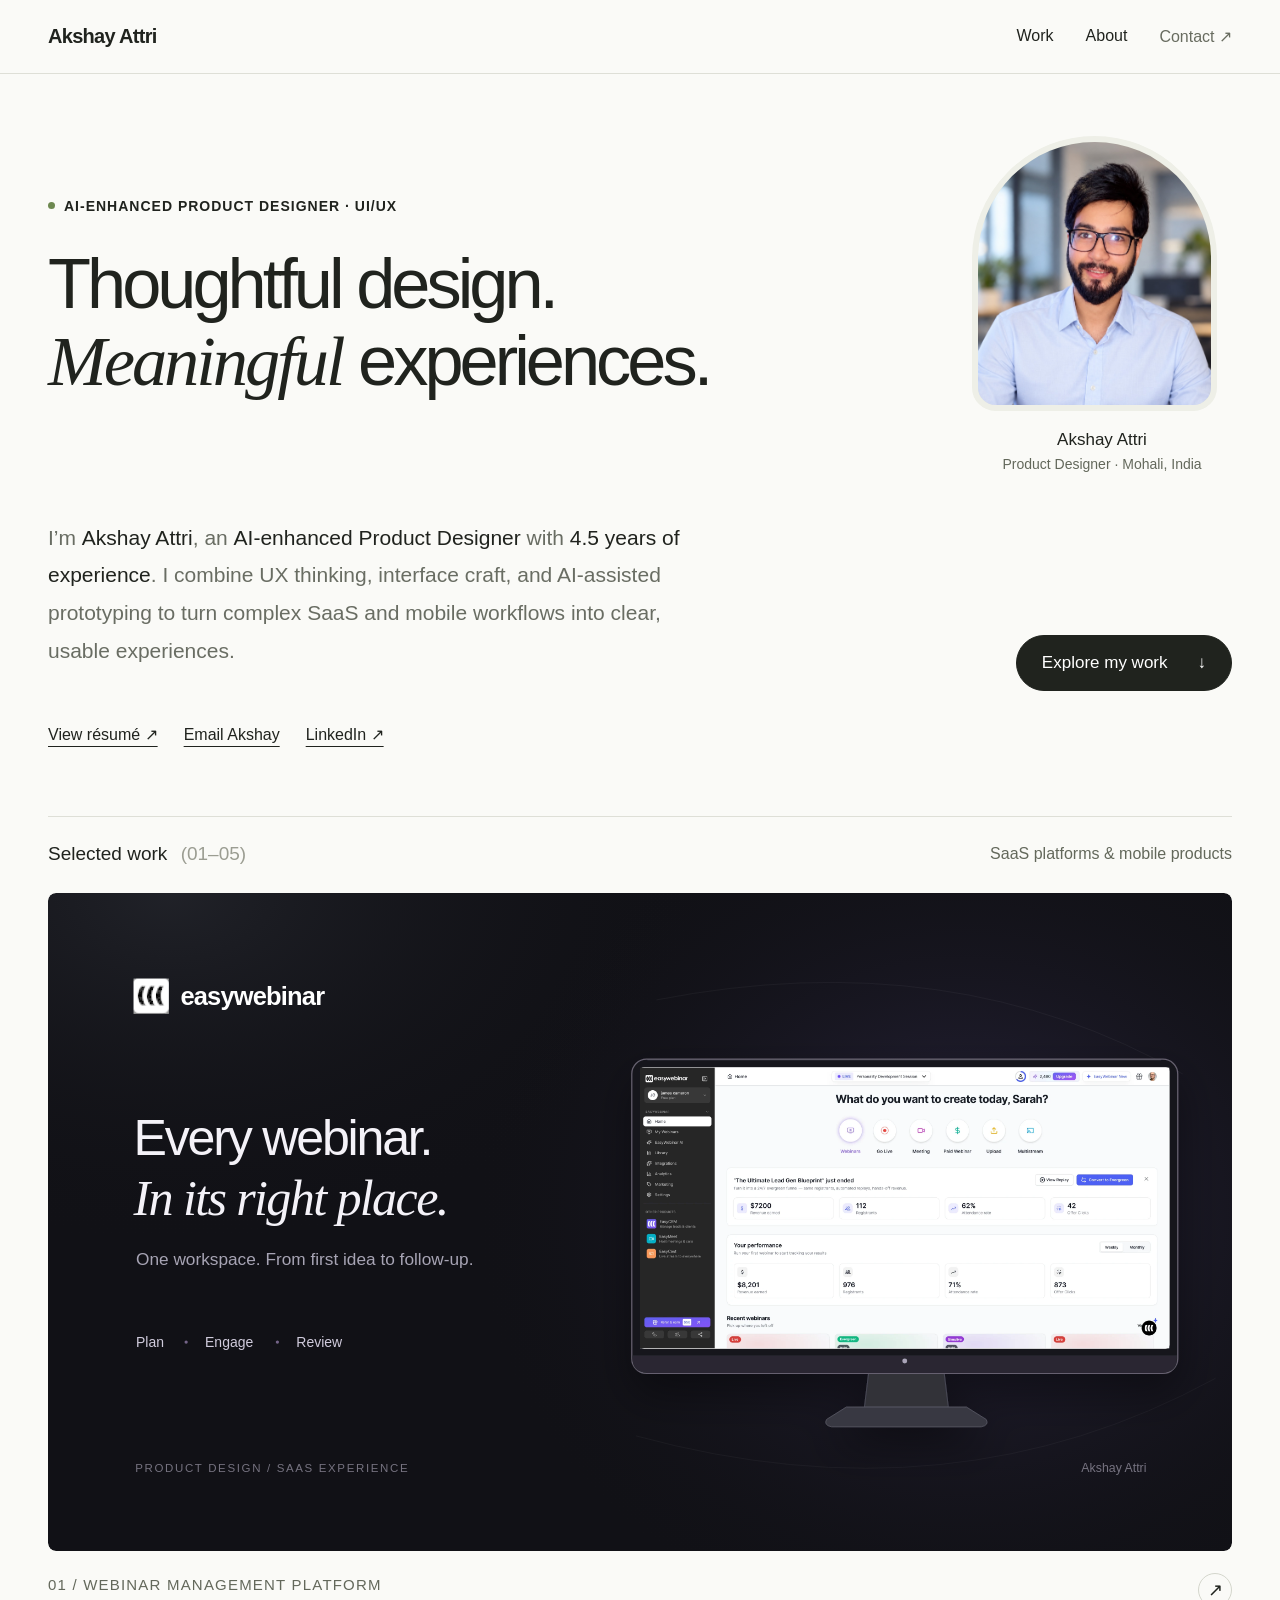
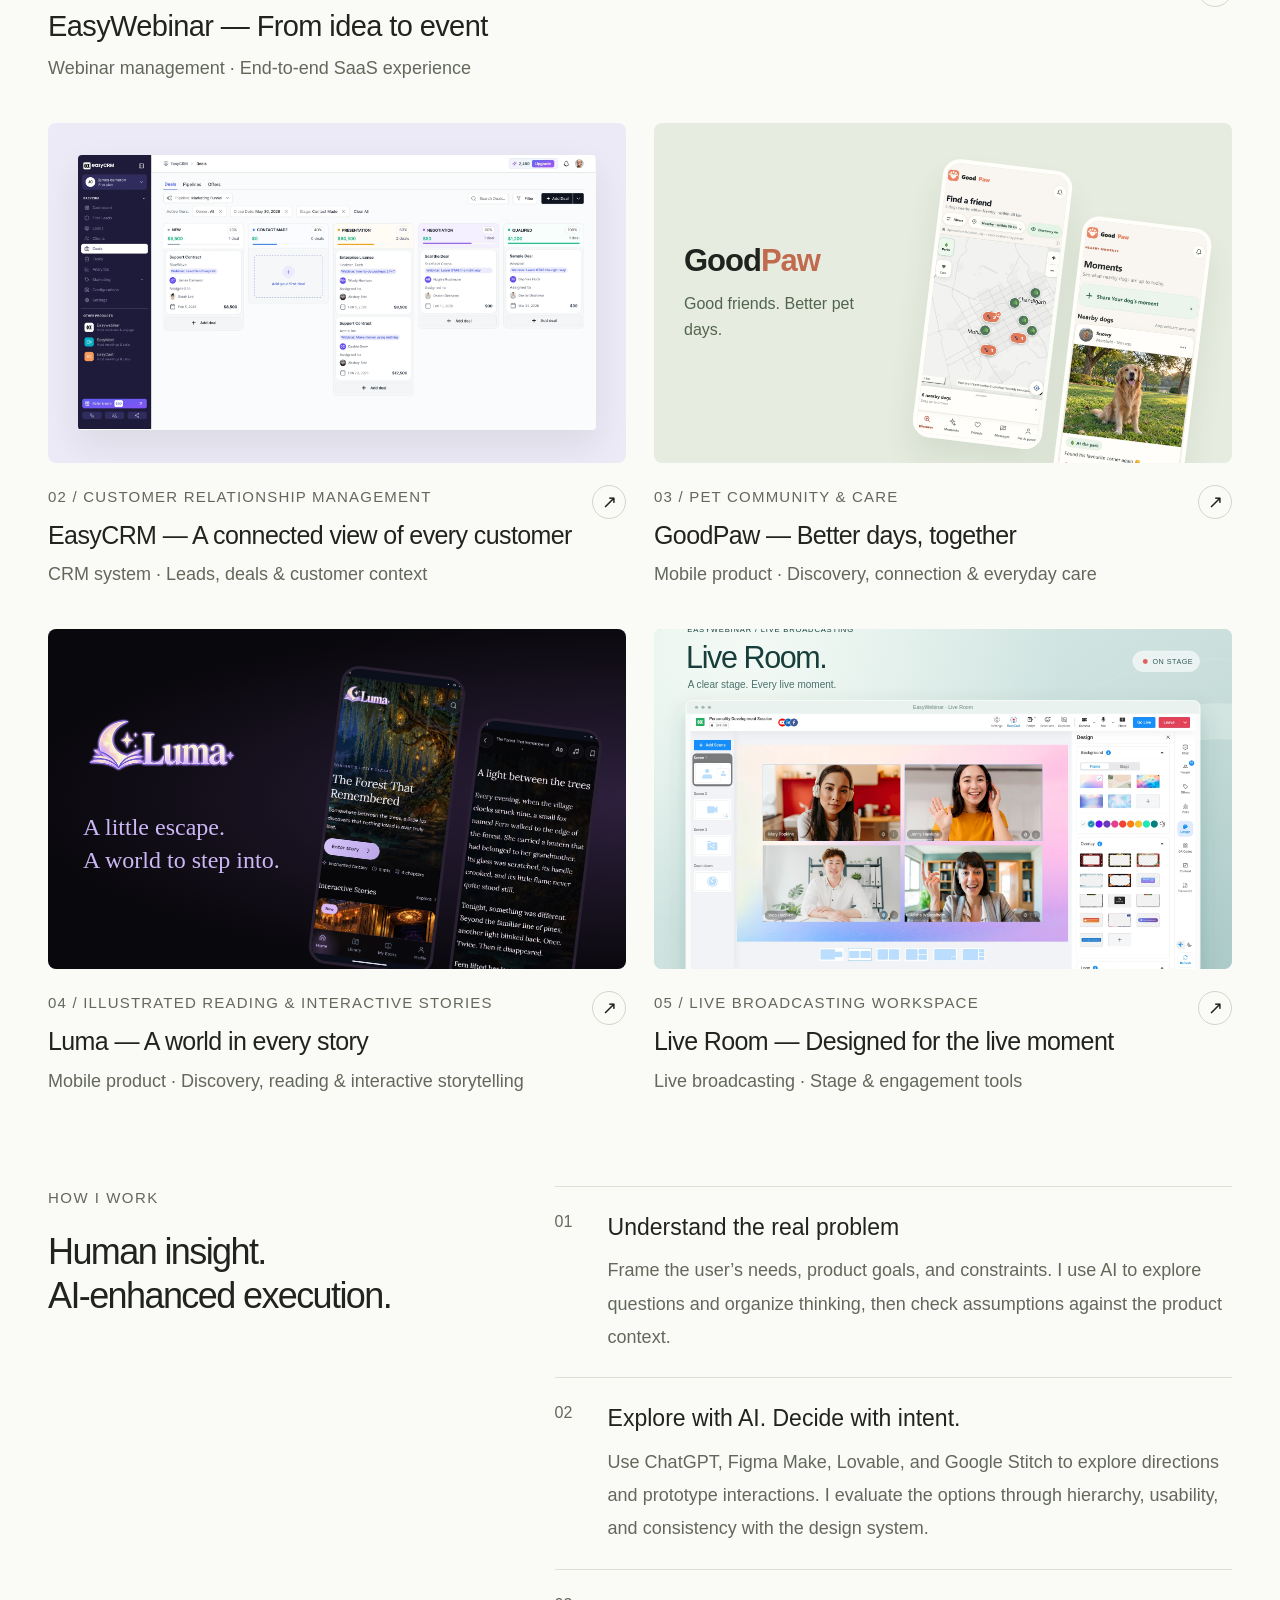
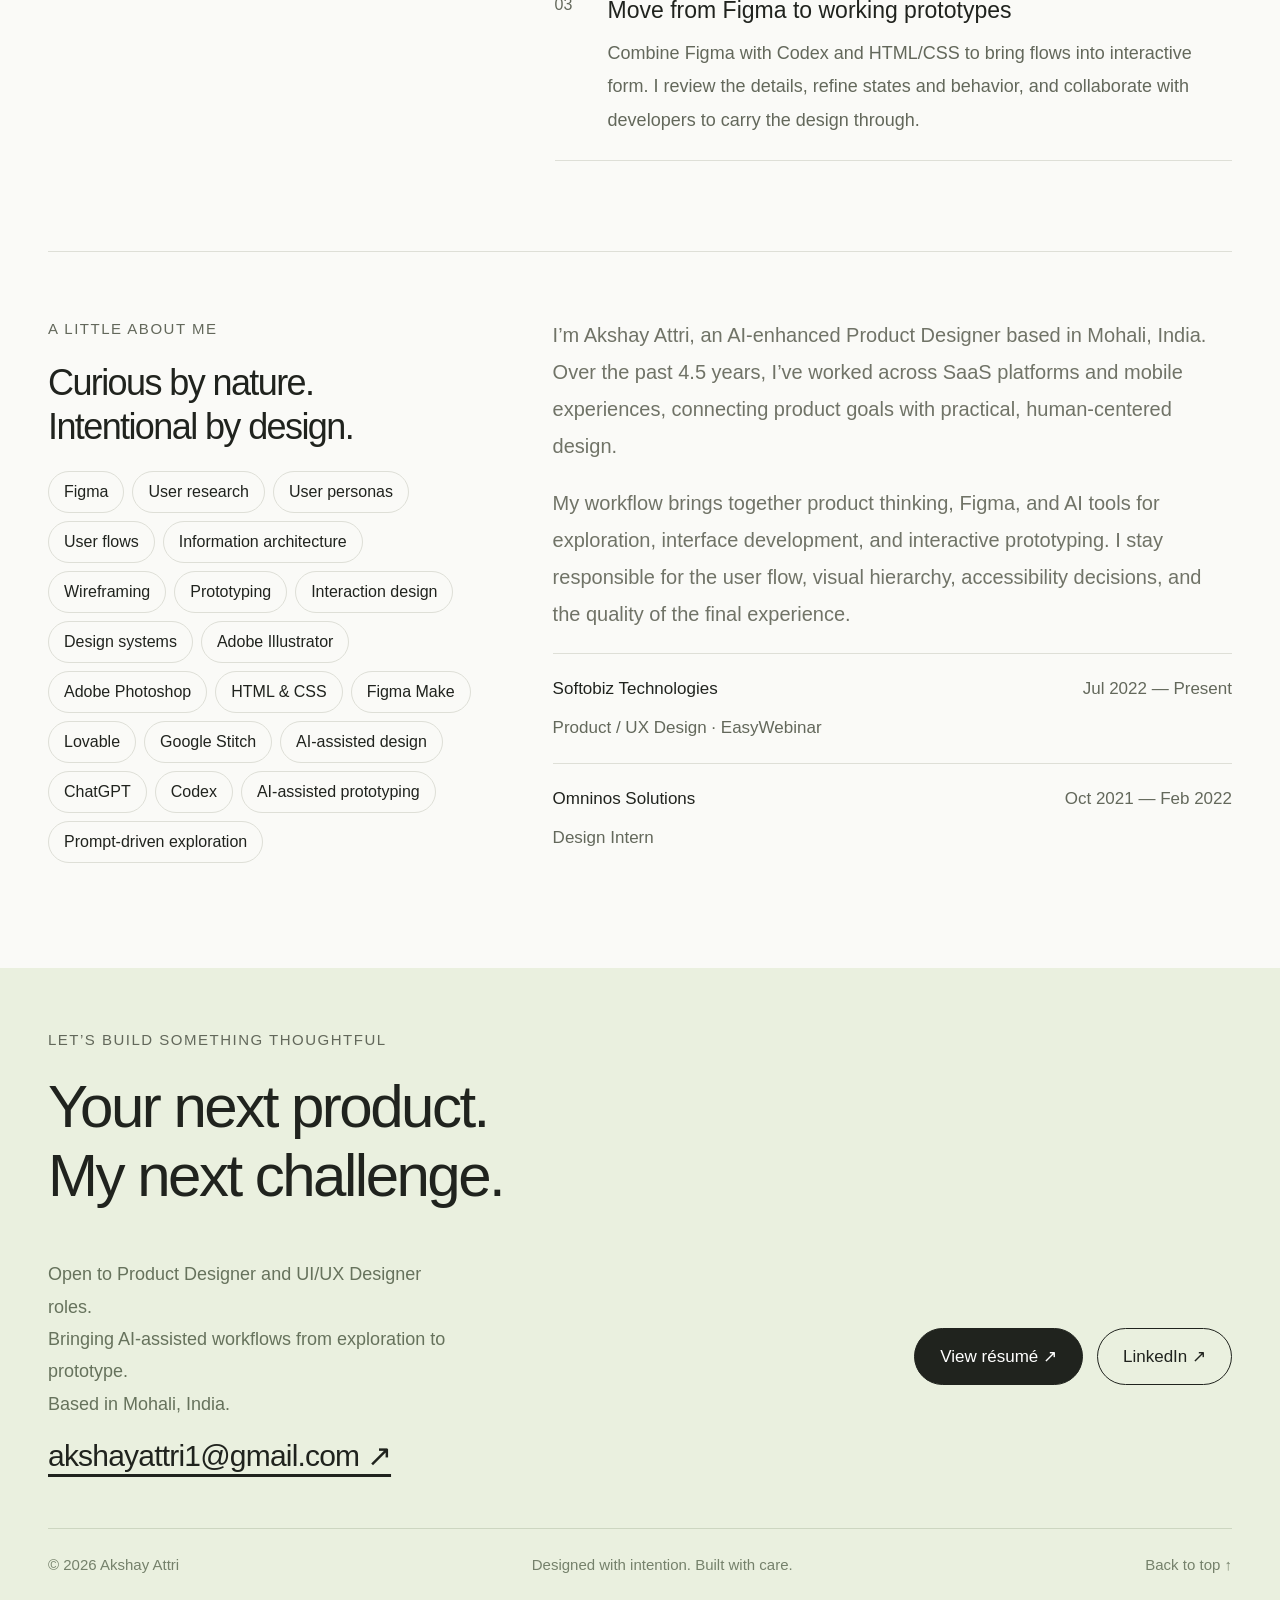
==== commit f611a20d: "Position Akshay Attri as an AI-enhanced Product Designer" ====
--- a/index.html
+++ b/index.html
@@ -1,4 +1,4 @@
-<!doctype html><html lang="en"><head><meta charset="UTF-8"><meta name="viewport" content="width=device-width,initial-scale=1"><meta name="description" content="Akshay Attri, UI/UX Product Designer with 4.5 years of experience. Explore selected SaaS and mobile design projects."><title>Akshay Attri — Product Designer</title><style>
+<!doctype html><html lang="en"><head><meta charset="UTF-8"><meta name="viewport" content="width=device-width,initial-scale=1"><meta name="description" content="Akshay Attri, AI-enhanced Product Designer with 4.5 years of experience in SaaS and mobile UX. Combining product thinking, Figma, AI-assisted exploration, and interactive prototyping."><title>Akshay Attri — AI-Enhanced Product Designer</title><style>
 :root{--ink:#20231e;--muted:#74766e;--paper:#fafaf7;--line:#dedfd7;--accent:#d9f27e}*{box-sizing:border-box}html{scroll-behavior:smooth;scroll-padding-top:90px}body{margin:0;background:var(--paper);color:var(--ink);font-family:Arial,Helvetica,sans-serif;-webkit-font-smoothing:antialiased}a{color:inherit;text-decoration:none}button{font:inherit;cursor:pointer}header{position:sticky;top:0;z-index:5;background:#fafaf7ed;backdrop-filter:blur(16px);border-bottom:1px solid var(--line)}nav{max-width:1280px;margin:auto;padding:25px 48px;display:flex;align-items:center;justify-content:space-between}.brand{font-size:19px;font-weight:700;letter-spacing:-.7px}.brand span{display:inline-grid;place-items:center;width:28px;height:28px;background:var(--ink);color:white;border-radius:50%;margin-right:9px;font-size:15px;letter-spacing:-1px}.links{display:flex;gap:32px;font-size:16px}.links a:hover{text-decoration:underline;text-underline-offset:6px}.links a:last-child{color:#686c60}main{max-width:1280px;margin:auto;padding:0 48px}.hero{padding:80px 0 68px;position:relative}.eyebrow{font-size:15px;text-transform:uppercase;letter-spacing:1.7px;font-weight:600;display:flex;gap:9px;align-items:center}.dot{width:7px;height:7px;border-radius:50%;background:#6d8850}.hero h1{font-size:clamp(48px,6.6vw,84px);font-weight:500;letter-spacing:-5px;line-height:1.06;max-width:920px;margin:28px 0}.hero h1 em{font-family:Georgia,serif;font-weight:400;letter-spacing:-4px}.hero-bottom{display:flex;justify-content:space-between;align-items:end}.intro{font-size:18px;line-height:1.75;color:#696d63;max-width:490px}.intro strong{color:var(--ink);font-weight:500}.pill{display:inline-flex;align-items:center;gap:30px;border:1px solid var(--ink);border-radius:40px;padding:15px 23px;font-size:16px}.pill.dark{background:var(--ink);color:white}.pill:hover{background:var(--accent);color:var(--ink)}.section-top{display:flex;justify-content:space-between;align-items:center;border-top:1px solid var(--line);padding:26px 0 28px}.section-top h2{font-size:16px;font-weight:500;margin:0}.section-top small{font-size:15px;color:var(--muted)}.work-grid{display:grid;grid-template-columns:1fr 1fr;gap:40px 28px}.project{display:block;border:0;background:none;text-align:left;padding:0;color:inherit}.project:first-child{grid-column:1/-1}.visual{height:340px;border-radius:8px;overflow:hidden;position:relative;display:flex;align-items:center;justify-content:center;padding:44px;background:#e9e9ef;transition:background .3s}.project:first-child .visual{height:500px;background:#e9e9ef}.project:hover .visual .mock{transform:translateY(-7px) rotate(-1deg)}.project .info{display:flex;justify-content:space-between;gap:14px;padding:20px 0 0}.info h3{font-size:20px;letter-spacing:-.6px;font-weight:500;margin:0 0 8px}.info p{font-size:15px;color:var(--muted);margin:0;line-height:1.5}.arrow{border:1px solid #d4d6cc;border-radius:50%;width:34px;height:34px;display:grid;place-items:center}.mock{transition:transform .3s;box-shadow:0 25px 60px #28273b20;background:white;border:1px solid #ffffffbb;border-radius:7px;width:100%;max-width:880px;font-size:15px;overflow:hidden}.appbar{display:flex;justify-content:space-between;border-bottom:1px solid #ececf1;padding:14px 17px;align-items:center;font-weight:bold;color:#3c3a4b}.appbar i{font-style:normal;color:#7565c7}.app-layout{display:flex;height:310px}.sidebar{width:136px;background:#fbfbfd;padding:18px 12px;border-right:1px solid #eee}.sidebar span{display:block;padding:10px;color:#888}.sidebar span.active{background:#efebfc;color:#6b53b9;border-radius:4px}.stage{background:#f0f0f5;flex:1;padding:20px;display:flex;flex-direction:column}.stage-head{display:flex;justify-content:space-between;margin-bottom:14px;color:#6e6d80}.feed{flex:1;background:linear-gradient(130deg,#364255,#16212d);border-radius:5px;position:relative;display:flex;justify-content:center;align-items:center;overflow:hidden}.person{height:140px;width:140px;border-radius:50%;background:#c6c2b4;position:relative;overflow:hidden}.person:before{content:'';position:absolute;left:47px;top:20px;width:49px;height:62px;background:#b98366;border-radius:46% 46% 42% 42%;box-shadow:0 -12px 0 3px #332e30}.person:after{content:'';position:absolute;bottom:-40px;left:8px;width:126px;height:100px;background:#525c72;border-radius:50%}.feed-label{position:absolute;bottom:12px;left:12px;background:#161f2bbd;color:white;border-radius:3px;padding:7px 12px}.live{position:absolute;top:13px;left:13px;background:#ef6b70;color:white;padding:4px 7px;font-size:15px;border-radius:3px}.controls{display:flex;justify-content:center;gap:10px;padding-top:13px}.controls b{background:white;padding:7px 12px;border-radius:4px;color:#616174}.controls b:last-child{background:#7863cb;color:white}.chat{width:165px;padding:16px 13px}.chat strong{font-size:15px}.chat p{line-height:1.6;color:#8a8995;margin:20px 0}.chat small{color:#625587}.caption{position:absolute;bottom:17px;left:22px;color:#7e7e8b;font-size:15px;letter-spacing:.5px}.phones{gap:18px;background:#e5eddf}.phone{border:5px solid #222a26;border-radius:27px;background:#fffdf6;width:152px;min-width:152px;height:275px;box-shadow:0 15px 30px #425d4820;overflow:hidden;position:relative;padding:20px 10px 10px;font-size:15px;transform:rotate(-8deg)}.phone.second{transform:translateY(20px) rotate(7deg)}.phone .island{position:absolute;top:5px;left:50%;transform:translateX(-50%);width:46px;height:9px;background:#222a26;border-radius:9px}.phone h4{font-size:18px;letter-spacing:-.7px;margin:13px 0 6px}.phone p{font-size:15px;color:#83877b;line-height:1.6}.map{height:140px;background:repeating-linear-gradient(25deg,transparent 0 22px,#fffaf1 23px 29px,transparent 30px 43px),repeating-linear-gradient(120deg,#e1e9d7 0 28px,#fffaf1 29px 34px,#e1e9d7 35px 52px);border-radius:9px;position:relative}.pin{position:absolute;background:#fff;border:3px solid #81966b;border-radius:50%;width:31px;height:31px;display:grid;place-items:center;font-size:17px;left:26px;top:35px}.pin:nth-child(2){top:80px;left:80px}.dog{height:130px;background:#e3d7bd;display:grid;place-items:center;font-size:75px;border-radius:10px}.tag{padding:4px 7px;background:#e9eddf;border-radius:10px;display:inline-block;margin-top:5px}.crm{background:#e5eaf0}.crm .mock{width:460px;min-width:400px;transform:rotate(-5deg);font-size:15px}.kanban{display:flex;gap:8px;background:#f6f8fa;padding:13px;height:180px}.column{flex:1;background:#edf0f3;padding:7px;border-radius:4px}.lead{background:white;padding:10px 7px;margin-top:9px;border-radius:4px;box-shadow:0 2px 4px #00000006}.lead b{display:block;font-size:15px;margin-bottom:8px}.lead small{color:#8b90a0}.bar{height:4px;width:35px;background:#dce7d0;border-radius:2px;margin-top:8px}.approach{padding:90px 0;display:grid;grid-template-columns:1fr 1.6fr;gap:80px}.label{font-size:15px;color:var(--muted);text-transform:uppercase;letter-spacing:1.5px}.approach h2,.about h2{font-size:36px;line-height:1.22;letter-spacing:-1.6px;font-weight:400;margin:20px 0}.steps{border-top:1px solid var(--line)}.step{display:grid;grid-template-columns:35px 1fr;gap:18px;border-bottom:1px solid var(--line);padding:23px 0}.step small{color:var(--muted);padding-top:3px}.step h3{font-size:18px;font-weight:500;margin:0 0 10px}.step p{font-size:16px;line-height:1.7;color:var(--muted);margin:0}.about{border-top:1px solid var(--line);padding:65px 0;display:grid;grid-template-columns:1fr 1.6fr;gap:80px}.about p{font-size:18px;line-height:1.9;color:#707367;margin-top:0}.skills{display:flex;gap:8px;flex-wrap:wrap;margin-top:22px}.skills span{border:1px solid var(--line);border-radius:30px;padding:9px 13px;font-size:15px}.experience{display:flex;justify-content:space-between;gap:15px;border-top:1px solid var(--line);padding:20px 0;font-size:15px}.experience span{color:var(--muted)}footer{background:#eaf0df;margin-top:30px}.footer-inner{max-width:1280px;margin:auto;padding:60px 48px 24px}.footer-inner h2{font-size:clamp(35px,5vw,60px);letter-spacing:-2.5px;font-weight:400;margin:20px 0 30px}.footer-row{display:flex;justify-content:space-between;align-items:center}.footer-note{font-size:15px;color:#66725c;line-height:1.8;max-width:420px}.bottom{border-top:1px solid #cdd6c1;margin-top:55px;padding-top:22px;display:flex;justify-content:space-between;font-size:15px;color:#75816b}dialog{border:1px solid var(--line);padding:0;border-radius:12px;width:min(850px,94vw);max-height:88vh;color:var(--ink);background:var(--paper)}dialog::backdrop{background:#171b19a8;backdrop-filter:blur(5px)}.modal-top{position:sticky;top:0;background:var(--paper);padding:18px 30px;border-bottom:1px solid var(--line);display:flex;justify-content:space-between;align-items:center;z-index:2}.close{border:1px solid var(--line);background:transparent;border-radius:50%;width:32px;height:32px}.case{padding:30px}.case h2{font-size:38px;letter-spacing:-1.4px;margin:10px 0 20px}.case h3{margin-top:30px;font-size:17px}.case p,.case li{color:#707367;font-size:16px;line-height:1.9}.case-meta{display:flex;gap:30px;border-block:1px solid var(--line);padding:20px 0;margin:25px 0;font-size:15px;flex-wrap:wrap}.case-meta span{display:block;color:var(--muted);font-size:15px;margin-bottom:8px;text-transform:uppercase}.notice{background:#eef0e8;padding:15px;border-radius:5px;font-size:15px!important}.case ul{padding-left:18px}a:focus-visible,button:focus-visible{outline:3px solid #7b9651;outline-offset:5px}@media(max-width:700px){nav{padding:19px 22px}.links{gap:18px;font-size:15px}.brand{font-size:18px}.brand span{display:none}main{padding:0 22px}.hero{padding:55px 0}.hero h1{letter-spacing:-2.8px}.hero h1 em{letter-spacing:-2.5px}.hero-bottom{display:block}.intro{font-size:16px;margin-bottom:25px}.work-grid{grid-template-columns:1fr;gap:30px}.project:first-child{grid-column:auto}.project:first-child .visual{height:300px}.visual{height:300px;padding:25px}.project:first-child .mock{min-width:530px;transform:scale(.8)}.project:hover .visual .mock{transform:scale(.8)}.app-layout{height:250px}.chat{display:none}.approach,.about{grid-template-columns:1fr;gap:26px;padding:55px 0}.approach h2,.about h2{font-size:31px}.footer-inner{padding:45px 22px 24px}.footer-row{display:block}.footer-note{margin-bottom:22px}.bottom{gap:20px;line-height:1.7}.section-top small{max-width:130px;text-align:right}.case{padding:22px}.case h2{font-size:30px}.info h3{font-size:18px}}
 
 .case-page{--theme:#7356d8;--wash:#eeebf8}.case-wrap{max-width:1184px;margin:auto;padding:0 48px}.case-header{padding:60px 0 46px}.back{font-size:15px;color:#74766e}.case-header .eyebrow{margin-top:54px;color:var(--theme)}.case-header h1{font-size:clamp(44px,5.5vw,70px);line-height:1.08;letter-spacing:-3.8px;font-weight:400;max-width:950px;margin:22px 0}.case-deck{max-width:650px;font-size:17px;color:#72756d;line-height:1.8}.case-facts{display:grid;grid-template-columns:1fr 1fr 1.5fr;gap:35px;padding-top:30px;margin-top:35px;border-top:1px solid var(--line);font-size:15px;line-height:1.6}.case-facts span{display:block;font-size:15px;letter-spacing:1.4px;color:#898d82;margin-bottom:10px;text-transform:uppercase}.screen-stage{padding:55px;background:var(--wash);border-radius:8px}.screen-stage img{display:block;width:100%;height:auto;border-radius:4px;box-shadow:0 20px 45px #25233117}.image-open{display:block;border:0;background:none;padding:0;width:100%;cursor:zoom-in}.image-open:focus-visible{outline:3px solid var(--theme)}.figure-caption{display:flex;justify-content:space-between;font-size:15px;color:#85897e;padding-top:16px;letter-spacing:.2px;line-height:1.6}.editorial{display:grid;grid-template-columns:1fr 2fr;gap:90px;padding:100px 0}.editorial h2{font-size:36px;font-weight:400;letter-spacing:-1.4px;line-height:1.25;margin:0 0 24px}.editorial p{font-size:18px;line-height:1.9;color:#70756a;margin:0}.challenge{background:var(--ink);color:#fafaf7;padding:65px 70px;border-radius:8px}.challenge .label{color:#c3c9b8}.challenge h2{max-width:790px;font-size:clamp(30px,3.6vw,46px);letter-spacing:-1.6px;line-height:1.25;font-weight:400;margin:25px 0 0}.principles{display:grid;grid-template-columns:repeat(3,1fr);gap:40px;padding:65px 0 90px}.principles small{color:var(--theme);font-size:15px}.principles h3{font-size:18px;font-weight:500;margin:20px 0 12px;letter-spacing:-.4px}.principles p{font-size:16px;line-height:1.85;color:#74786e}.chapter{padding:65px 0 25px;border-top:1px solid var(--line)}.chapter-title{display:grid;grid-template-columns:1fr 2fr;gap:90px;margin-bottom:38px}.chapter-title .label{padding-top:9px;color:var(--theme)}.chapter h2{font-size:35px;letter-spacing:-1.3px;font-weight:400;line-height:1.25;margin:0 0 22px}.chapter p{font-size:16px;line-height:1.9;color:#74786e;max-width:640px;margin:0}.insight{display:grid;grid-template-columns:1fr 2fr;gap:90px;margin:35px 0 65px;padding-left:25px;border-left:2px solid var(--theme)}.insight strong{font-size:15px;font-weight:500}.insight p{font-size:16px;line-height:1.85}.case-end{border-top:1px solid var(--line);padding:75px 0}.case-end .editorial{padding:0}.case-end .evidence{font-size:15px;color:#92968b;margin-top:35px;line-height:1.8}.next-case{display:flex;justify-content:space-between;align-items:center;padding:50px 0;border-top:1px solid var(--line)}.next-case h2{font-size:30px;font-weight:400;letter-spacing:-1px;margin:12px 0}.next-case .arrow{width:50px;height:50px}#lightbox{width:97vw;max-width:1700px;background:#171b19;border:0;padding:45px 12px 12px;max-height:96vh}#lightbox img{width:100%;display:block}#lightbox .close{position:fixed;right:3vw;top:4vh;background:white;z-index:10} .project .visual.actual{height:auto!important;aspect-ratio:1.66;padding:30px;background:var(--cardwash);align-items:center}.project:first-child .visual.actual{aspect-ratio:1.96;padding:48px}.actual img{width:100%;display:block;box-shadow:0 15px 35px #22222216;transition:transform .35s;border-radius:4px}.project:hover .actual img{transform:translateY(-5px)}.project-type{font-size:15px;color:var(--muted);text-transform:uppercase;letter-spacing:1.2px;margin-bottom:10px}.project .info{padding-top:22px}.project:first-child .info h3{font-size:24px}.home-note{margin:35px 0 0;font-size:15px;color:var(--muted)}@media(max-width:700px){.case-wrap{padding:0 22px}.case-header{padding-top:30px}.case-header .eyebrow{margin-top:36px;line-height:1.7}.case-header h1{letter-spacing:-2px;font-size:42px}.case-deck{font-size:18px}.case-facts{grid-template-columns:1fr 1fr;gap:25px}.case-facts div:last-child{grid-column:1/-1}.screen-stage{padding:17px;border-radius:5px}.editorial,.chapter-title,.insight{grid-template-columns:1fr;gap:22px}.editorial{padding:60px 0}.editorial h2,.chapter h2{font-size:29px}.challenge{padding:38px 28px}.principles{grid-template-columns:1fr;gap:22px;padding:40px 0 55px}.principles h3{margin:12px 0 8px}.principles p{margin:0}.chapter{padding-top:45px}.insight{margin-bottom:40px}.figure-caption span:last-child{display:none}.project:first-child .visual.actual,.project .visual.actual{padding:17px;aspect-ratio:1.65}.project:first-child .info h3{font-size:20px}.next-case h2{font-size:24px}.case-end{padding:55px 0}}@media(prefers-reduced-motion:reduce){html{scroll-behavior:auto}*{transition:none!important}}
@@ -16,4 +16,4 @@
 .project:not(:first-child) .visual.actual{display:grid;grid-template-columns:minmax(0,1fr);place-items:center;aspect-ratio:1.7;padding:30px}
 .project:not(:first-child) .visual.actual img{width:100%;height:auto;max-width:100%;max-height:100%;min-width:0;min-height:0;object-fit:contain;align-self:center;justify-self:center}
 @media(max-width:700px){.project:not(:first-child) .visual,.project:not(:first-child) .visual.actual{aspect-ratio:1.55}.project:not(:first-child) .visual.actual{padding:23px}}
-</style><link rel="stylesheet" href="portfolio-polish.css"></head><body><header><nav><a class="brand" href="#">Akshay Attri</a><div class="links"><a href="#work">Work</a><a href="#about">About</a><a href="#contact">Contact ↗</a></div></nav></header><main><section class="hero"><div class="hero-top"><div class="hero-copy"><div class="eyebrow"><span class="dot"></span>UI/UX &amp; Product Designer · Mohali, India</div><h1>Thoughtful design.<br><em>Meaningful</em> experiences.</h1></div><figure class="hero-portrait"><div class="portrait-frame"><img src="assets/akshay-attri.jpg" alt="Akshay Attri, UI/UX product designer" width="1272" height="1236" fetchpriority="high"></div><figcaption><strong>Akshay Attri</strong><span>Product Designer · Mohali, India</span></figcaption></figure></div><div class="hero-bottom"><p class="intro"><span>I’m <strong>Akshay Attri</strong>, a product designer with <strong>4.5 years of experience</strong> designing SaaS workflows and Android products—from structure and user flows to polished UI.</span></p><a class="pill dark" href="#work">Explore my work <span>↓</span></a></div><div class="recruiter-links"><a href="assets/Akshay-Attri-Resume.pdf" target="_blank" rel="noopener">View résumé ↗</a><a href="mailto:akshayattri1@gmail.com">Email Akshay</a><a href="https://www.linkedin.com/in/akshay-attri-a3823b136/" target="_blank" rel="noopener">LinkedIn ↗</a></div></section><section id="work"><div class="section-top"><h2>Selected work <span style="color:#9b9d92;margin-left:8px">(01–05)</span></h2><small>SaaS platforms &amp; mobile products</small></div><div class="work-grid"><a class="project" href="easywebinar.html"><div class="visual actual" style="--cardwash:#eeebf8"><img src="assets/easywebinar-cover.svg" alt="EasyWebinar: every webinar in its right place — organized overview, scheduling, and engagement"></div><div class="info"><div><div class="project-type">01 / WEBINAR MANAGEMENT PLATFORM</div><h3>EasyWebinar — From idea to event</h3><p>Webinar management · End-to-end SaaS experience</p></div><span class="arrow">↗</span></div></a><a class="project" href="easycrm.html"><div class="visual actual" style="--cardwash:#eceaf6"><img src="assets/easycrm-hero.webp" alt="EasyCRM product interface" loading="lazy" width="1920" height="1018"></div><div class="info"><div><div class="project-type">02 / CUSTOMER RELATIONSHIP MANAGEMENT</div><h3>EasyCRM — A connected view of every customer</h3><p>CRM system · Leads, deals &amp; customer context</p></div><span class="arrow">↗</span></div></a><a class="project" href="goodpaw.html"><div class="visual goodpaw-cover"><div class="gp-cover-label">Good<span>Paw</span><small>Good friends. Better pet days.</small></div><div class="gp-cover-phones"><img loading="lazy" src="assets/goodpaw/discover.webp" alt="GoodPaw nearby discovery" width="980" height="2051"><img loading="lazy" src="assets/goodpaw/moments.webp" alt="GoodPaw Moments" width="980" height="2051"></div></div><div class="info"><div><div class="project-type">03 / PET COMMUNITY &amp; CARE</div><h3>GoodPaw — Better days, together</h3><p>Mobile product · Discovery, connection &amp; everyday care</p></div><span class="arrow">↗</span></div></a><a class="project" href="luma.html"><div class="visual luma-cover"><div class="luma-cover-copy"><img src="assets/luma/logo.png" alt="Luma" width="1200" height="484"><p>A little escape.<br>A world to step into.</p></div><div class="luma-cover-phones"><img loading="lazy" src="assets/luma/home.webp" alt="Luma illustrated home" width="824" height="1830"><img loading="lazy" src="assets/luma/reader.webp" alt="Luma reading experience" width="824" height="1830"></div></div><div class="info"><div><div class="project-type">04 / ILLUSTRATED READING &amp; INTERACTIVE STORIES</div><h3>Luma — A world in every story</h3><p>Mobile product · Discovery, reading &amp; interactive storytelling</p></div><span class="arrow">↗</span></div></a><a class="project" href="liveroom.html"><div class="visual liveroom-cover"><img src="assets/liveroom-cover.svg" alt="Live Room product showcase with the broadcasting workspace on a soft sea-glass background" loading="lazy" width="1920" height="980"></div><div class="info"><div><div class="project-type">05 / LIVE BROADCASTING WORKSPACE</div><h3>Live Room — Designed for the live moment</h3><p>Live broadcasting · Stage &amp; engagement tools</p></div><span class="arrow">↗</span></div></a></div></section><section class="approach"><div><span class="label">How I work</span><h2>Good design starts<br>with the right questions.</h2></div><div class="steps"><div class="step"><small>01</small><div><h3>Understand the real problem</h3><p>Map the context, ask questions, and make sense of user needs before moving into screens.</p></div></div><div class="step"><small>02</small><div><h3>Make the complex feel simple</h3><p>Shape clear flows and thoughtful information architecture. Explore the details without losing sight of the whole experience.</p></div></div><div class="step"><small>03</small><div><h3>Craft, prototype, refine</h3><p>Bring ideas to life through precise UI and interactive prototypes, then collaborate closely with developers to carry the design through.</p></div></div></div></section><section class="about" id="about"><div><span class="label">A little about me</span><h2>Curious by nature.<br>Intentional by design.</h2><div class="skills"><span>Figma</span><span>User research</span><span>User personas</span><span>User flows</span><span>Information architecture</span><span>Wireframing</span><span>Prototyping</span><span>Interaction design</span><span>Design systems</span><span>Adobe Illustrator</span><span>Adobe Photoshop</span><span>HTML &amp; CSS</span><span>Figma Make</span><span>Lovable</span><span>Google Stitch</span><span>AI-assisted design</span></div></div><div><p>I’m Akshay Attri, a UI/UX product designer based in Mohali, India. Over the past 4.5 years, I’ve worked across SaaS platforms and mobile experiences, connecting product goals with practical, human-centered design.</p><p>I enjoy untangling complex workflows and crafting interfaces that feel clear, consistent, and easy to use — from the first user flow to the finer interaction details.</p><div class="experience"><div>Softobiz Technologies<br><span style="display:block;margin-top:8px">Product / UX Design · EasyWebinar</span></div><span>Jul 2022 — Present</span></div><div class="experience"><div>Omninos Solutions<br><span style="display:block;margin-top:8px">Design Intern</span></div><span>Oct 2021 — Feb 2022</span></div></div></section></main><footer id="contact"><div class="footer-inner"><span class="label">Let’s build something thoughtful</span><h2>Your next product.<br>My next challenge.</h2><div class="footer-row"><div><p class="footer-note">Open to Product Designer and UI/UX Designer roles.<br>Based in Mohali, India.</p><a class="contact-email" href="mailto:akshayattri1@gmail.com">akshayattri1@gmail.com ↗</a></div><div class="contact-actions"><a class="pill dark" href="assets/Akshay-Attri-Resume.pdf" target="_blank" rel="noopener">View résumé ↗</a><a class="pill" href="https://www.linkedin.com/in/akshay-attri-a3823b136/" target="_blank" rel="noopener">LinkedIn ↗</a></div></div><div class="bottom"><span>© <span id="year"></span> Akshay Attri</span><span>Designed with intention. Built with care.</span><a href="#">Back to top ↑</a></div></div></footer><script>document.querySelector("#year").textContent=new Date().getFullYear()</script></body></html>+</style><link rel="stylesheet" href="portfolio-polish.css"></head><body><header><nav><a class="brand" href="#">Akshay Attri</a><div class="links"><a href="#work">Work</a><a href="#about">About</a><a href="#contact">Contact ↗</a></div></nav></header><main><section class="hero"><div class="hero-top"><div class="hero-copy"><div class="eyebrow"><span class="dot"></span>AI-Enhanced Product Designer · UI/UX</div><h1>Thoughtful design.<br><em>Meaningful</em> experiences.</h1></div><figure class="hero-portrait"><div class="portrait-frame"><img src="assets/akshay-attri.jpg" alt="Akshay Attri, UI/UX product designer" width="1272" height="1236" fetchpriority="high"></div><figcaption><strong>Akshay Attri</strong><span>Product Designer · Mohali, India</span></figcaption></figure></div><div class="hero-bottom"><p class="intro"><span>I’m <strong>Akshay Attri</strong>, an <strong>AI-enhanced Product Designer</strong> with <strong>4.5 years of experience</strong>. I combine UX thinking, interface craft, and AI-assisted prototyping to turn complex SaaS and mobile workflows into clear, usable experiences.</span></p><a class="pill dark" href="#work">Explore my work <span>↓</span></a></div><div class="recruiter-links"><a href="assets/Akshay-Attri-Resume.pdf" target="_blank" rel="noopener">View résumé ↗</a><a href="mailto:akshayattri1@gmail.com">Email Akshay</a><a href="https://www.linkedin.com/in/akshay-attri-a3823b136/" target="_blank" rel="noopener">LinkedIn ↗</a></div></section><section id="work"><div class="section-top"><h2>Selected work <span style="color:#9b9d92;margin-left:8px">(01–05)</span></h2><small>SaaS platforms &amp; mobile products</small></div><div class="work-grid"><a class="project" href="easywebinar.html"><div class="visual actual" style="--cardwash:#eeebf8"><img src="assets/easywebinar-cover.svg" alt="EasyWebinar: every webinar in its right place — organized overview, scheduling, and engagement"></div><div class="info"><div><div class="project-type">01 / WEBINAR MANAGEMENT PLATFORM</div><h3>EasyWebinar — From idea to event</h3><p>Webinar management · End-to-end SaaS experience</p></div><span class="arrow">↗</span></div></a><a class="project" href="easycrm.html"><div class="visual actual" style="--cardwash:#eceaf6"><img src="assets/easycrm-hero.webp" alt="EasyCRM product interface" loading="lazy" width="1920" height="1018"></div><div class="info"><div><div class="project-type">02 / CUSTOMER RELATIONSHIP MANAGEMENT</div><h3>EasyCRM — A connected view of every customer</h3><p>CRM system · Leads, deals &amp; customer context</p></div><span class="arrow">↗</span></div></a><a class="project" href="goodpaw.html"><div class="visual goodpaw-cover"><div class="gp-cover-label">Good<span>Paw</span><small>Good friends. Better pet days.</small></div><div class="gp-cover-phones"><img loading="lazy" src="assets/goodpaw/discover.webp" alt="GoodPaw nearby discovery" width="980" height="2051"><img loading="lazy" src="assets/goodpaw/moments.webp" alt="GoodPaw Moments" width="980" height="2051"></div></div><div class="info"><div><div class="project-type">03 / PET COMMUNITY &amp; CARE</div><h3>GoodPaw — Better days, together</h3><p>Mobile product · Discovery, connection &amp; everyday care</p></div><span class="arrow">↗</span></div></a><a class="project" href="luma.html"><div class="visual luma-cover"><div class="luma-cover-copy"><img src="assets/luma/logo.png" alt="Luma" width="1200" height="484"><p>A little escape.<br>A world to step into.</p></div><div class="luma-cover-phones"><img loading="lazy" src="assets/luma/home.webp" alt="Luma illustrated home" width="824" height="1830"><img loading="lazy" src="assets/luma/reader.webp" alt="Luma reading experience" width="824" height="1830"></div></div><div class="info"><div><div class="project-type">04 / ILLUSTRATED READING &amp; INTERACTIVE STORIES</div><h3>Luma — A world in every story</h3><p>Mobile product · Discovery, reading &amp; interactive storytelling</p></div><span class="arrow">↗</span></div></a><a class="project" href="liveroom.html"><div class="visual liveroom-cover"><img src="assets/liveroom-cover.svg" alt="Live Room product showcase with the broadcasting workspace on a soft sea-glass background" loading="lazy" width="1920" height="980"></div><div class="info"><div><div class="project-type">05 / LIVE BROADCASTING WORKSPACE</div><h3>Live Room — Designed for the live moment</h3><p>Live broadcasting · Stage &amp; engagement tools</p></div><span class="arrow">↗</span></div></a></div></section><section class="approach"><div><span class="label">How I work</span><h2>Human insight.<br>AI-enhanced execution.</h2></div><div class="steps"><div class="step"><small>01</small><div><h3>Understand the real problem</h3><p>Frame the user’s needs, product goals, and constraints. I use AI to explore questions and organize thinking, then check assumptions against the product context.</p></div></div><div class="step"><small>02</small><div><h3>Explore with AI. Decide with intent.</h3><p>Use ChatGPT, Figma Make, Lovable, and Google Stitch to explore directions and prototype interactions. I evaluate the options through hierarchy, usability, and consistency with the design system.</p></div></div><div class="step"><small>03</small><div><h3>Move from Figma to working prototypes</h3><p>Combine Figma with Codex and HTML/CSS to bring flows into interactive form. I review the details, refine states and behavior, and collaborate with developers to carry the design through.</p></div></div></div></section><section class="about" id="about"><div><span class="label">A little about me</span><h2>Curious by nature.<br>Intentional by design.</h2><div class="skills"><span>Figma</span><span>User research</span><span>User personas</span><span>User flows</span><span>Information architecture</span><span>Wireframing</span><span>Prototyping</span><span>Interaction design</span><span>Design systems</span><span>Adobe Illustrator</span><span>Adobe Photoshop</span><span>HTML &amp; CSS</span><span>Figma Make</span><span>Lovable</span><span>Google Stitch</span><span>AI-assisted design</span><span>ChatGPT</span><span>Codex</span><span>AI-assisted prototyping</span><span>Prompt-driven exploration</span></div></div><div><p>I’m Akshay Attri, an AI-enhanced Product Designer based in Mohali, India. Over the past 4.5 years, I’ve worked across SaaS platforms and mobile experiences, connecting product goals with practical, human-centered design.</p><p>My workflow brings together product thinking, Figma, and AI tools for exploration, interface development, and interactive prototyping. I stay responsible for the user flow, visual hierarchy, accessibility decisions, and the quality of the final experience.</p><div class="experience"><div>Softobiz Technologies<br><span style="display:block;margin-top:8px">Product / UX Design · EasyWebinar</span></div><span>Jul 2022 — Present</span></div><div class="experience"><div>Omninos Solutions<br><span style="display:block;margin-top:8px">Design Intern</span></div><span>Oct 2021 — Feb 2022</span></div></div></section></main><footer id="contact"><div class="footer-inner"><span class="label">Let’s build something thoughtful</span><h2>Your next product.<br>My next challenge.</h2><div class="footer-row"><div><p class="footer-note">Open to Product Designer and UI/UX Designer roles.<br>Bringing AI-assisted workflows from exploration to prototype.<br>Based in Mohali, India.</p><a class="contact-email" href="mailto:akshayattri1@gmail.com">akshayattri1@gmail.com ↗</a></div><div class="contact-actions"><a class="pill dark" href="assets/Akshay-Attri-Resume.pdf" target="_blank" rel="noopener">View résumé ↗</a><a class="pill" href="https://www.linkedin.com/in/akshay-attri-a3823b136/" target="_blank" rel="noopener">LinkedIn ↗</a></div></div><div class="bottom"><span>© <span id="year"></span> Akshay Attri</span><span>Designed with intention. Built with care.</span><a href="#">Back to top ↑</a></div></div></footer><script>document.querySelector("#year").textContent=new Date().getFullYear()</script></body></html>
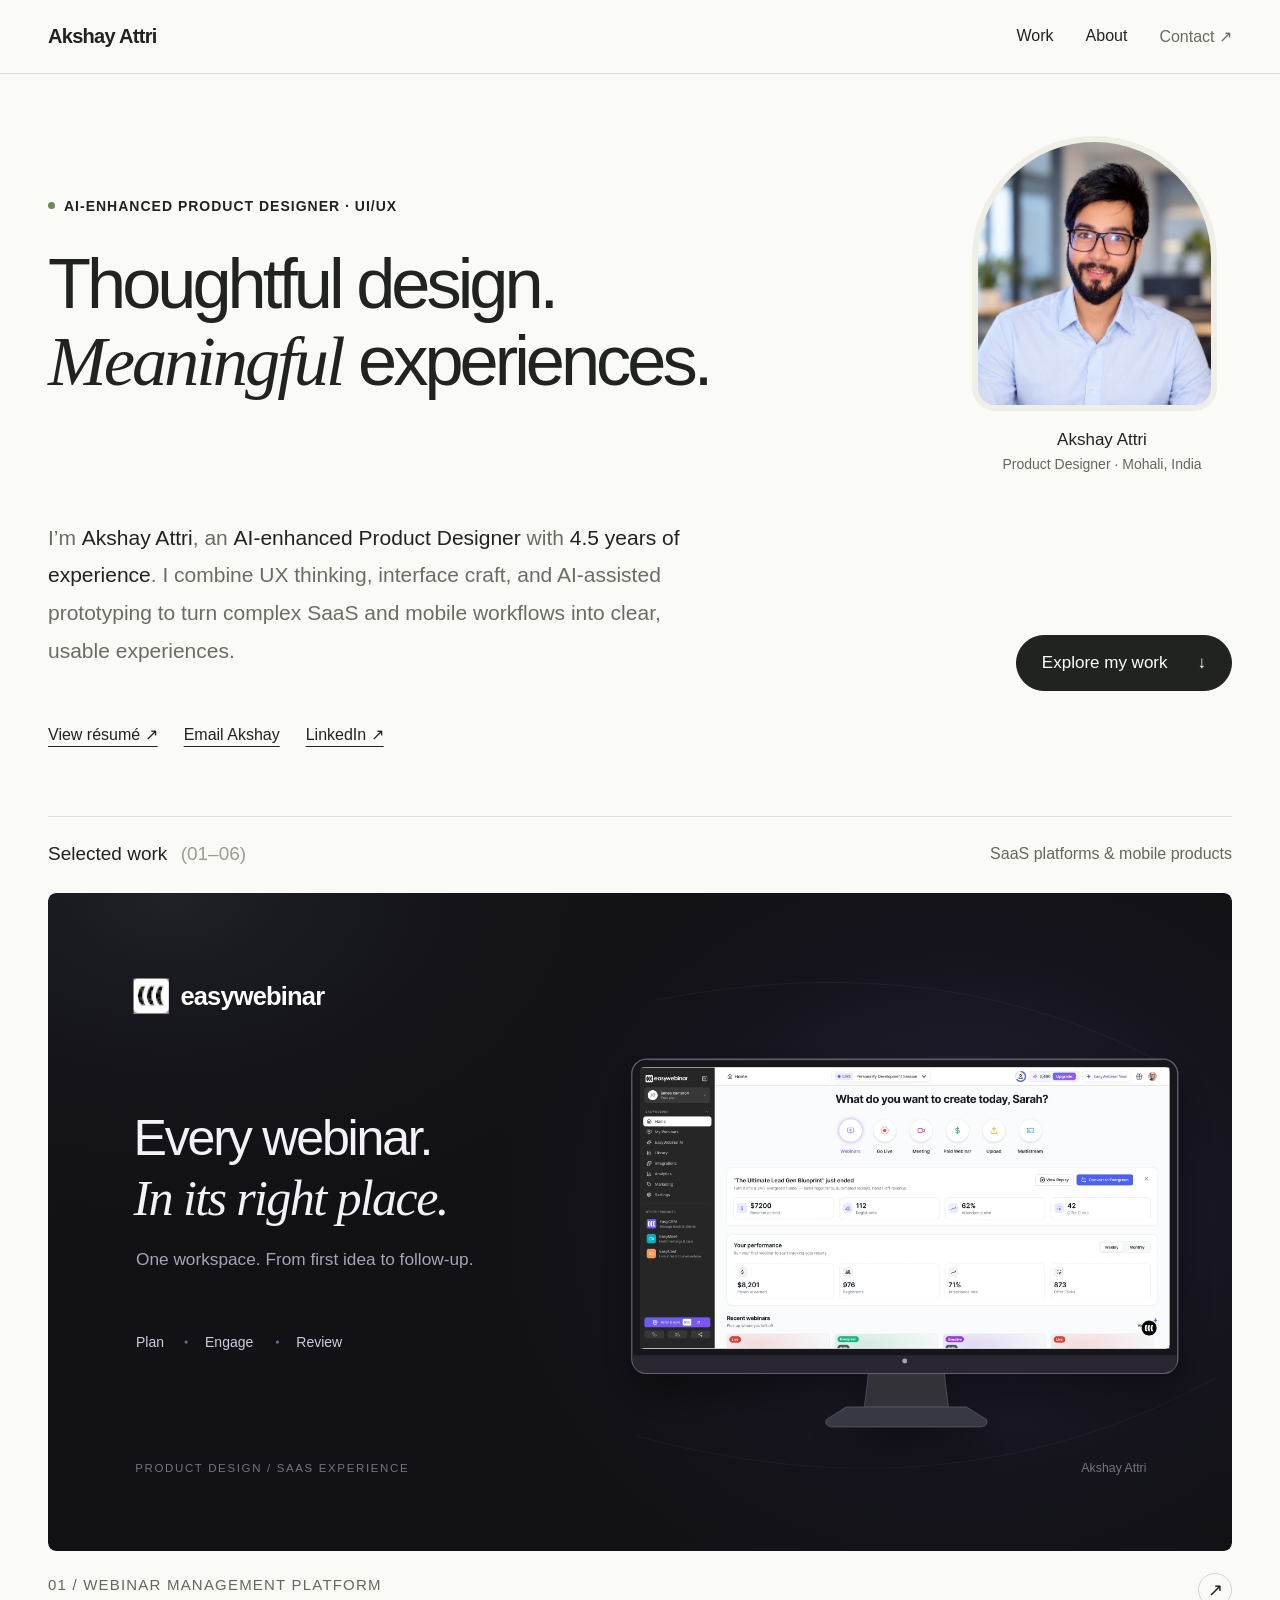
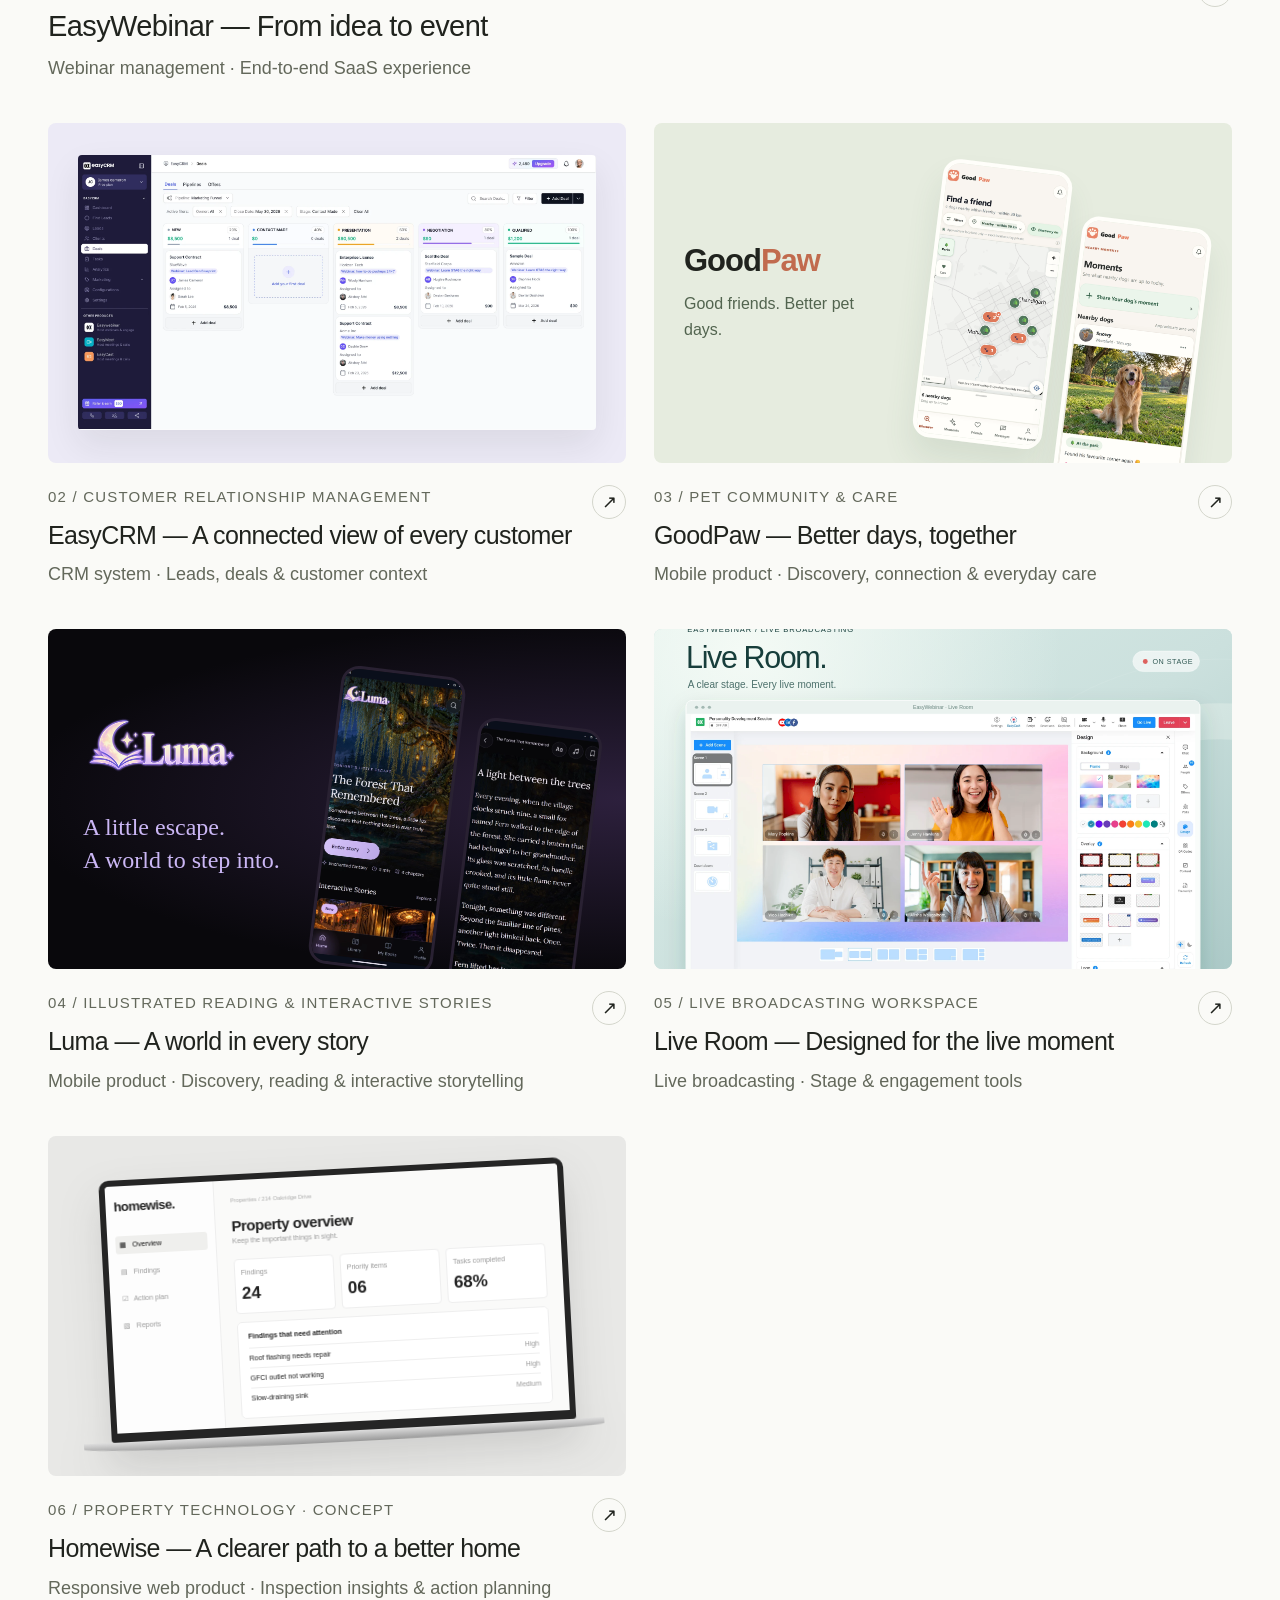
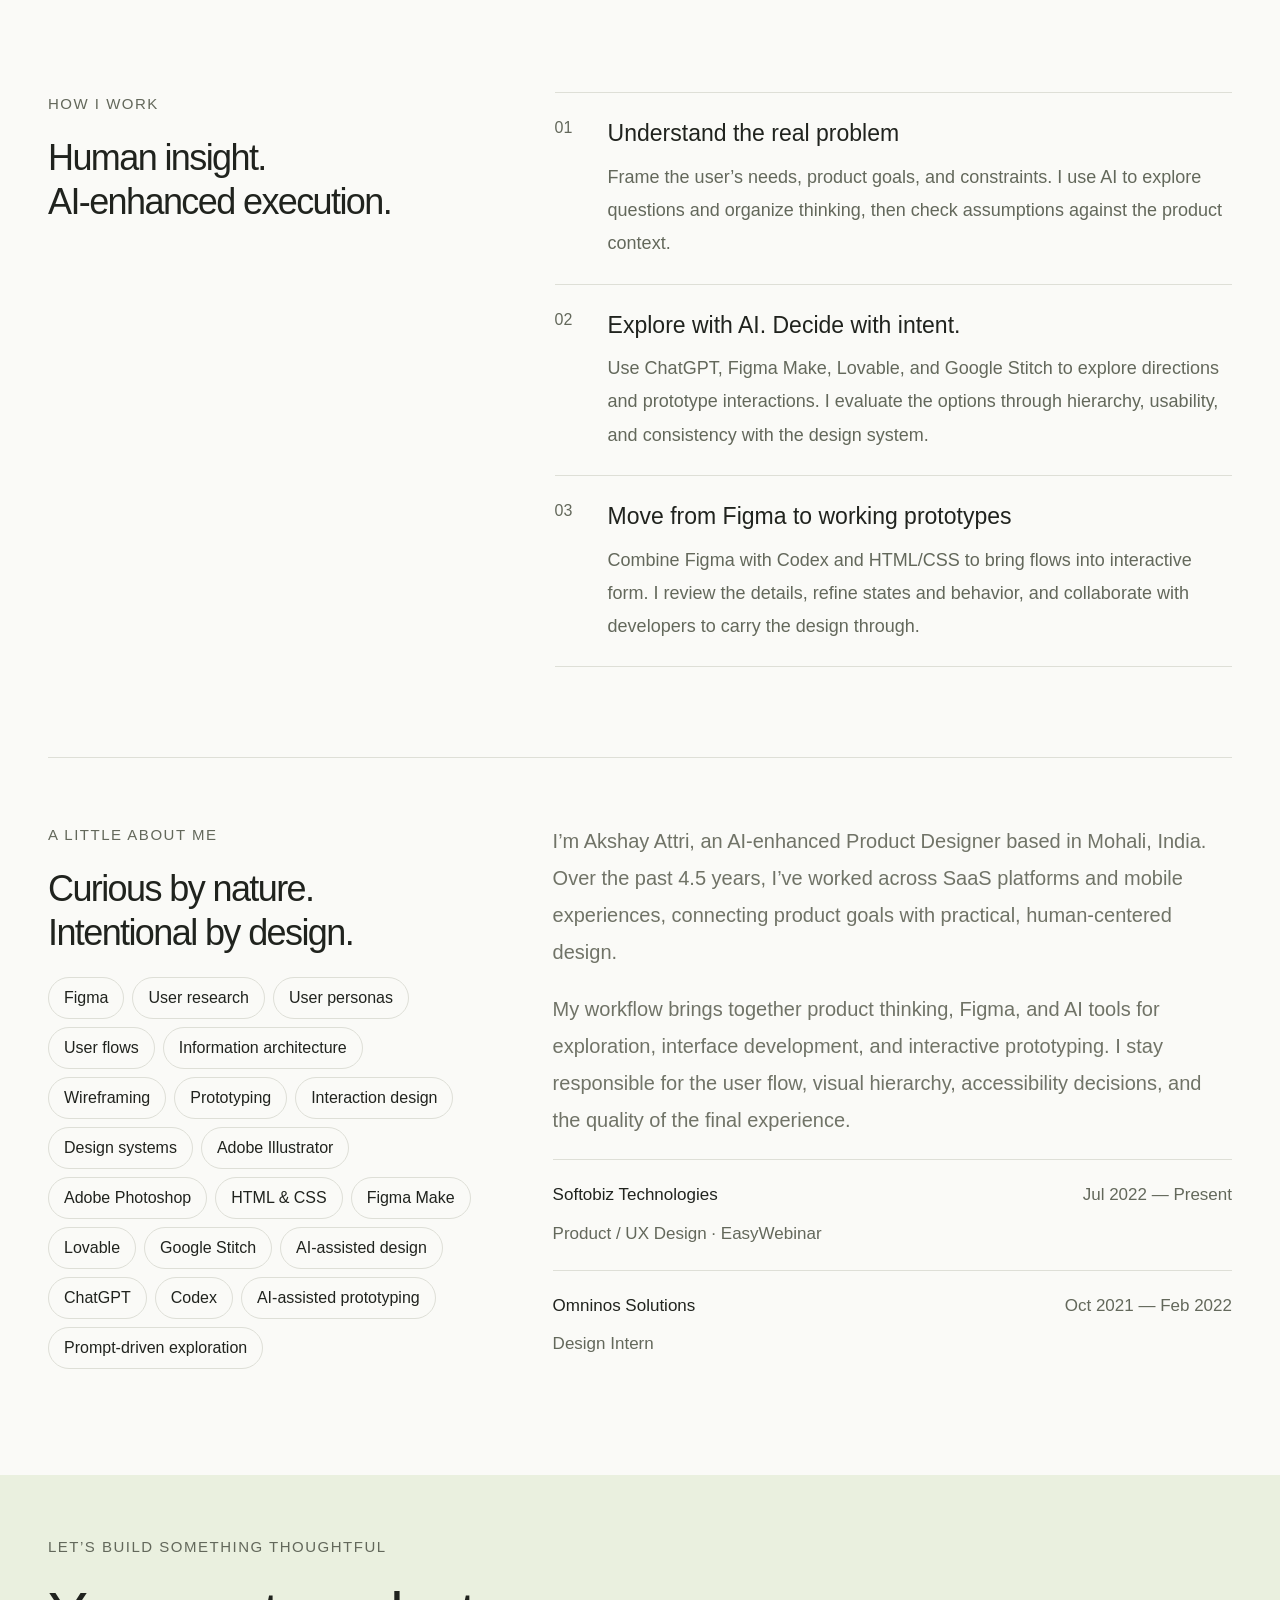
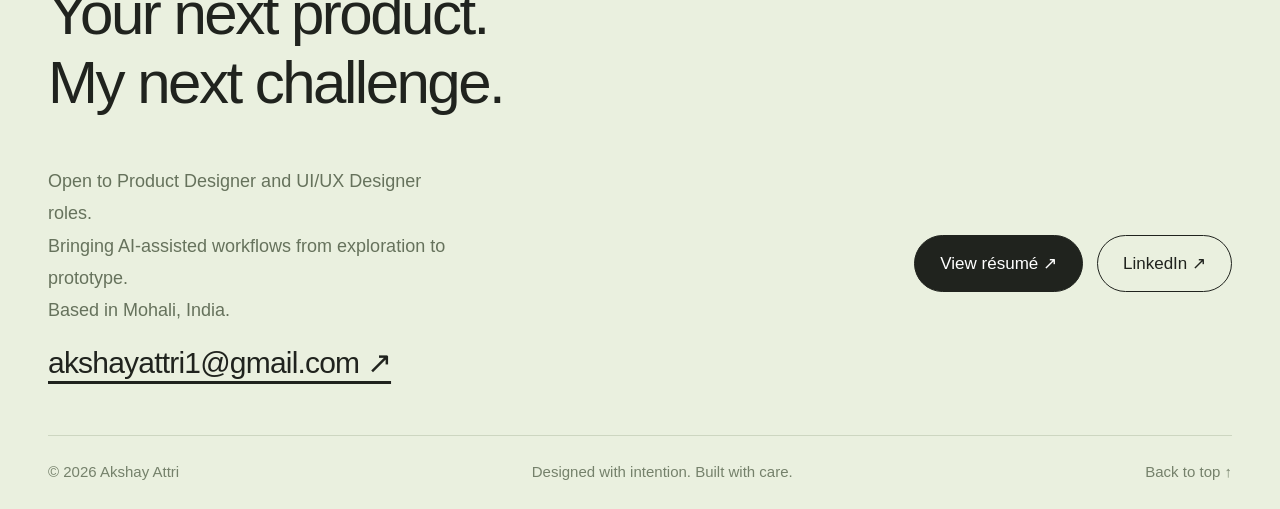
==== commit e9fe1c78: "Feature Homewise in selected work with monochrome laptop cover" ====
--- a/index.html
+++ b/index.html
@@ -16,4 +16,4 @@
 .project:not(:first-child) .visual.actual{display:grid;grid-template-columns:minmax(0,1fr);place-items:center;aspect-ratio:1.7;padding:30px}
 .project:not(:first-child) .visual.actual img{width:100%;height:auto;max-width:100%;max-height:100%;min-width:0;min-height:0;object-fit:contain;align-self:center;justify-self:center}
 @media(max-width:700px){.project:not(:first-child) .visual,.project:not(:first-child) .visual.actual{aspect-ratio:1.55}.project:not(:first-child) .visual.actual{padding:23px}}
-</style><link rel="stylesheet" href="portfolio-polish.css"></head><body><header><nav><a class="brand" href="#">Akshay Attri</a><div class="links"><a href="#work">Work</a><a href="#about">About</a><a href="#contact">Contact ↗</a></div></nav></header><main><section class="hero"><div class="hero-top"><div class="hero-copy"><div class="eyebrow"><span class="dot"></span>AI-Enhanced Product Designer · UI/UX</div><h1>Thoughtful design.<br><em>Meaningful</em> experiences.</h1></div><figure class="hero-portrait"><div class="portrait-frame"><img src="assets/akshay-attri.jpg" alt="Akshay Attri, UI/UX product designer" width="1272" height="1236" fetchpriority="high"></div><figcaption><strong>Akshay Attri</strong><span>Product Designer · Mohali, India</span></figcaption></figure></div><div class="hero-bottom"><p class="intro"><span>I’m <strong>Akshay Attri</strong>, an <strong>AI-enhanced Product Designer</strong> with <strong>4.5 years of experience</strong>. I combine UX thinking, interface craft, and AI-assisted prototyping to turn complex SaaS and mobile workflows into clear, usable experiences.</span></p><a class="pill dark" href="#work">Explore my work <span>↓</span></a></div><div class="recruiter-links"><a href="assets/Akshay-Attri-Resume.pdf" target="_blank" rel="noopener">View résumé ↗</a><a href="mailto:akshayattri1@gmail.com">Email Akshay</a><a href="https://www.linkedin.com/in/akshay-attri-a3823b136/" target="_blank" rel="noopener">LinkedIn ↗</a></div></section><section id="work"><div class="section-top"><h2>Selected work <span style="color:#9b9d92;margin-left:8px">(01–05)</span></h2><small>SaaS platforms &amp; mobile products</small></div><div class="work-grid"><a class="project" href="easywebinar.html"><div class="visual actual" style="--cardwash:#eeebf8"><img src="assets/easywebinar-cover.svg" alt="EasyWebinar: every webinar in its right place — organized overview, scheduling, and engagement"></div><div class="info"><div><div class="project-type">01 / WEBINAR MANAGEMENT PLATFORM</div><h3>EasyWebinar — From idea to event</h3><p>Webinar management · End-to-end SaaS experience</p></div><span class="arrow">↗</span></div></a><a class="project" href="easycrm.html"><div class="visual actual" style="--cardwash:#eceaf6"><img src="assets/easycrm-hero.webp" alt="EasyCRM product interface" loading="lazy" width="1920" height="1018"></div><div class="info"><div><div class="project-type">02 / CUSTOMER RELATIONSHIP MANAGEMENT</div><h3>EasyCRM — A connected view of every customer</h3><p>CRM system · Leads, deals &amp; customer context</p></div><span class="arrow">↗</span></div></a><a class="project" href="goodpaw.html"><div class="visual goodpaw-cover"><div class="gp-cover-label">Good<span>Paw</span><small>Good friends. Better pet days.</small></div><div class="gp-cover-phones"><img loading="lazy" src="assets/goodpaw/discover.webp" alt="GoodPaw nearby discovery" width="980" height="2051"><img loading="lazy" src="assets/goodpaw/moments.webp" alt="GoodPaw Moments" width="980" height="2051"></div></div><div class="info"><div><div class="project-type">03 / PET COMMUNITY &amp; CARE</div><h3>GoodPaw — Better days, together</h3><p>Mobile product · Discovery, connection &amp; everyday care</p></div><span class="arrow">↗</span></div></a><a class="project" href="luma.html"><div class="visual luma-cover"><div class="luma-cover-copy"><img src="assets/luma/logo.png" alt="Luma" width="1200" height="484"><p>A little escape.<br>A world to step into.</p></div><div class="luma-cover-phones"><img loading="lazy" src="assets/luma/home.webp" alt="Luma illustrated home" width="824" height="1830"><img loading="lazy" src="assets/luma/reader.webp" alt="Luma reading experience" width="824" height="1830"></div></div><div class="info"><div><div class="project-type">04 / ILLUSTRATED READING &amp; INTERACTIVE STORIES</div><h3>Luma — A world in every story</h3><p>Mobile product · Discovery, reading &amp; interactive storytelling</p></div><span class="arrow">↗</span></div></a><a class="project" href="liveroom.html"><div class="visual liveroom-cover"><img src="assets/liveroom-cover.svg" alt="Live Room product showcase with the broadcasting workspace on a soft sea-glass background" loading="lazy" width="1920" height="980"></div><div class="info"><div><div class="project-type">05 / LIVE BROADCASTING WORKSPACE</div><h3>Live Room — Designed for the live moment</h3><p>Live broadcasting · Stage &amp; engagement tools</p></div><span class="arrow">↗</span></div></a></div></section><section class="approach"><div><span class="label">How I work</span><h2>Human insight.<br>AI-enhanced execution.</h2></div><div class="steps"><div class="step"><small>01</small><div><h3>Understand the real problem</h3><p>Frame the user’s needs, product goals, and constraints. I use AI to explore questions and organize thinking, then check assumptions against the product context.</p></div></div><div class="step"><small>02</small><div><h3>Explore with AI. Decide with intent.</h3><p>Use ChatGPT, Figma Make, Lovable, and Google Stitch to explore directions and prototype interactions. I evaluate the options through hierarchy, usability, and consistency with the design system.</p></div></div><div class="step"><small>03</small><div><h3>Move from Figma to working prototypes</h3><p>Combine Figma with Codex and HTML/CSS to bring flows into interactive form. I review the details, refine states and behavior, and collaborate with developers to carry the design through.</p></div></div></div></section><section class="about" id="about"><div><span class="label">A little about me</span><h2>Curious by nature.<br>Intentional by design.</h2><div class="skills"><span>Figma</span><span>User research</span><span>User personas</span><span>User flows</span><span>Information architecture</span><span>Wireframing</span><span>Prototyping</span><span>Interaction design</span><span>Design systems</span><span>Adobe Illustrator</span><span>Adobe Photoshop</span><span>HTML &amp; CSS</span><span>Figma Make</span><span>Lovable</span><span>Google Stitch</span><span>AI-assisted design</span><span>ChatGPT</span><span>Codex</span><span>AI-assisted prototyping</span><span>Prompt-driven exploration</span></div></div><div><p>I’m Akshay Attri, an AI-enhanced Product Designer based in Mohali, India. Over the past 4.5 years, I’ve worked across SaaS platforms and mobile experiences, connecting product goals with practical, human-centered design.</p><p>My workflow brings together product thinking, Figma, and AI tools for exploration, interface development, and interactive prototyping. I stay responsible for the user flow, visual hierarchy, accessibility decisions, and the quality of the final experience.</p><div class="experience"><div>Softobiz Technologies<br><span style="display:block;margin-top:8px">Product / UX Design · EasyWebinar</span></div><span>Jul 2022 — Present</span></div><div class="experience"><div>Omninos Solutions<br><span style="display:block;margin-top:8px">Design Intern</span></div><span>Oct 2021 — Feb 2022</span></div></div></section></main><footer id="contact"><div class="footer-inner"><span class="label">Let’s build something thoughtful</span><h2>Your next product.<br>My next challenge.</h2><div class="footer-row"><div><p class="footer-note">Open to Product Designer and UI/UX Designer roles.<br>Bringing AI-assisted workflows from exploration to prototype.<br>Based in Mohali, India.</p><a class="contact-email" href="mailto:akshayattri1@gmail.com">akshayattri1@gmail.com ↗</a></div><div class="contact-actions"><a class="pill dark" href="assets/Akshay-Attri-Resume.pdf" target="_blank" rel="noopener">View résumé ↗</a><a class="pill" href="https://www.linkedin.com/in/akshay-attri-a3823b136/" target="_blank" rel="noopener">LinkedIn ↗</a></div></div><div class="bottom"><span>© <span id="year"></span> Akshay Attri</span><span>Designed with intention. Built with care.</span><a href="#">Back to top ↑</a></div></div></footer><script>document.querySelector("#year").textContent=new Date().getFullYear()</script></body></html>+</style><link rel="stylesheet" href="portfolio-polish.css"><style>.homewise-cover{background:#e8e8e6!important;padding:25px!important}.hw-cover-stage{width:100%;height:100%;display:flex;justify-content:center;align-items:center}.hw-laptop{width:90%;max-width:465px;filter:drop-shadow(0 18px 20px #2222);transform:rotate(-3deg);transition:transform .3s}.project:hover .hw-laptop{transform:translateY(-7px) rotate(-2deg)}.hw-screen{aspect-ratio:16/9;background:#fff;border:6px solid #252525;border-bottom-width:9px;border-radius:10px 10px 3px 3px;display:flex;overflow:hidden;color:#222;font-size:7px}.hw-sidebar{width:24%;flex-shrink:0;border-right:1px solid #eee;padding:13px 8px;display:flex;flex-direction:column;gap:9px;background:#fdfdfd}.hw-sidebar strong{font-size:13px;letter-spacing:-.6px;margin-bottom:13px}.hw-sidebar span{padding:5px 4px;color:#999}.hw-sidebar span.hw-selected{background:#efefed;color:#111;border-radius:3px}.hw-content{padding:16px;flex:1;min-width:0;background:#fafaf9}.hw-content small{color:#aaa}.hw-content h4{font-size:15px;letter-spacing:-.5px;margin:14px 0 3px}.hw-content p{font-size:7px;color:#999;margin:0 0 15px}.hw-metrics{display:grid;grid-template-columns:repeat(3,1fr);gap:6px}.hw-metrics div{border:1px solid #eee;background:#fff;border-radius:4px;padding:9px 6px;color:#999}.hw-metrics b{display:block;font-size:17px;color:#222;margin-top:8px}.hw-activity{background:#fff;border:1px solid #eee;border-radius:5px;padding:10px;margin-top:8px}.hw-activity strong{display:block;margin-bottom:8px}.hw-activity span{border-top:1px solid #eee;padding:6px 0;display:block}.hw-activity em{float:right;font-style:normal;color:#999}.hw-base{width:112%;margin-left:-6%;height:11px;background:linear-gradient(#ddd,#999);border-radius:0 0 60% 60%}@media(max-width:600px){.hw-screen{font-size:5px}.hw-sidebar{padding:7px 4px;gap:4px}.hw-sidebar strong{font-size:9px;margin-bottom:3px}.hw-content{padding:8px}.hw-content h4{font-size:9px;margin:8px 0 2px}.hw-content p,.hw-content small{font-size:5px}.hw-metrics div{font-size:5px;padding:4px}.hw-metrics b{font-size:10px;margin-top:3px}.hw-activity{padding:5px;margin-top:4px}.hw-activity span{padding:3px 0}.homewise-cover{padding:12px!important}}</style></head><body><header><nav><a class="brand" href="#">Akshay Attri</a><div class="links"><a href="#work">Work</a><a href="#about">About</a><a href="#contact">Contact ↗</a></div></nav></header><main><section class="hero"><div class="hero-top"><div class="hero-copy"><div class="eyebrow"><span class="dot"></span>AI-Enhanced Product Designer · UI/UX</div><h1>Thoughtful design.<br><em>Meaningful</em> experiences.</h1></div><figure class="hero-portrait"><div class="portrait-frame"><img src="assets/akshay-attri.jpg" alt="Akshay Attri, UI/UX product designer" width="1272" height="1236" fetchpriority="high"></div><figcaption><strong>Akshay Attri</strong><span>Product Designer · Mohali, India</span></figcaption></figure></div><div class="hero-bottom"><p class="intro"><span>I’m <strong>Akshay Attri</strong>, an <strong>AI-enhanced Product Designer</strong> with <strong>4.5 years of experience</strong>. I combine UX thinking, interface craft, and AI-assisted prototyping to turn complex SaaS and mobile workflows into clear, usable experiences.</span></p><a class="pill dark" href="#work">Explore my work <span>↓</span></a></div><div class="recruiter-links"><a href="assets/Akshay-Attri-Resume.pdf" target="_blank" rel="noopener">View résumé ↗</a><a href="mailto:akshayattri1@gmail.com">Email Akshay</a><a href="https://www.linkedin.com/in/akshay-attri-a3823b136/" target="_blank" rel="noopener">LinkedIn ↗</a></div></section><section id="work"><div class="section-top"><h2>Selected work <span style="color:#9b9d92;margin-left:8px">(01–06)</span></h2><small>SaaS platforms &amp; mobile products</small></div><div class="work-grid"><a class="project" href="easywebinar.html"><div class="visual actual" style="--cardwash:#eeebf8"><img src="assets/easywebinar-cover.svg" alt="EasyWebinar: every webinar in its right place — organized overview, scheduling, and engagement"></div><div class="info"><div><div class="project-type">01 / WEBINAR MANAGEMENT PLATFORM</div><h3>EasyWebinar — From idea to event</h3><p>Webinar management · End-to-end SaaS experience</p></div><span class="arrow">↗</span></div></a><a class="project" href="easycrm.html"><div class="visual actual" style="--cardwash:#eceaf6"><img src="assets/easycrm-hero.webp" alt="EasyCRM product interface" loading="lazy" width="1920" height="1018"></div><div class="info"><div><div class="project-type">02 / CUSTOMER RELATIONSHIP MANAGEMENT</div><h3>EasyCRM — A connected view of every customer</h3><p>CRM system · Leads, deals &amp; customer context</p></div><span class="arrow">↗</span></div></a><a class="project" href="goodpaw.html"><div class="visual goodpaw-cover"><div class="gp-cover-label">Good<span>Paw</span><small>Good friends. Better pet days.</small></div><div class="gp-cover-phones"><img loading="lazy" src="assets/goodpaw/discover.webp" alt="GoodPaw nearby discovery" width="980" height="2051"><img loading="lazy" src="assets/goodpaw/moments.webp" alt="GoodPaw Moments" width="980" height="2051"></div></div><div class="info"><div><div class="project-type">03 / PET COMMUNITY &amp; CARE</div><h3>GoodPaw — Better days, together</h3><p>Mobile product · Discovery, connection &amp; everyday care</p></div><span class="arrow">↗</span></div></a><a class="project" href="luma.html"><div class="visual luma-cover"><div class="luma-cover-copy"><img src="assets/luma/logo.png" alt="Luma" width="1200" height="484"><p>A little escape.<br>A world to step into.</p></div><div class="luma-cover-phones"><img loading="lazy" src="assets/luma/home.webp" alt="Luma illustrated home" width="824" height="1830"><img loading="lazy" src="assets/luma/reader.webp" alt="Luma reading experience" width="824" height="1830"></div></div><div class="info"><div><div class="project-type">04 / ILLUSTRATED READING &amp; INTERACTIVE STORIES</div><h3>Luma — A world in every story</h3><p>Mobile product · Discovery, reading &amp; interactive storytelling</p></div><span class="arrow">↗</span></div></a><a class="project" href="liveroom.html"><div class="visual liveroom-cover"><img src="assets/liveroom-cover.svg" alt="Live Room product showcase with the broadcasting workspace on a soft sea-glass background" loading="lazy" width="1920" height="980"></div><div class="info"><div><div class="project-type">05 / LIVE BROADCASTING WORKSPACE</div><h3>Live Room — Designed for the live moment</h3><p>Live broadcasting · Stage &amp; engagement tools</p></div><span class="arrow">↗</span></div></a><a class="project" href="homewise.html"><div class="visual homewise-cover"><div class="hw-cover-stage"><div class="hw-laptop"><div class="hw-screen"><div class="hw-sidebar"><strong>homewise.</strong><span class="hw-selected">▦ &nbsp; Overview</span><span>▤ &nbsp; Findings</span><span>☑ &nbsp; Action plan</span><span>▧ &nbsp; Reports</span></div><div class="hw-content"><small>Properties / 214 Oakridge Drive</small><h4>Property overview</h4><p>Keep the important things in sight.</p><div class="hw-metrics"><div>Findings<b>24</b></div><div>Priority items<b>06</b></div><div>Tasks completed<b>68%</b></div></div><div class="hw-activity"><strong>Findings that need attention</strong><span>Roof flashing needs repair <em>High</em></span><span>GFCI outlet not working <em>High</em></span><span>Slow-draining sink <em>Medium</em></span></div></div></div><div class="hw-base"></div></div></div></div><div class="info"><div><div class="project-type">06 / PROPERTY TECHNOLOGY · CONCEPT</div><h3>Homewise — A clearer path to a better home</h3><p>Responsive web product · Inspection insights &amp; action planning</p></div><span class="arrow">↗</span></div></a></div></section><section class="approach"><div><span class="label">How I work</span><h2>Human insight.<br>AI-enhanced execution.</h2></div><div class="steps"><div class="step"><small>01</small><div><h3>Understand the real problem</h3><p>Frame the user’s needs, product goals, and constraints. I use AI to explore questions and organize thinking, then check assumptions against the product context.</p></div></div><div class="step"><small>02</small><div><h3>Explore with AI. Decide with intent.</h3><p>Use ChatGPT, Figma Make, Lovable, and Google Stitch to explore directions and prototype interactions. I evaluate the options through hierarchy, usability, and consistency with the design system.</p></div></div><div class="step"><small>03</small><div><h3>Move from Figma to working prototypes</h3><p>Combine Figma with Codex and HTML/CSS to bring flows into interactive form. I review the details, refine states and behavior, and collaborate with developers to carry the design through.</p></div></div></div></section><section class="about" id="about"><div><span class="label">A little about me</span><h2>Curious by nature.<br>Intentional by design.</h2><div class="skills"><span>Figma</span><span>User research</span><span>User personas</span><span>User flows</span><span>Information architecture</span><span>Wireframing</span><span>Prototyping</span><span>Interaction design</span><span>Design systems</span><span>Adobe Illustrator</span><span>Adobe Photoshop</span><span>HTML &amp; CSS</span><span>Figma Make</span><span>Lovable</span><span>Google Stitch</span><span>AI-assisted design</span><span>ChatGPT</span><span>Codex</span><span>AI-assisted prototyping</span><span>Prompt-driven exploration</span></div></div><div><p>I’m Akshay Attri, an AI-enhanced Product Designer based in Mohali, India. Over the past 4.5 years, I’ve worked across SaaS platforms and mobile experiences, connecting product goals with practical, human-centered design.</p><p>My workflow brings together product thinking, Figma, and AI tools for exploration, interface development, and interactive prototyping. I stay responsible for the user flow, visual hierarchy, accessibility decisions, and the quality of the final experience.</p><div class="experience"><div>Softobiz Technologies<br><span style="display:block;margin-top:8px">Product / UX Design · EasyWebinar</span></div><span>Jul 2022 — Present</span></div><div class="experience"><div>Omninos Solutions<br><span style="display:block;margin-top:8px">Design Intern</span></div><span>Oct 2021 — Feb 2022</span></div></div></section></main><footer id="contact"><div class="footer-inner"><span class="label">Let’s build something thoughtful</span><h2>Your next product.<br>My next challenge.</h2><div class="footer-row"><div><p class="footer-note">Open to Product Designer and UI/UX Designer roles.<br>Bringing AI-assisted workflows from exploration to prototype.<br>Based in Mohali, India.</p><a class="contact-email" href="mailto:akshayattri1@gmail.com">akshayattri1@gmail.com ↗</a></div><div class="contact-actions"><a class="pill dark" href="assets/Akshay-Attri-Resume.pdf" target="_blank" rel="noopener">View résumé ↗</a><a class="pill" href="https://www.linkedin.com/in/akshay-attri-a3823b136/" target="_blank" rel="noopener">LinkedIn ↗</a></div></div><div class="bottom"><span>© <span id="year"></span> Akshay Attri</span><span>Designed with intention. Built with care.</span><a href="#">Back to top ↑</a></div></div></footer><script>document.querySelector("#year").textContent=new Date().getFullYear()</script></body></html>
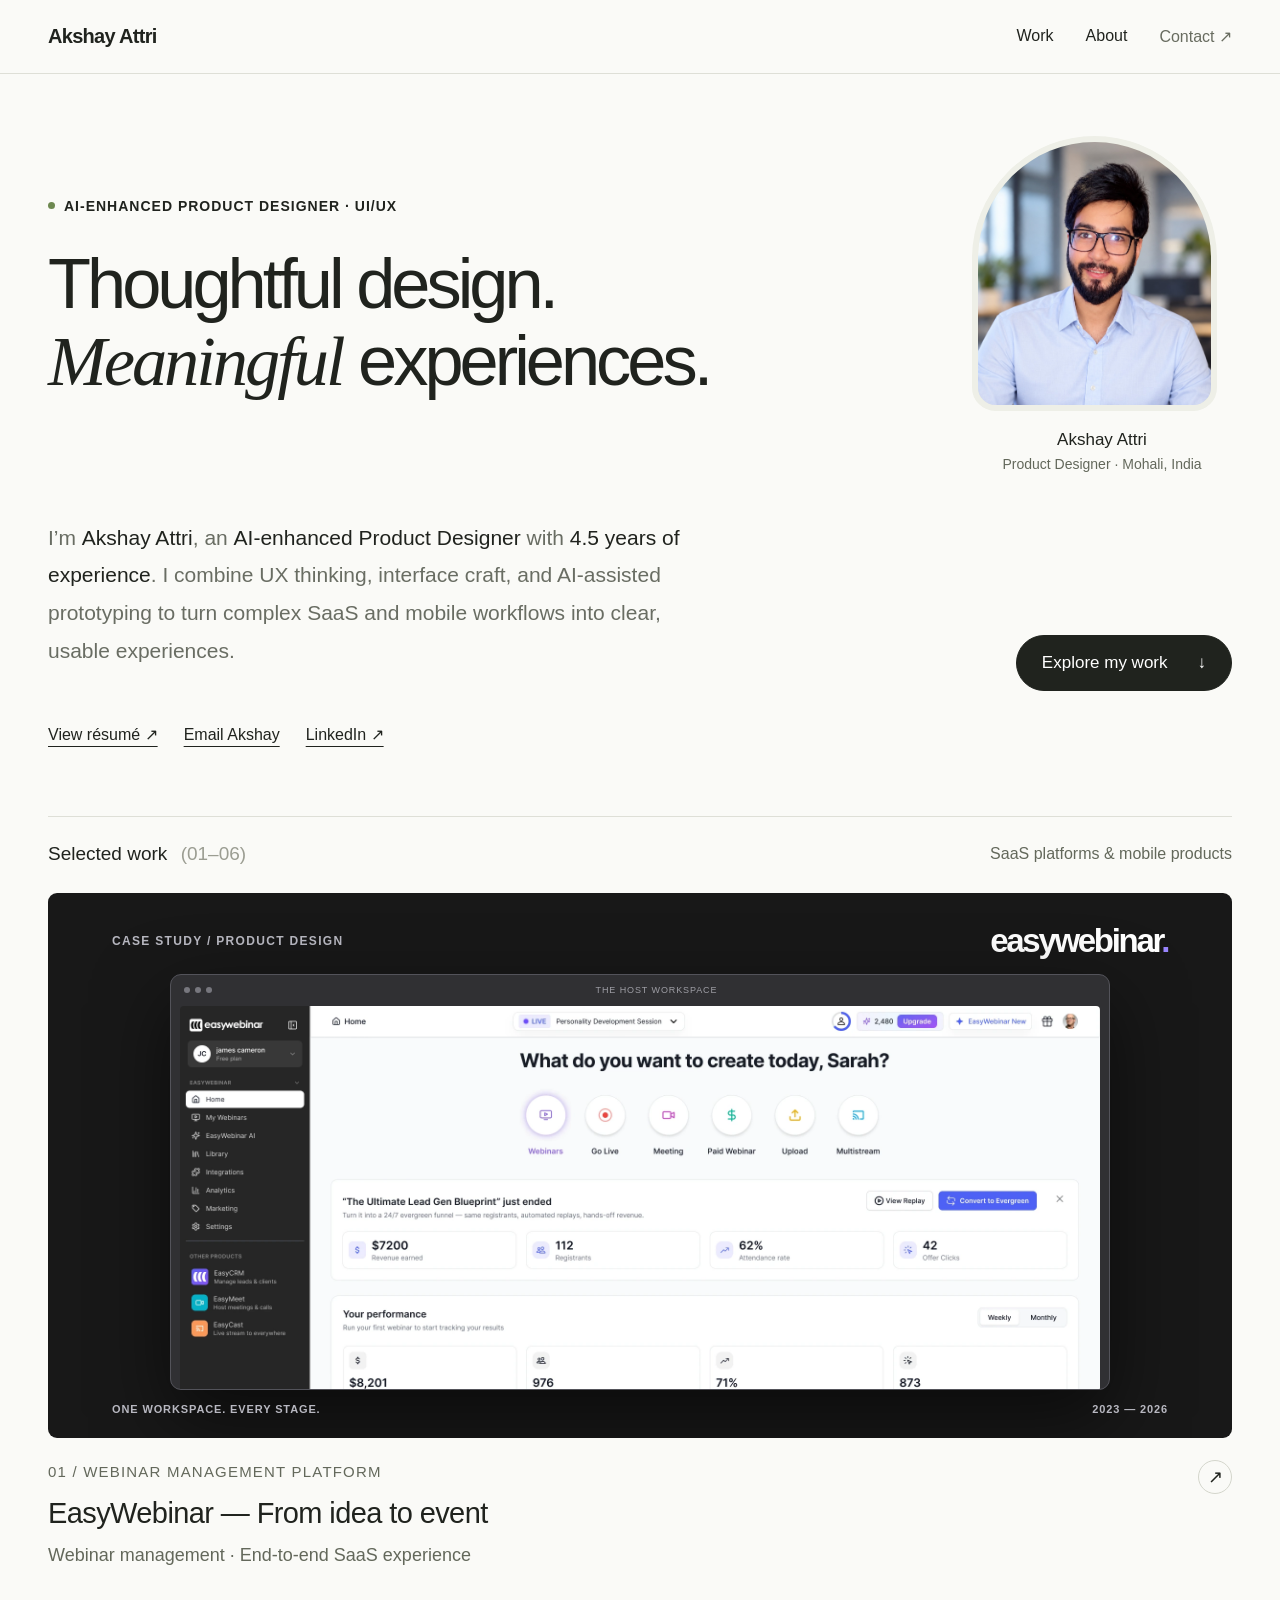
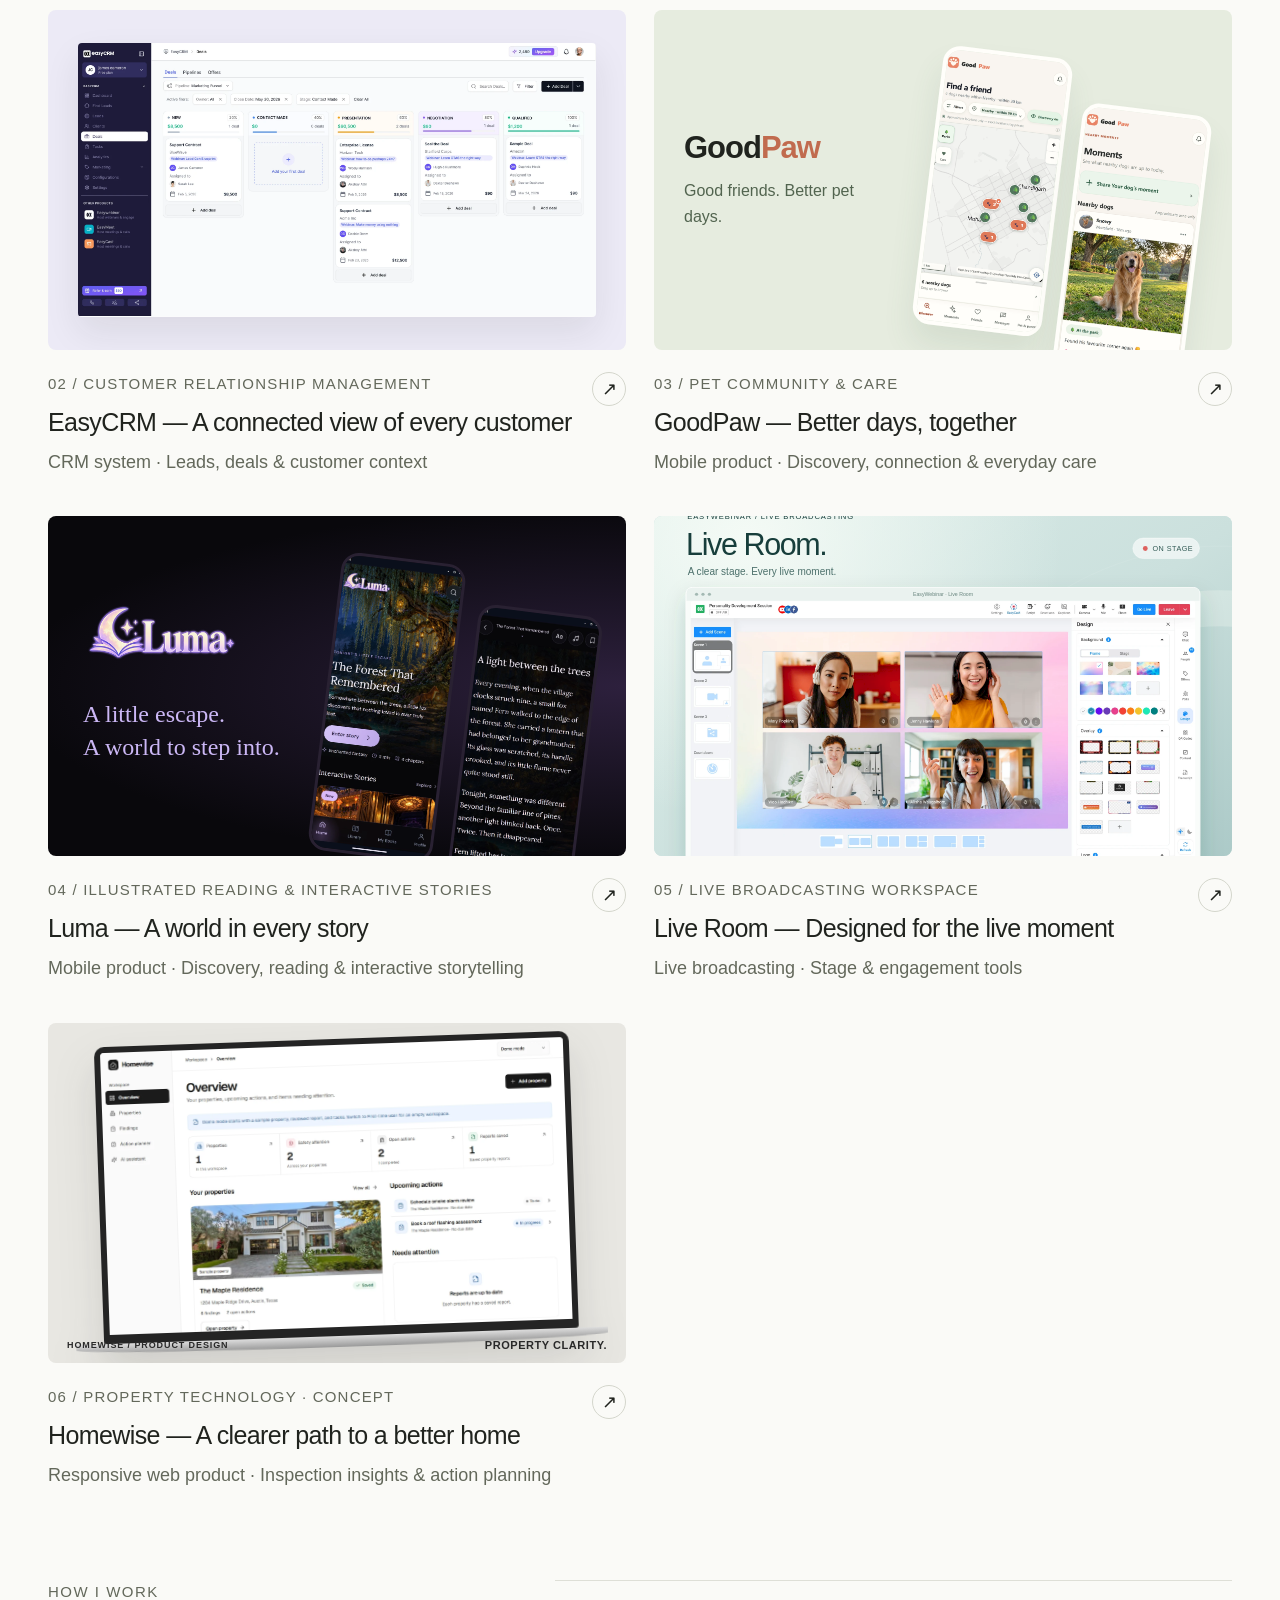
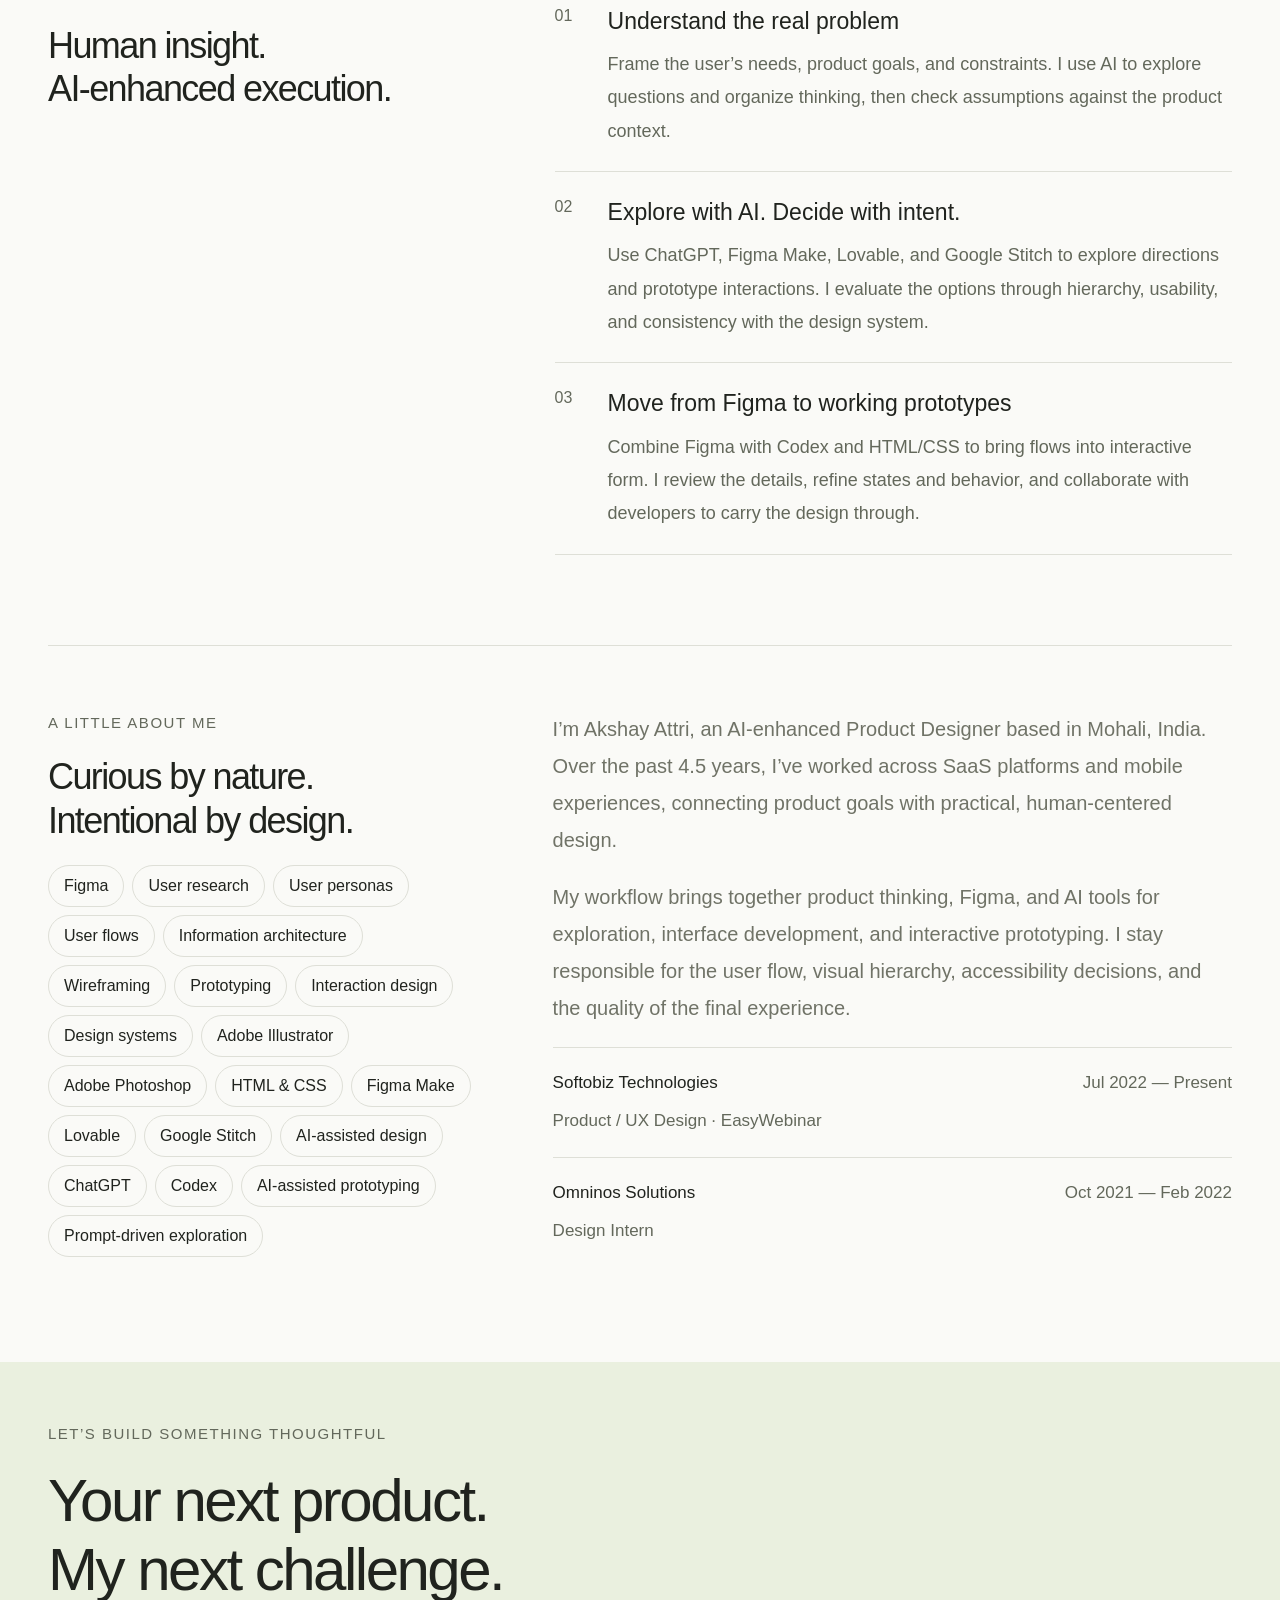
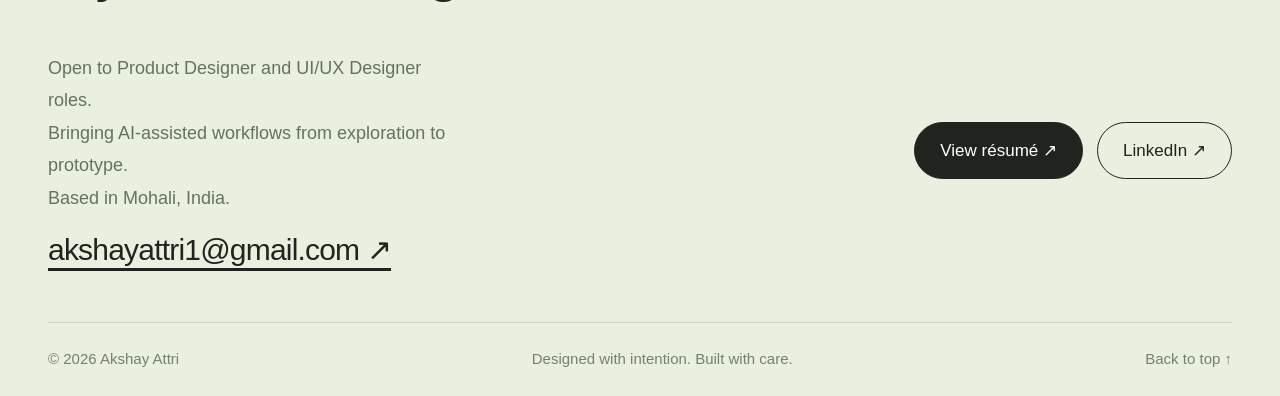
==== commit 9f96f89e: "Merge final Homewise and EasyWebinar case studies into portfolio, with verified UI screenshots and n" ====
--- a/index.html
+++ b/index.html
@@ -16,4 +16,25 @@
 .project:not(:first-child) .visual.actual{display:grid;grid-template-columns:minmax(0,1fr);place-items:center;aspect-ratio:1.7;padding:30px}
 .project:not(:first-child) .visual.actual img{width:100%;height:auto;max-width:100%;max-height:100%;min-width:0;min-height:0;object-fit:contain;align-self:center;justify-self:center}
 @media(max-width:700px){.project:not(:first-child) .visual,.project:not(:first-child) .visual.actual{aspect-ratio:1.55}.project:not(:first-child) .visual.actual{padding:23px}}
-</style><link rel="stylesheet" href="portfolio-polish.css"><style>.homewise-cover{background:#e8e8e6!important;padding:25px!important}.hw-cover-stage{width:100%;height:100%;display:flex;justify-content:center;align-items:center}.hw-laptop{width:90%;max-width:465px;filter:drop-shadow(0 18px 20px #2222);transform:rotate(-3deg);transition:transform .3s}.project:hover .hw-laptop{transform:translateY(-7px) rotate(-2deg)}.hw-screen{aspect-ratio:16/9;background:#fff;border:6px solid #252525;border-bottom-width:9px;border-radius:10px 10px 3px 3px;display:flex;overflow:hidden;color:#222;font-size:7px}.hw-sidebar{width:24%;flex-shrink:0;border-right:1px solid #eee;padding:13px 8px;display:flex;flex-direction:column;gap:9px;background:#fdfdfd}.hw-sidebar strong{font-size:13px;letter-spacing:-.6px;margin-bottom:13px}.hw-sidebar span{padding:5px 4px;color:#999}.hw-sidebar span.hw-selected{background:#efefed;color:#111;border-radius:3px}.hw-content{padding:16px;flex:1;min-width:0;background:#fafaf9}.hw-content small{color:#aaa}.hw-content h4{font-size:15px;letter-spacing:-.5px;margin:14px 0 3px}.hw-content p{font-size:7px;color:#999;margin:0 0 15px}.hw-metrics{display:grid;grid-template-columns:repeat(3,1fr);gap:6px}.hw-metrics div{border:1px solid #eee;background:#fff;border-radius:4px;padding:9px 6px;color:#999}.hw-metrics b{display:block;font-size:17px;color:#222;margin-top:8px}.hw-activity{background:#fff;border:1px solid #eee;border-radius:5px;padding:10px;margin-top:8px}.hw-activity strong{display:block;margin-bottom:8px}.hw-activity span{border-top:1px solid #eee;padding:6px 0;display:block}.hw-activity em{float:right;font-style:normal;color:#999}.hw-base{width:112%;margin-left:-6%;height:11px;background:linear-gradient(#ddd,#999);border-radius:0 0 60% 60%}@media(max-width:600px){.hw-screen{font-size:5px}.hw-sidebar{padding:7px 4px;gap:4px}.hw-sidebar strong{font-size:9px;margin-bottom:3px}.hw-content{padding:8px}.hw-content h4{font-size:9px;margin:8px 0 2px}.hw-content p,.hw-content small{font-size:5px}.hw-metrics div{font-size:5px;padding:4px}.hw-metrics b{font-size:10px;margin-top:3px}.hw-activity{padding:5px;margin-top:4px}.hw-activity span{padding:3px 0}.homewise-cover{padding:12px!important}}</style></head><body><header><nav><a class="brand" href="#">Akshay Attri</a><div class="links"><a href="#work">Work</a><a href="#about">About</a><a href="#contact">Contact ↗</a></div></nav></header><main><section class="hero"><div class="hero-top"><div class="hero-copy"><div class="eyebrow"><span class="dot"></span>AI-Enhanced Product Designer · UI/UX</div><h1>Thoughtful design.<br><em>Meaningful</em> experiences.</h1></div><figure class="hero-portrait"><div class="portrait-frame"><img src="assets/akshay-attri.jpg" alt="Akshay Attri, UI/UX product designer" width="1272" height="1236" fetchpriority="high"></div><figcaption><strong>Akshay Attri</strong><span>Product Designer · Mohali, India</span></figcaption></figure></div><div class="hero-bottom"><p class="intro"><span>I’m <strong>Akshay Attri</strong>, an <strong>AI-enhanced Product Designer</strong> with <strong>4.5 years of experience</strong>. I combine UX thinking, interface craft, and AI-assisted prototyping to turn complex SaaS and mobile workflows into clear, usable experiences.</span></p><a class="pill dark" href="#work">Explore my work <span>↓</span></a></div><div class="recruiter-links"><a href="assets/Akshay-Attri-Resume.pdf" target="_blank" rel="noopener">View résumé ↗</a><a href="mailto:akshayattri1@gmail.com">Email Akshay</a><a href="https://www.linkedin.com/in/akshay-attri-a3823b136/" target="_blank" rel="noopener">LinkedIn ↗</a></div></section><section id="work"><div class="section-top"><h2>Selected work <span style="color:#9b9d92;margin-left:8px">(01–06)</span></h2><small>SaaS platforms &amp; mobile products</small></div><div class="work-grid"><a class="project" href="easywebinar.html"><div class="visual actual" style="--cardwash:#eeebf8"><img src="assets/easywebinar-cover.svg" alt="EasyWebinar: every webinar in its right place — organized overview, scheduling, and engagement"></div><div class="info"><div><div class="project-type">01 / WEBINAR MANAGEMENT PLATFORM</div><h3>EasyWebinar — From idea to event</h3><p>Webinar management · End-to-end SaaS experience</p></div><span class="arrow">↗</span></div></a><a class="project" href="easycrm.html"><div class="visual actual" style="--cardwash:#eceaf6"><img src="assets/easycrm-hero.webp" alt="EasyCRM product interface" loading="lazy" width="1920" height="1018"></div><div class="info"><div><div class="project-type">02 / CUSTOMER RELATIONSHIP MANAGEMENT</div><h3>EasyCRM — A connected view of every customer</h3><p>CRM system · Leads, deals &amp; customer context</p></div><span class="arrow">↗</span></div></a><a class="project" href="goodpaw.html"><div class="visual goodpaw-cover"><div class="gp-cover-label">Good<span>Paw</span><small>Good friends. Better pet days.</small></div><div class="gp-cover-phones"><img loading="lazy" src="assets/goodpaw/discover.webp" alt="GoodPaw nearby discovery" width="980" height="2051"><img loading="lazy" src="assets/goodpaw/moments.webp" alt="GoodPaw Moments" width="980" height="2051"></div></div><div class="info"><div><div class="project-type">03 / PET COMMUNITY &amp; CARE</div><h3>GoodPaw — Better days, together</h3><p>Mobile product · Discovery, connection &amp; everyday care</p></div><span class="arrow">↗</span></div></a><a class="project" href="luma.html"><div class="visual luma-cover"><div class="luma-cover-copy"><img src="assets/luma/logo.png" alt="Luma" width="1200" height="484"><p>A little escape.<br>A world to step into.</p></div><div class="luma-cover-phones"><img loading="lazy" src="assets/luma/home.webp" alt="Luma illustrated home" width="824" height="1830"><img loading="lazy" src="assets/luma/reader.webp" alt="Luma reading experience" width="824" height="1830"></div></div><div class="info"><div><div class="project-type">04 / ILLUSTRATED READING &amp; INTERACTIVE STORIES</div><h3>Luma — A world in every story</h3><p>Mobile product · Discovery, reading &amp; interactive storytelling</p></div><span class="arrow">↗</span></div></a><a class="project" href="liveroom.html"><div class="visual liveroom-cover"><img src="assets/liveroom-cover.svg" alt="Live Room product showcase with the broadcasting workspace on a soft sea-glass background" loading="lazy" width="1920" height="980"></div><div class="info"><div><div class="project-type">05 / LIVE BROADCASTING WORKSPACE</div><h3>Live Room — Designed for the live moment</h3><p>Live broadcasting · Stage &amp; engagement tools</p></div><span class="arrow">↗</span></div></a><a class="project" href="homewise.html"><div class="visual homewise-cover"><div class="hw-cover-stage"><div class="hw-laptop"><div class="hw-screen"><div class="hw-sidebar"><strong>homewise.</strong><span class="hw-selected">▦ &nbsp; Overview</span><span>▤ &nbsp; Findings</span><span>☑ &nbsp; Action plan</span><span>▧ &nbsp; Reports</span></div><div class="hw-content"><small>Properties / 214 Oakridge Drive</small><h4>Property overview</h4><p>Keep the important things in sight.</p><div class="hw-metrics"><div>Findings<b>24</b></div><div>Priority items<b>06</b></div><div>Tasks completed<b>68%</b></div></div><div class="hw-activity"><strong>Findings that need attention</strong><span>Roof flashing needs repair <em>High</em></span><span>GFCI outlet not working <em>High</em></span><span>Slow-draining sink <em>Medium</em></span></div></div></div><div class="hw-base"></div></div></div></div><div class="info"><div><div class="project-type">06 / PROPERTY TECHNOLOGY · CONCEPT</div><h3>Homewise — A clearer path to a better home</h3><p>Responsive web product · Inspection insights &amp; action planning</p></div><span class="arrow">↗</span></div></a></div></section><section class="approach"><div><span class="label">How I work</span><h2>Human insight.<br>AI-enhanced execution.</h2></div><div class="steps"><div class="step"><small>01</small><div><h3>Understand the real problem</h3><p>Frame the user’s needs, product goals, and constraints. I use AI to explore questions and organize thinking, then check assumptions against the product context.</p></div></div><div class="step"><small>02</small><div><h3>Explore with AI. Decide with intent.</h3><p>Use ChatGPT, Figma Make, Lovable, and Google Stitch to explore directions and prototype interactions. I evaluate the options through hierarchy, usability, and consistency with the design system.</p></div></div><div class="step"><small>03</small><div><h3>Move from Figma to working prototypes</h3><p>Combine Figma with Codex and HTML/CSS to bring flows into interactive form. I review the details, refine states and behavior, and collaborate with developers to carry the design through.</p></div></div></div></section><section class="about" id="about"><div><span class="label">A little about me</span><h2>Curious by nature.<br>Intentional by design.</h2><div class="skills"><span>Figma</span><span>User research</span><span>User personas</span><span>User flows</span><span>Information architecture</span><span>Wireframing</span><span>Prototyping</span><span>Interaction design</span><span>Design systems</span><span>Adobe Illustrator</span><span>Adobe Photoshop</span><span>HTML &amp; CSS</span><span>Figma Make</span><span>Lovable</span><span>Google Stitch</span><span>AI-assisted design</span><span>ChatGPT</span><span>Codex</span><span>AI-assisted prototyping</span><span>Prompt-driven exploration</span></div></div><div><p>I’m Akshay Attri, an AI-enhanced Product Designer based in Mohali, India. Over the past 4.5 years, I’ve worked across SaaS platforms and mobile experiences, connecting product goals with practical, human-centered design.</p><p>My workflow brings together product thinking, Figma, and AI tools for exploration, interface development, and interactive prototyping. I stay responsible for the user flow, visual hierarchy, accessibility decisions, and the quality of the final experience.</p><div class="experience"><div>Softobiz Technologies<br><span style="display:block;margin-top:8px">Product / UX Design · EasyWebinar</span></div><span>Jul 2022 — Present</span></div><div class="experience"><div>Omninos Solutions<br><span style="display:block;margin-top:8px">Design Intern</span></div><span>Oct 2021 — Feb 2022</span></div></div></section></main><footer id="contact"><div class="footer-inner"><span class="label">Let’s build something thoughtful</span><h2>Your next product.<br>My next challenge.</h2><div class="footer-row"><div><p class="footer-note">Open to Product Designer and UI/UX Designer roles.<br>Bringing AI-assisted workflows from exploration to prototype.<br>Based in Mohali, India.</p><a class="contact-email" href="mailto:akshayattri1@gmail.com">akshayattri1@gmail.com ↗</a></div><div class="contact-actions"><a class="pill dark" href="assets/Akshay-Attri-Resume.pdf" target="_blank" rel="noopener">View résumé ↗</a><a class="pill" href="https://www.linkedin.com/in/akshay-attri-a3823b136/" target="_blank" rel="noopener">LinkedIn ↗</a></div></div><div class="bottom"><span>© <span id="year"></span> Akshay Attri</span><span>Designed with intention. Built with care.</span><a href="#">Back to top ↑</a></div></div></footer><script>document.querySelector("#year").textContent=new Date().getFullYear()</script></body></html>+</style><link rel="stylesheet" href="portfolio-polish.css"><style>.homewise-cover{background:#e8e8e6!important;padding:25px!important}.hw-cover-stage{width:100%;height:100%;display:flex;justify-content:center;align-items:center}.hw-laptop{width:90%;max-width:465px;filter:drop-shadow(0 18px 20px #2222);transform:rotate(-3deg);transition:transform .3s}.project:hover .hw-laptop{transform:translateY(-7px) rotate(-2deg)}.hw-screen{aspect-ratio:16/9;background:#fff;border:6px solid #252525;border-bottom-width:9px;border-radius:10px 10px 3px 3px;display:flex;overflow:hidden;color:#222;font-size:7px}.hw-sidebar{width:24%;flex-shrink:0;border-right:1px solid #eee;padding:13px 8px;display:flex;flex-direction:column;gap:9px;background:#fdfdfd}.hw-sidebar strong{font-size:13px;letter-spacing:-.6px;margin-bottom:13px}.hw-sidebar span{padding:5px 4px;color:#999}.hw-sidebar span.hw-selected{background:#efefed;color:#111;border-radius:3px}.hw-content{padding:16px;flex:1;min-width:0;background:#fafaf9}.hw-content small{color:#aaa}.hw-content h4{font-size:15px;letter-spacing:-.5px;margin:14px 0 3px}.hw-content p{font-size:7px;color:#999;margin:0 0 15px}.hw-metrics{display:grid;grid-template-columns:repeat(3,1fr);gap:6px}.hw-metrics div{border:1px solid #eee;background:#fff;border-radius:4px;padding:9px 6px;color:#999}.hw-metrics b{display:block;font-size:17px;color:#222;margin-top:8px}.hw-activity{background:#fff;border:1px solid #eee;border-radius:5px;padding:10px;margin-top:8px}.hw-activity strong{display:block;margin-bottom:8px}.hw-activity span{border-top:1px solid #eee;padding:6px 0;display:block}.hw-activity em{float:right;font-style:normal;color:#999}.hw-base{width:112%;margin-left:-6%;height:11px;background:linear-gradient(#ddd,#999);border-radius:0 0 60% 60%}@media(max-width:600px){.hw-screen{font-size:5px}.hw-sidebar{padding:7px 4px;gap:4px}.hw-sidebar strong{font-size:9px;margin-bottom:3px}.hw-content{padding:8px}.hw-content h4{font-size:9px;margin:8px 0 2px}.hw-content p,.hw-content small{font-size:5px}.hw-metrics div{font-size:5px;padding:4px}.hw-metrics b{font-size:10px;margin-top:3px}.hw-activity{padding:5px;margin-top:4px}.hw-activity span{padding:3px 0}.homewise-cover{padding:12px!important}}</style><style id="final-case-study-covers">
+.project:first-child .visual.ew-final-cover{aspect-ratio:auto!important;height:clamp(350px,43vw,545px)!important;background:#181818!important;padding:28px clamp(20px,5vw,70px) 23px!important;display:flex;flex-direction:column;align-items:stretch;justify-content:space-between;gap:13px;overflow:hidden;border-radius:9px}
+.ew-final-top,.ew-final-bottom{width:100%;display:flex;align-items:center;justify-content:space-between;gap:16px;color:#b8b8c1;font-size:12px;font-weight:600;letter-spacing:.11em}
+.ew-final-top strong{font:700 clamp(19px,2.9vw,33px)/1.2 Manrope,Arial,sans-serif;letter-spacing:-.07em;color:white}
+.ew-final-top strong span{color:#9a86ff}.ew-final-bottom{font-size:11px;letter-spacing:.08em}
+.ew-final-device{width:min(100%,940px);min-height:0;align-self:center;background:#303033;padding:9px;border:1px solid #53535a;border-radius:11px;box-shadow:0 28px 75px #0008;overflow:hidden;transition:transform .35s ease}
+.project:hover .ew-final-device{transform:translateY(-5px)}
+.ew-final-browser{height:22px;padding:0 4px 9px;display:flex;align-items:center;gap:5px;color:#aaa}
+.ew-final-browser i{height:6px;width:6px;border-radius:50%;background:#77777e}
+.ew-final-browser span{font-size:9px;letter-spacing:.1em;margin:auto;color:#9e9ea5}
+.project:first-child .visual.ew-final-cover .ew-final-device img{max-height:none;max-width:none;width:100%;height:auto;object-fit:contain;object-position:top;border-radius:4px;box-shadow:none;display:block}
+.project:first-child:hover .visual.ew-final-cover img{transform:none}
+.visual.homewise-cover.homewise-final-cover{background:#e8e7e2!important;padding:25px!important;overflow:hidden;isolation:isolate}
+.homewise-final-cover .hw-final-laptop{max-width:495px;transform:rotate(-2deg);width:90%;filter:drop-shadow(0 19px 20px #2222)}
+.project:hover .homewise-final-cover .hw-final-laptop{transform:rotate(-1deg) translateY(-6px)}
+.homewise-final-cover .hw-final-screen{display:block;aspect-ratio:16/10;padding:0;background:#f8f8f8;border-color:#242424;overflow:hidden}
+.homewise-final-cover .hw-final-screen img{width:100%;height:100%;object-fit:cover;object-position:center top;display:block;border-radius:0;box-shadow:none;max-width:none;max-height:none;transform:none}
+.project:hover .homewise-final-cover .hw-final-screen img{transform:none}
+.hw-final-label{position:absolute;bottom:12px;left:19px;right:19px;display:flex;justify-content:space-between;gap:10px;color:#292929;align-items:center}
+.hw-final-label span{font-size:9px;letter-spacing:.1em;font-weight:700}.hw-final-label strong{font-size:11px;letter-spacing:.05em}
+@media(max-width:700px){.project:first-child .visual.ew-final-cover{height:clamp(265px,62vw,420px)!important;padding:17px!important;gap:8px}.ew-final-top,.ew-final-bottom{font-size:9px}.ew-final-top strong{font-size:21px}.ew-final-browser{height:16px;padding-bottom:5px}.ew-final-browser span{font-size:7px}.ew-final-bottom{font-size:8px}.visual.homewise-cover.homewise-final-cover{padding:15px!important}.hw-final-label{left:11px;right:11px;bottom:6px}.hw-final-label span,.hw-final-label strong{font-size:7px}}
+</style></head><body><header><nav><a class="brand" href="#">Akshay Attri</a><div class="links"><a href="#work">Work</a><a href="#about">About</a><a href="#contact">Contact ↗</a></div></nav></header><main><section class="hero"><div class="hero-top"><div class="hero-copy"><div class="eyebrow"><span class="dot"></span>AI-Enhanced Product Designer · UI/UX</div><h1>Thoughtful design.<br><em>Meaningful</em> experiences.</h1></div><figure class="hero-portrait"><div class="portrait-frame"><img src="assets/akshay-attri.jpg" alt="Akshay Attri, UI/UX product designer" width="1272" height="1236" fetchpriority="high"></div><figcaption><strong>Akshay Attri</strong><span>Product Designer · Mohali, India</span></figcaption></figure></div><div class="hero-bottom"><p class="intro"><span>I’m <strong>Akshay Attri</strong>, an <strong>AI-enhanced Product Designer</strong> with <strong>4.5 years of experience</strong>. I combine UX thinking, interface craft, and AI-assisted prototyping to turn complex SaaS and mobile workflows into clear, usable experiences.</span></p><a class="pill dark" href="#work">Explore my work <span>↓</span></a></div><div class="recruiter-links"><a href="assets/Akshay-Attri-Resume.pdf" target="_blank" rel="noopener">View résumé ↗</a><a href="mailto:akshayattri1@gmail.com">Email Akshay</a><a href="https://www.linkedin.com/in/akshay-attri-a3823b136/" target="_blank" rel="noopener">LinkedIn ↗</a></div></section><section id="work"><div class="section-top"><h2>Selected work <span style="color:#9b9d92;margin-left:8px">(01–06)</span></h2><small>SaaS platforms &amp; mobile products</small></div><div class="work-grid"><a class="project" href="easywebinar.html"><div class="visual actual ew-final-cover"><div class="ew-final-top"><span>CASE STUDY / PRODUCT DESIGN</span><strong>easywebinar<span>.</span></strong></div><div class="ew-final-device"><div class="ew-final-browser"><i></i><i></i><i></i><span>THE HOST WORKSPACE</span></div><img loading="lazy" src="assets/webinar-gallery/2.webp" width="1920" height="1018" alt="Original EasyWebinar dashboard with webinar creation, recent sessions and metrics"></div><div class="ew-final-bottom"><span>ONE WORKSPACE. EVERY STAGE.</span><span>2023 — 2026</span></div></div><div class="info"><div><div class="project-type">01 / WEBINAR MANAGEMENT PLATFORM</div><h3>EasyWebinar — From idea to event</h3><p>Webinar management · End-to-end SaaS experience</p></div><span class="arrow">↗</span></div></a><a class="project" href="easycrm.html"><div class="visual actual" style="--cardwash:#eceaf6"><img src="assets/easycrm-hero.webp" alt="EasyCRM product interface" loading="lazy" width="1920" height="1018"></div><div class="info"><div><div class="project-type">02 / CUSTOMER RELATIONSHIP MANAGEMENT</div><h3>EasyCRM — A connected view of every customer</h3><p>CRM system · Leads, deals &amp; customer context</p></div><span class="arrow">↗</span></div></a><a class="project" href="goodpaw.html"><div class="visual goodpaw-cover"><div class="gp-cover-label">Good<span>Paw</span><small>Good friends. Better pet days.</small></div><div class="gp-cover-phones"><img loading="lazy" src="assets/goodpaw/discover.webp" alt="GoodPaw nearby discovery" width="980" height="2051"><img loading="lazy" src="assets/goodpaw/moments.webp" alt="GoodPaw Moments" width="980" height="2051"></div></div><div class="info"><div><div class="project-type">03 / PET COMMUNITY &amp; CARE</div><h3>GoodPaw — Better days, together</h3><p>Mobile product · Discovery, connection &amp; everyday care</p></div><span class="arrow">↗</span></div></a><a class="project" href="luma.html"><div class="visual luma-cover"><div class="luma-cover-copy"><img src="assets/luma/logo.png" alt="Luma" width="1200" height="484"><p>A little escape.<br>A world to step into.</p></div><div class="luma-cover-phones"><img loading="lazy" src="assets/luma/home.webp" alt="Luma illustrated home" width="824" height="1830"><img loading="lazy" src="assets/luma/reader.webp" alt="Luma reading experience" width="824" height="1830"></div></div><div class="info"><div><div class="project-type">04 / ILLUSTRATED READING &amp; INTERACTIVE STORIES</div><h3>Luma — A world in every story</h3><p>Mobile product · Discovery, reading &amp; interactive storytelling</p></div><span class="arrow">↗</span></div></a><a class="project" href="liveroom.html"><div class="visual liveroom-cover"><img src="assets/liveroom-cover.svg" alt="Live Room product showcase with the broadcasting workspace on a soft sea-glass background" loading="lazy" width="1920" height="980"></div><div class="info"><div><div class="project-type">05 / LIVE BROADCASTING WORKSPACE</div><h3>Live Room — Designed for the live moment</h3><p>Live broadcasting · Stage &amp; engagement tools</p></div><span class="arrow">↗</span></div></a><a class="project" href="homewise.html"><div class="visual homewise-cover homewise-final-cover"><div class="hw-cover-stage"><div class="hw-laptop hw-final-laptop"><div class="hw-screen hw-final-screen"><img loading="lazy" src="assets/homewise/desktop-01-workspace-overview.webp" width="1440" height="1025" alt="Original black and white Homewise property workspace interface"></div><div class="hw-base"></div></div></div><div class="hw-final-label"><span>HOMEWISE / PRODUCT DESIGN</span><strong>PROPERTY CLARITY.</strong></div></div><div class="info"><div><div class="project-type">06 / PROPERTY TECHNOLOGY · CONCEPT</div><h3>Homewise — A clearer path to a better home</h3><p>Responsive web product · Inspection insights &amp; action planning</p></div><span class="arrow">↗</span></div></a></div></section><section class="approach"><div><span class="label">How I work</span><h2>Human insight.<br>AI-enhanced execution.</h2></div><div class="steps"><div class="step"><small>01</small><div><h3>Understand the real problem</h3><p>Frame the user’s needs, product goals, and constraints. I use AI to explore questions and organize thinking, then check assumptions against the product context.</p></div></div><div class="step"><small>02</small><div><h3>Explore with AI. Decide with intent.</h3><p>Use ChatGPT, Figma Make, Lovable, and Google Stitch to explore directions and prototype interactions. I evaluate the options through hierarchy, usability, and consistency with the design system.</p></div></div><div class="step"><small>03</small><div><h3>Move from Figma to working prototypes</h3><p>Combine Figma with Codex and HTML/CSS to bring flows into interactive form. I review the details, refine states and behavior, and collaborate with developers to carry the design through.</p></div></div></div></section><section class="about" id="about"><div><span class="label">A little about me</span><h2>Curious by nature.<br>Intentional by design.</h2><div class="skills"><span>Figma</span><span>User research</span><span>User personas</span><span>User flows</span><span>Information architecture</span><span>Wireframing</span><span>Prototyping</span><span>Interaction design</span><span>Design systems</span><span>Adobe Illustrator</span><span>Adobe Photoshop</span><span>HTML &amp; CSS</span><span>Figma Make</span><span>Lovable</span><span>Google Stitch</span><span>AI-assisted design</span><span>ChatGPT</span><span>Codex</span><span>AI-assisted prototyping</span><span>Prompt-driven exploration</span></div></div><div><p>I’m Akshay Attri, an AI-enhanced Product Designer based in Mohali, India. Over the past 4.5 years, I’ve worked across SaaS platforms and mobile experiences, connecting product goals with practical, human-centered design.</p><p>My workflow brings together product thinking, Figma, and AI tools for exploration, interface development, and interactive prototyping. I stay responsible for the user flow, visual hierarchy, accessibility decisions, and the quality of the final experience.</p><div class="experience"><div>Softobiz Technologies<br><span style="display:block;margin-top:8px">Product / UX Design · EasyWebinar</span></div><span>Jul 2022 — Present</span></div><div class="experience"><div>Omninos Solutions<br><span style="display:block;margin-top:8px">Design Intern</span></div><span>Oct 2021 — Feb 2022</span></div></div></section></main><footer id="contact"><div class="footer-inner"><span class="label">Let’s build something thoughtful</span><h2>Your next product.<br>My next challenge.</h2><div class="footer-row"><div><p class="footer-note">Open to Product Designer and UI/UX Designer roles.<br>Bringing AI-assisted workflows from exploration to prototype.<br>Based in Mohali, India.</p><a class="contact-email" href="mailto:akshayattri1@gmail.com">akshayattri1@gmail.com ↗</a></div><div class="contact-actions"><a class="pill dark" href="assets/Akshay-Attri-Resume.pdf" target="_blank" rel="noopener">View résumé ↗</a><a class="pill" href="https://www.linkedin.com/in/akshay-attri-a3823b136/" target="_blank" rel="noopener">LinkedIn ↗</a></div></div><div class="bottom"><span>© <span id="year"></span> Akshay Attri</span><span>Designed with intention. Built with care.</span><a href="#">Back to top ↑</a></div></div></footer><script>document.querySelector("#year").textContent=new Date().getFullYear()</script></body></html>
